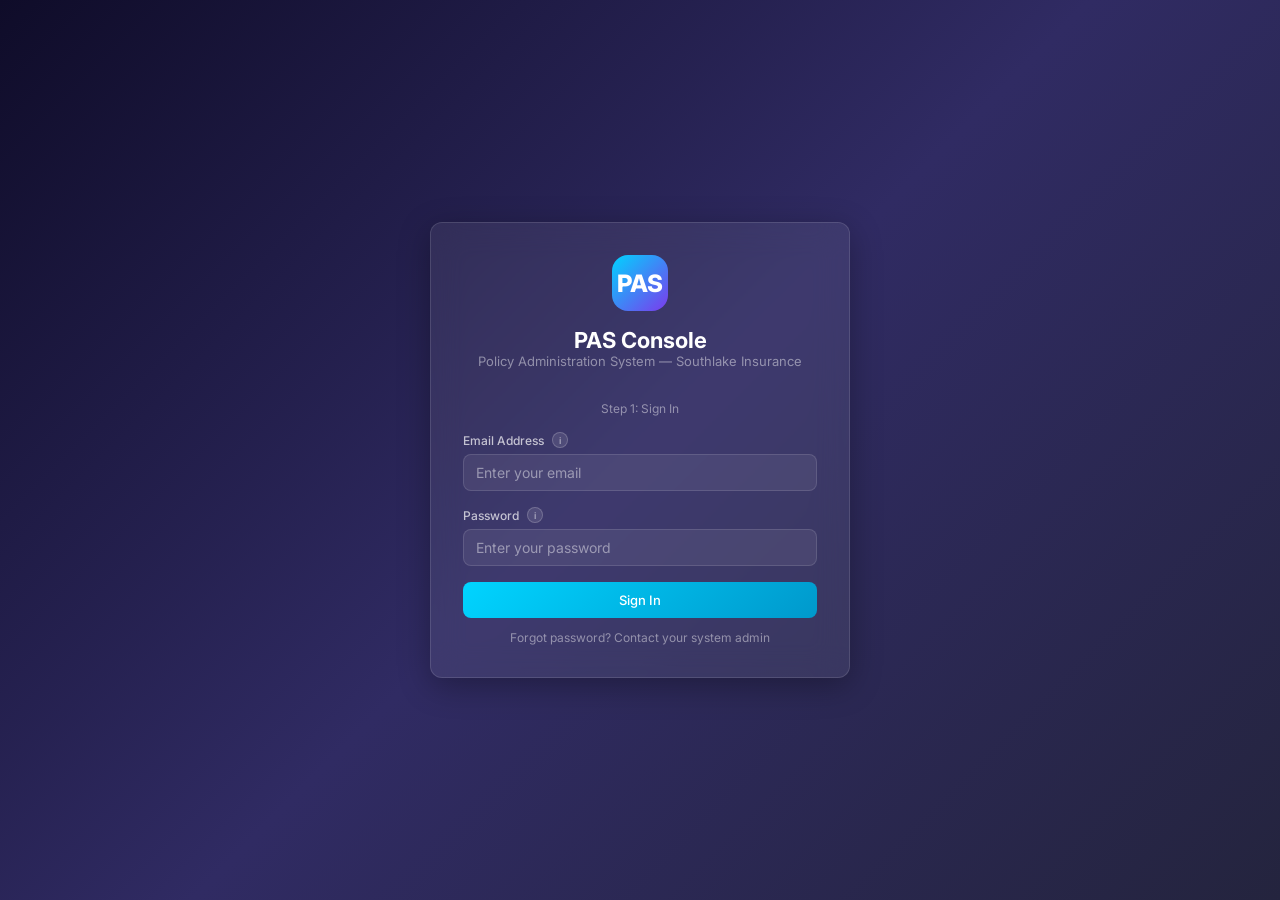
==== index.html @ af27632f "policy wirreframe" ====
<!DOCTYPE html>
<html lang="en">
<head>
<meta charset="UTF-8">
<meta name="viewport" content="width=device-width, initial-scale=1.0">
<title>PAS Console — Policy Administration System</title>
<link rel="preconnect" href="https://fonts.googleapis.com">
<link href="https://fonts.googleapis.com/css2?family=Inter:wght@400;500;600;700;800&display=swap" rel="stylesheet">
<link rel="stylesheet" href="https://cdnjs.cloudflare.com/ajax/libs/font-awesome/6.5.0/css/all.min.css">
<link rel="stylesheet" href="style.css">
</head>
<body>

<!-- LOGIN SCREEN -->
<div id="screen-login" class="login-wrapper" style="display:none;">
  <div class="login-card glass">
    <div class="login-logo"><div class="logo-badge">PAS</div><h1>PAS Console</h1><p>Policy Administration System — Southlake Insurance</p></div>
    <div class="login-step-indicator" style="text-align:center;font-size:12px;color:var(--text-muted);margin-bottom:16px;">Step 1: Sign In</div>
    <div id="login-step-1" class="login-step active">
      <div class="form-group"><label class="form-label">Email Address <i class="info-btn" onclick="showInfo('email-address')">i</i></label><input class="form-input" type="email" id="login-email" placeholder="Enter your email"></div>
      <div class="form-group"><label class="form-label">Password <i class="info-btn" onclick="showInfo('password')">i</i></label><input class="form-input" type="password" id="login-password" placeholder="Enter your password"></div>
      <button class="btn btn-primary" style="width:100%;justify-content:center;padding:10px;" onclick="loginStep1()">Sign In</button>
      <p style="text-align:center;margin-top:12px;font-size:12px;color:var(--text-muted);">Forgot password? Contact your system admin</p>
    </div>
    <div id="login-step-2" class="login-step">
      <div class="form-group"><label class="form-label">OTP Verification Code <i class="info-btn" onclick="showInfo('otp-code')">i</i></label>
        <p style="font-size:12px;color:var(--text-muted);margin-bottom:8px;">A 6-digit code was sent to <span id="otp-email-display" style="color:var(--accent);"></span></p>
        <input class="form-input" type="text" id="login-otp" placeholder="Enter 6-digit OTP" maxlength="6" style="text-align:center;font-size:20px;letter-spacing:8px;font-family:monospace;" oninput="if(this.value.length===6)loginStep2()">
      </div>
      <button class="btn btn-primary" style="width:100%;justify-content:center;padding:10px;" onclick="loginStep2()">Verify OTP &amp; Sign In</button>
      <p style="text-align:center;margin-top:12px;font-size:12px;color:var(--text-muted);">Didn't receive code? <a href="#" style="color:var(--accent);">Resend</a></p>
    </div>
  </div>
</div>

<!-- MAIN APP -->
<div id="main-app" class="app-shell" style="display:none;">

<!-- HEADER -->
<header class="header">
  <div class="header-logo"><div class="logo-icon">PA</div><span>PAS Console</span></div>
  <div class="header-search"><i class="fas fa-search search-icon"></i><input type="text" placeholder="Search policies, submissions, insureds..." id="global-search"></div>
  <div class="header-actions">
    <button class="notif-btn"><i class="fas fa-bell"></i><span class="badge">3</span></button>
    <div class="header-user"><div class="avatar">RS</div><div><div class="user-name">Riya Sharma</div><div class="user-role">Senior Underwriter</div></div><i class="fas fa-chevron-down" style="font-size:10px;color:var(--text-muted);margin-left:4px;"></i></div>
  </div>
</header>

<!-- SIDEBAR -->
<nav class="sidebar">
  <div class="sidebar-section"><div class="sidebar-section-title">Main</div>
    <div class="sidebar-item active" id="nav-dashboard" onclick="showScreen('dashboard')"><span class="icon"><i class="fas fa-th-large"></i></span><span>Dashboard</span></div>
    <div class="sidebar-item" id="nav-policy-search" onclick="showScreen('policy-search')"><span class="icon"><i class="fas fa-search"></i></span><span>Policy Search</span></div>
    <div class="sidebar-item" id="nav-new-submission" onclick="showScreen('new-submission')"><span class="icon"><i class="fas fa-plus-circle"></i></span><span>New Submission</span></div>
    <div class="sidebar-item" id="nav-uw-queue" onclick="showScreen('uw-queue')"><span class="icon"><i class="fas fa-clipboard-check"></i></span><span>UW Queue</span></div>
  </div>
  <div class="sidebar-section"><div class="sidebar-section-title">Policy</div>
    <div class="sidebar-item" id="nav-policy-details" onclick="showScreen('policy-details')"><span class="icon"><i class="fas fa-file-contract"></i></span><span>Policy Details</span></div>
    <div class="sidebar-item" id="nav-endorsement" onclick="showScreen('endorsement')"><span class="icon"><i class="fas fa-pen-alt"></i></span><span>Endorsement</span></div>
    <div class="sidebar-item" id="nav-renewal" onclick="showScreen('renewal')"><span class="icon"><i class="fas fa-sync-alt"></i></span><span>Renewal</span></div>
    <div class="sidebar-item" id="nav-cancellation" onclick="showScreen('cancellation')"><span class="icon"><i class="fas fa-ban"></i></span><span>Cancellation</span></div>
  </div>
  <div class="sidebar-section"><div class="sidebar-section-title">Financial</div>
    <div class="sidebar-item" id="nav-billing" onclick="showScreen('billing')"><span class="icon"><i class="fas fa-credit-card"></i></span><span>Billing</span></div>
    <div class="sidebar-item" id="nav-reports" onclick="showScreen('reports')"><span class="icon"><i class="fas fa-chart-bar"></i></span><span>Reports</span></div>
  </div>
  <div class="sidebar-section"><div class="sidebar-section-title">Records</div>
    <div class="sidebar-item" id="nav-documents" onclick="showScreen('documents')"><span class="icon"><i class="fas fa-folder-open"></i></span><span>Documents</span></div>
    <div class="sidebar-item" id="nav-notes" onclick="showScreen('notes')"><span class="icon"><i class="fas fa-sticky-note"></i></span><span>Notes</span></div>
    <div class="sidebar-item" id="nav-activities" onclick="showScreen('activities')"><span class="icon"><i class="fas fa-history"></i></span><span>Activities & Audit</span></div>
  </div>
  <div class="sidebar-section"><div class="sidebar-section-title">System</div>
    <div class="sidebar-item" id="nav-admin" onclick="showScreen('admin')"><span class="icon"><i class="fas fa-cog"></i></span><span>Admin</span></div>
    <div class="sidebar-item" onclick="logout()"><span class="icon"><i class="fas fa-sign-out-alt"></i></span><span>Logout</span></div>
  </div>
</nav>

<!-- MAIN CONTENT -->
<main class="content">

<!-- 1. DASHBOARD -->
<div id="screen-dashboard" class="screen">
  <div class="journey-bar"><span class="step done"><i class="fas fa-check-circle"></i> Login</span><span class="arrow"><i class="fas fa-chevron-right"></i></span><span class="step current">Dashboard</span><span class="arrow"><i class="fas fa-chevron-right"></i></span><span class="step"><i class="far fa-circle"></i> Pick a task below</span></div>
  <div class="page-header"><h1>Dashboard <i class="info-btn" onclick="showInfo('dashboard')">i</i></h1><div class="actions"><span style="font-size:12px;color:var(--text-muted);">Last Login: Today 9:10 AM</span></div></div>
  <div class="kpi-grid">
    <div class="kpi-card glass"><div class="kpi-top"><div><div class="kpi-label">Active Policies <i class="info-btn" onclick="showInfo('policy-status')">i</i></div><div class="kpi-value">42</div></div><div class="kpi-icon" style="background:var(--success-bg);color:var(--success);"><i class="fas fa-file-contract"></i></div></div><div class="kpi-trend up"><i class="fas fa-arrow-up"></i> +8% this quarter</div></div>
    <div class="kpi-card glass"><div class="kpi-top"><div><div class="kpi-label">Pending Submissions <i class="info-btn" onclick="showInfo('submission-status')">i</i></div><div class="kpi-value">7</div></div><div class="kpi-icon" style="background:var(--warning-bg);color:var(--warning);"><i class="fas fa-hourglass-half"></i></div></div><div class="kpi-trend down"><i class="fas fa-arrow-down"></i> -2 from last week</div></div>
    <div class="kpi-card glass"><div class="kpi-top"><div><div class="kpi-label">UW Queue <i class="info-btn" onclick="showInfo('uw-score')">i</i></div><div class="kpi-value">5</div></div><div class="kpi-icon" style="background:var(--cyan-bg);color:var(--cyan);"><i class="fas fa-clipboard-check"></i></div></div><div class="kpi-trend up"><i class="fas fa-arrow-up"></i> +3 from yesterday</div></div>
    <div class="kpi-card glass"><div class="kpi-top"><div><div class="kpi-label">In-Force Premium <i class="info-btn" onclick="showInfo('premium')">i</i></div><div class="kpi-value">$8.2M</div></div><div class="kpi-icon" style="background:var(--purple-bg);color:var(--purple);"><i class="fas fa-dollar-sign"></i></div></div><div class="kpi-trend up"><i class="fas fa-arrow-up"></i> +12.3% YTD</div></div>
  </div>
  <h2 style="font-size:15px;font-weight:600;margin-bottom:var(--spacing-md);">Quick Actions</h2>
  <div class="quick-actions">
    <div class="quick-action glass" onclick="showScreen('new-submission')"><div class="qa-icon" style="background:var(--accent-dim);color:var(--accent);"><i class="fas fa-plus-circle"></i></div><div class="qa-label">New Submission</div></div>
    <div class="quick-action glass" onclick="showScreen('policy-search')"><div class="qa-icon" style="background:var(--success-bg);color:var(--success);"><i class="fas fa-search"></i></div><div class="qa-label">Policy Search</div></div>
    <div class="quick-action glass" onclick="showScreen('uw-queue')"><div class="qa-icon" style="background:var(--warning-bg);color:var(--warning);"><i class="fas fa-clipboard-check"></i></div><div class="qa-label">UW Queue</div></div>
    <div class="quick-action glass" onclick="showScreen('endorsement')"><div class="qa-icon" style="background:var(--purple-bg);color:var(--purple);"><i class="fas fa-pen-alt"></i></div><div class="qa-label">Endorsement</div></div>
    <div class="quick-action glass" onclick="showScreen('billing')"><div class="qa-icon" style="background:var(--cyan-bg);color:var(--cyan);"><i class="fas fa-credit-card"></i></div><div class="qa-label">Billing</div></div>
    <div class="quick-action glass" onclick="showScreen('reports')"><div class="qa-icon" style="background:var(--danger-bg);color:var(--danger);"><i class="fas fa-chart-bar"></i></div><div class="qa-label">Reports</div></div>
    <div class="quick-action glass" onclick="showScreen('documents')"><div class="qa-icon" style="background:var(--gray-bg);color:var(--gray);"><i class="fas fa-folder-open"></i></div><div class="qa-label">Documents</div></div>
    <div class="quick-action glass" onclick="showScreen('admin')"><div class="qa-icon" style="background:var(--secondary);color:#fff;"><i class="fas fa-cog"></i></div><div class="qa-label">Admin</div></div>
  </div>
  <div class="grid-2">
    <div class="card glass"><div class="card-title">Recent Activity <i class="info-btn" onclick="showInfo('activity-log')">i</i></div>
      <table class="data-table"><thead><tr><th>Time</th><th>User</th><th>Action</th><th>Entity</th></tr></thead><tbody>
        <tr><td style="font-size:12px;color:var(--text-muted);">09:15 AM</td><td>Riya Sharma</td><td><span class="chip chip-submitted"><span class="chip-dot"></span>Created</span></td><td class="col-id">SUB-2026-105</td></tr>
        <tr><td style="font-size:12px;color:var(--text-muted);">08:45 AM</td><td>Vikram Patel</td><td><span class="chip chip-approved"><span class="chip-dot"></span>Approved</span></td><td class="col-id">SUB-2026-102</td></tr>
        <tr><td style="font-size:12px;color:var(--text-muted);">04:30 PM</td><td>Neha Gupta</td><td><span class="chip chip-endorsed"><span class="chip-dot"></span>Endorsed</span></td><td class="col-id">POL-2026-004</td></tr>
        <tr><td style="font-size:12px;color:var(--text-muted);">02:00 PM</td><td>Riya Sharma</td><td><span class="chip chip-active"><span class="chip-dot"></span>Uploaded</span></td><td>Application Form</td></tr>
        <tr><td style="font-size:12px;color:var(--text-muted);">11:20 AM</td><td>Neha Gupta</td><td><span class="chip chip-pending"><span class="chip-dot"></span>Referred</span></td><td class="col-id">SUB-2026-104</td></tr>
      </tbody></table>
    </div>
    <div class="card glass"><div class="card-title">Upcoming Renewals <i class="info-btn" onclick="showInfo('renewal')">i</i></div>
      <table class="data-table"><thead><tr><th>Policy</th><th>Insured</th><th>Expiration</th><th>Days Left</th></tr></thead><tbody>
        <tr><td class="col-id">POL-2026-003</td><td>Horizon Logistics LLC</td><td>2026-05-31</td><td><span style="color:var(--warning);font-weight:600;">25</span></td></tr>
        <tr><td class="col-id">POL-2026-004</td><td>Coastal Properties Group</td><td>2026-08-31</td><td>115</td></tr>
        <tr><td class="col-id">POL-2026-008</td><td>Great Lakes Transport</td><td>2026-10-31</td><td>185</td></tr>
        <tr><td class="col-id">POL-2026-001</td><td>ABC Construction Inc.</td><td>2026-12-31</td><td>245</td></tr>
      </tbody></table>
    </div>
  </div>
</div>

<!-- 2. POLICY SEARCH -->
<div id="screen-policy-search" class="screen">
  <div class="journey-bar"><span class="step done"><i class="fas fa-check-circle"></i> Dashboard</span><span class="arrow"><i class="fas fa-chevron-right"></i></span><span class="step current">Policy Search</span><span class="arrow"><i class="fas fa-chevron-right"></i></span><span class="step"><i class="far fa-circle"></i> Select a policy to view details</span></div>
  <div class="page-header"><h1>Policy Search <i class="info-btn" onclick="showInfo('policy-search')">i</i></h1><div class="actions"><button class="btn btn-outline btn-sm"><i class="fas fa-download"></i> Export CSV</button></div></div>
  <div class="card glass mb-md"><div class="form-row">
    <div class="form-group"><input class="form-input" type="text" placeholder="Search by Policy #, Insured Name, or FEIN..."></div>
    <div class="form-group"><select class="form-input"><option>All Lines of Business</option><option>General Liability</option><option>Professional Liability</option><option>Auto Liability</option><option>Property</option><option>Workers Compensation</option><option>Package</option></select></div>
  </div></div>
  <div class="filter-bar">
    <span class="filter-chip active">All (8)</span><span class="filter-chip">Active (4)</span><span class="filter-chip">Pending (1)</span><span class="filter-chip">Endorsed (1)</span><span class="filter-chip">Cancelled (1)</span><span class="filter-chip">Renewed (1)</span>
  </div>
  <div class="card glass">
    <table class="data-table"><thead><tr><th>Policy # <i class="info-btn info-btn-sm" onclick="showInfo('policy-number')">i</i></th><th>Insured</th><th>LOB <i class="info-btn info-btn-sm" onclick="showInfo('lob')">i</i></th><th>Status <i class="info-btn info-btn-sm" onclick="showInfo('policy-status')">i</i></th><th>Effective <i class="info-btn info-btn-sm" onclick="showInfo('effective-date')">i</i></th><th>Expiration <i class="info-btn info-btn-sm" onclick="showInfo('expiration-date')">i</i></th><th>Premium <i class="info-btn info-btn-sm" onclick="showInfo('premium')">i</i></th><th>Actions</th></tr></thead><tbody>
      <tr onclick="viewPolicy('POL-2026-001')" style="cursor:pointer;"><td class="col-id">POL-2026-001</td><td>ABC Construction Inc.</td><td>General Liability</td><td><span class="chip chip-active"><span class="chip-dot"></span>Active</span></td><td>2026-01-01</td><td>2026-12-31</td><td>$125,000</td><td class="actions-cell"><button class="btn btn-ghost btn-xs">View</button><button class="btn btn-ghost btn-xs">Edit</button></td></tr>
      <tr onclick="viewPolicy('POL-2026-002')" style="cursor:pointer;"><td class="col-id">POL-2026-002</td><td>MedTech Solutions Inc.</td><td>Professional Liability</td><td><span class="chip chip-pending"><span class="chip-dot"></span>Pending</span></td><td>2026-02-01</td><td>2027-01-31</td><td>$67,500</td><td class="actions-cell"><button class="btn btn-ghost btn-xs">View</button><button class="btn btn-ghost btn-xs">Edit</button></td></tr>
      <tr onclick="viewPolicy('POL-2026-003')" style="cursor:pointer;"><td class="col-id">POL-2026-003</td><td>Horizon Logistics LLC</td><td>Auto Liability</td><td><span class="chip chip-active"><span class="chip-dot"></span>Active</span></td><td>2025-06-01</td><td>2026-05-31</td><td>$210,000</td><td class="actions-cell"><button class="btn btn-ghost btn-xs">View</button><button class="btn btn-ghost btn-xs">Edit</button></td></tr>
      <tr onclick="viewPolicy('POL-2026-004')" style="cursor:pointer;"><td class="col-id">POL-2026-004</td><td>Coastal Properties Group</td><td>Property</td><td><span class="chip chip-endorsed"><span class="chip-dot"></span>Endorsed</span></td><td>2025-09-01</td><td>2026-08-31</td><td>$43,200</td><td class="actions-cell"><button class="btn btn-ghost btn-xs">View</button></td></tr>
      <tr onclick="viewPolicy('POL-2026-005')" style="cursor:pointer;"><td class="col-id">POL-2026-005</td><td>Pioneer Energy Corp.</td><td>Workers Compensation</td><td><span class="chip chip-cancelled"><span class="chip-dot"></span>Cancelled</span></td><td>2025-04-01</td><td>2025-12-15</td><td>$189,000</td><td class="actions-cell"><button class="btn btn-ghost btn-xs">View</button></td></tr>
      <tr onclick="viewPolicy('POL-2026-006')" style="cursor:pointer;"><td class="col-id">POL-2026-006</td><td>First National Retail</td><td>Package</td><td><span class="chip chip-renewed"><span class="chip-dot"></span>Renewed</span></td><td>2026-01-01</td><td>2026-12-31</td><td>$94,800</td><td class="actions-cell"><button class="btn btn-ghost btn-xs">View</button></td></tr>
      <tr onclick="viewPolicy('POL-2026-007')" style="cursor:pointer;"><td class="col-id">POL-2026-007</td><td>Sunrise Healthcare LLC</td><td>Professional Liability</td><td><span class="chip chip-active"><span class="chip-dot"></span>Active</span></td><td>2026-03-01</td><td>2027-02-28</td><td>$156,000</td><td class="actions-cell"><button class="btn btn-ghost btn-xs">View</button><button class="btn btn-ghost btn-xs">Edit</button></td></tr>
      <tr onclick="viewPolicy('POL-2026-008')" style="cursor:pointer;"><td class="col-id">POL-2026-008</td><td>Great Lakes Transport</td><td>Auto Liability</td><td><span class="chip chip-active"><span class="chip-dot"></span>Active</span></td><td>2025-11-01</td><td>2026-10-31</td><td>$185,000</td><td class="actions-cell"><button class="btn btn-ghost btn-xs">View</button><button class="btn btn-ghost btn-xs">Edit</button></td></tr>
    </tbody></table>
  </div>
</div>

<!-- 3. NEW SUBMISSION -->
<div id="screen-new-submission" class="screen">
  <div class="journey-bar"><span class="step done"><i class="fas fa-check-circle"></i> Dashboard</span><span class="arrow"><i class="fas fa-chevron-right"></i></span><span class="step current">New Submission</span><span class="arrow"><i class="fas fa-chevron-right"></i></span><span class="step"><i class="far fa-circle"></i> Next: Underwriting Review</span></div>
  <h1 style="font-size:22px;margin-bottom:var(--spacing-lg);">New Business Submission <i class="info-btn" onclick="showInfo('quote')">i</i></h1>
  <div class="wizard" id="wizard-quote">
    <div class="wizard-steps">
      <div class="wizard-step active"><span class="step-num">1</span><span class="step-label">Insured Info</span></div>
      <div class="wizard-step"><span class="step-num">2</span><span class="step-label">Coverage</span></div>
      <div class="wizard-step"><span class="step-num">3</span><span class="step-label">Details</span></div>
      <div class="wizard-step"><span class="step-num">4</span><span class="step-label">Premium</span></div>
      <div class="wizard-step"><span class="step-num">5</span><span class="step-label">Review</span></div>
    </div>
    <div class="wizard-body">
      <div style="display:block;">
        <div class="card glass">
          <div class="form-row">
            <div class="form-group"><label class="form-label">Insured Name <i class="info-btn" onclick="showInfo('policy-number')">i</i></label><input class="form-input" value="Blue Ridge Manufacturing" placeholder="Full legal name"></div>
            <div class="form-group"><label class="form-label">Business Legal Name</label><input class="form-input" value="Blue Ridge Manufacturing Inc." placeholder="Legal entity name"></div>
          </div>
          <div class="form-row">
            <div class="form-group"><label class="form-label">FEIN <i class="info-btn" onclick="showInfo('policy-number')">i</i></label><input class="form-input" value="58-2716348" placeholder="XX-XXXXXXX"></div>
            <div class="form-group"><label class="form-label">Business Type</label><select class="form-input"><option selected>Corporation</option><option>LLC</option><option>Partnership</option><option>Sole Proprietor</option></select></div>
          </div>
          <div class="form-group"><label class="form-label">Mailing Address</label><input class="form-input" value="1200 Industrial Blvd, Suite 300, Charlotte, NC 28202"></div>
          <div class="form-row">
            <div class="form-group"><label class="form-label">Contact Email</label><input class="form-input" value="james.wilson@blueridgemfg.com"></div>
            <div class="form-group"><label class="form-label">Contact Phone</label><input class="form-input" value="(704) 555-0198"></div>
          </div>
          <div class="form-row">
            <div class="form-group"><label class="form-label">Effective Date <i class="info-btn" onclick="showInfo('effective-date')">i</i></label><input class="form-input" type="date" value="2026-09-01"></div>
            <div class="form-group"><label class="form-label">Agent / Broker <i class="info-btn" onclick="showInfo('agent')">i</i></label><select class="form-input"><option selected>Marsh Inc.</option><option>Aon</option><option>WTW</option><option>Lockton</option><option>Gallagher</option></select></div>
          </div>
        </div>
      </div>
      <div style="display:none;">
        <div class="card glass">
          <div class="form-group"><label class="form-label">Line of Business <i class="info-btn" onclick="showInfo('lob')">i</i></label><select class="form-input"><option selected>General Liability</option><option>Professional Liability</option><option>Auto Liability</option><option>Property</option><option>Workers Compensation</option><option>Package</option></select></div>
          <div class="card-title" style="margin-top:16px;">Coverages <i class="info-btn" onclick="showInfo('coverage')">i</i></div>
          <div class="radio-group">
            <div class="radio-card selected"><div class="rc-title"><i class="fas fa-check-circle" style="color:var(--success);"></i> GL</div><div class="rc-desc">General Liability — $1M limit</div></div>
            <div class="radio-card"><div class="rc-title">Property</div><div class="rc-desc">Property — $5M limit</div></div>
            <div class="radio-card"><div class="rc-title">Auto</div><div class="rc-desc">Auto Liability — $2M limit</div></div>
            <div class="radio-card"><div class="rc-title">WC</div><div class="rc-desc">Workers Compensation</div></div>
          </div>
          <div class="form-row mt-md">
            <div class="form-group"><label class="form-label">Selected Coverage</label><input class="form-input" value="General Liability" readonly></div>
            <div class="form-group"><label class="form-label">Requested Limit <i class="info-btn" onclick="showInfo('coverage-limit')">i</i></label><select class="form-input"><option>$1,000,000</option><option selected>$2,000,000</option><option>$3,000,000</option><option>$5,000,000</option></select></div>
          </div>
        </div>
      </div>
      <div style="display:none;">
        <div class="card glass">
          <div class="form-row">
            <div class="form-group"><label class="form-label">Deductible <i class="info-btn" onclick="showInfo('deductible')">i</i></label><select class="form-input"><option>$5,000</option><option selected>$10,000</option><option>$25,000</option><option>$50,000</option><option>$100,000</option></select></div>
            <div class="form-group"><label class="form-label">Aggregate Limit <i class="info-btn" onclick="showInfo('coverage-limit')">i</i></label><select class="form-input"><option>$2,000,000</option><option selected>$4,000,000</option><option>$6,000,000</option></select></div>
          </div>
          <div class="form-row">
            <div class="form-group"><label class="form-label">Rating Basis <i class="info-btn" onclick="showInfo('rating-basis')">i</i></label><select class="form-input"><option selected>Gross Revenue</option><option>Payroll</option><option>Square Footage</option><option>Power Units</option></select></div>
            <div class="form-group"><label class="form-label">Rating Value</label><input class="form-input" value="$12,500,000"></div>
          </div>
          <div class="form-group"><label class="form-label">Optional Coverages</label>
            <div style="display:flex;gap:12px;flex-wrap:wrap;margin-top:8px;">
              <label style="display:flex;align-items:center;gap:6px;font-size:13px;color:var(--text-secondary);"><input type="checkbox" checked> Employment Practices Liability</label>
              <label style="display:flex;align-items:center;gap:6px;font-size:13px;color:var(--text-secondary);"><input type="checkbox"> Cyber Liability</label>
              <label style="display:flex;align-items:center;gap:6px;font-size:13px;color:var(--text-secondary);"><input type="checkbox"> Equipment Breakdown</label>
            </div>
          </div>
        </div>
      </div>
      <div style="display:none;">
        <div class="card glass">
          <div class="card-title">Premium Calculation <i class="info-btn" onclick="showInfo('premium-breakdown')">i</i></div>
          <div class="premium-breakdown">
            <div class="pb-row"><span class="pb-label">Base Premium</span><span class="pb-value">$72,500</span></div>
            <div class="pb-row"><span class="pb-label">Experience Mod <i class="info-btn" onclick="showInfo('experience-mod')">i</i></span><span class="pb-value">0.92</span></div>
            <div class="pb-row"><span class="pb-label">Schedule Credit <i class="info-btn" onclick="showInfo('schedule-credit')">i</i></span><span class="pb-value">-5% (-$3,335)</span></div>
            <div class="pb-row"><span class="pb-label">Premium Subtotal</span><span class="pb-value">$66,700</span></div>
            <div class="pb-row"><span class="pb-label">SLA Tax (3.6%) <i class="info-btn" onclick="showInfo('taxes-fees')">i</i></span><span class="pb-value">$2,401</span></div>
            <div class="pb-row"><span class="pb-label">Stamping Fee (1.5%) <i class="info-btn" onclick="showInfo('taxes-fees')">i</i></span><span class="pb-value">$1,001</span></div>
            <div class="pb-row total"><span class="pb-label">Total Annual Premium</span><span class="pb-value">$87,502</span></div>
          </div>
        </div>
        <div class="card glass mt-md">
          <div class="card-title">Billing Plan <i class="info-btn" onclick="showInfo('billing-plan')">i</i></div>
          <div class="radio-group">
            <div class="radio-card"><div class="rc-title">Annual</div><div class="rc-desc">$87,502 at bind</div></div>
            <div class="radio-card selected"><div class="rc-title">Quarterly</div><div class="rc-desc">4 x $21,876</div></div>
            <div class="radio-card"><div class="rc-title">Monthly</div><div class="rc-desc">12 x $7,292</div></div>
          </div>
        </div>
      </div>
      <div style="display:none;">
        <div class="card glass">
          <div class="card-title">Submission Summary <i class="info-btn" onclick="showInfo('submission-status')">i</i></div>
          <div class="summary-card glass-sm">
            <div class="sc-item"><div class="sc-label">Insured</div><div class="sc-value" style="font-size:16px;">Blue Ridge Manufacturing</div></div>
            <div class="sc-item"><div class="sc-label">LOB</div><div class="sc-value">General Liability</div></div>
            <div class="sc-item"><div class="sc-label">Premium</div><div class="sc-value" style="color:var(--accent);">$87,502</div></div>
            <div class="sc-item"><div class="sc-label">Effective</div><div class="sc-value">2026-09-01</div></div>
          </div>
          <div class="mt-md" style="padding:12px;background:var(--success-bg);border-radius:var(--radius-sm);"><p style="font-size:13px;color:var(--success);"><i class="fas fa-check-circle"></i> All required fields completed. Ready to submit for UW review.</p></div>
          <button class="btn btn-primary mt-md" style="width:100%;justify-content:center;padding:12px;" onclick="showScreen('uw-queue')"><i class="fas fa-paper-plane"></i> Submit to Underwriting</button>
        </div>
      </div>
    </div>
    <div class="wizard-footer">
      <button class="btn btn-secondary btn-wizard-back" style="display:none;" onclick="goToStep('wizard-quote',1)"><i class="fas fa-arrow-left"></i> Back</button>
      <div></div>
      <button class="btn btn-primary btn-wizard-next" onclick="advanceWizard('wizard-quote')">Next <i class="fas fa-arrow-right"></i></button>
    </div>
  </div>
</div>

<!-- 4. UW QUEUE -->
<div id="screen-uw-queue" class="screen">
  <div class="journey-bar"><span class="step done"><i class="fas fa-check-circle"></i> New Submission</span><span class="arrow"><i class="fas fa-chevron-right"></i></span><span class="step current">Underwriting Queue</span><span class="arrow"><i class="fas fa-chevron-right"></i></span><span class="step"><i class="far fa-circle"></i> Next: Bind &amp; Issue</span></div>
  <div class="page-header"><h1>Underwriting Queue <i class="info-btn" onclick="showInfo('uw-decision')">i</i></h1><div class="actions"><span style="font-size:12px;color:var(--text-muted);">5 items in queue</span></div></div>
  <div class="summary-card glass">
    <div class="sc-item"><div class="sc-label">New</div><div class="sc-value" style="color:var(--warning);">3</div></div>
    <div class="sc-item"><div class="sc-label">In Review</div><div class="sc-value" style="color:var(--info);">1</div></div>
    <div class="sc-item"><div class="sc-label">Referred</div><div class="sc-value" style="color:var(--purple);">1</div></div>
    <div class="sc-item"><div class="sc-label">Avg Score <i class="info-btn info-btn-sm" onclick="showInfo('uw-score')">i</i></div><div class="sc-value">6.8</div></div>
  </div>
  <div class="card glass">
    <table class="data-table"><thead><tr><th>Sub ID</th><th>Insured</th><th>LOB</th><th>Premium</th><th>Score <i class="info-btn info-btn-sm" onclick="showInfo('uw-score')">i</i></th><th>Days <i class="info-btn info-btn-sm" onclick="showInfo('days-in-queue')">i</i></th><th>Status <i class="info-btn info-btn-sm" onclick="showInfo('submission-status')">i</i></th><th>Assigned To</th><th>Actions</th></tr></thead><tbody>
      <tr><td class="col-id">SUB-2026-101</td><td>Blue Ridge Manufacturing</td><td>GL</td><td>$87,500</td><td><span style="font-weight:600;color:var(--success);">7</span></td><td>5</td><td><span class="chip chip-submitted"><span class="chip-dot"></span>New</span></td><td>Riya Sharma</td><td class="actions-cell"><button class="btn btn-success btn-xs"><i class="fas fa-check"></i> Approve</button><button class="btn btn-warning btn-xs"><i class="fas fa-user-check"></i> Refer</button><button class="btn btn-danger btn-xs"><i class="fas fa-times"></i> Decline</button></td></tr>
      <tr><td class="col-id">SUB-2026-102</td><td>Pacific NW Timber Co.</td><td>WC</td><td>$245,000</td><td><span style="font-weight:600;color:var(--success);">8</span></td><td>9</td><td><span class="chip chip-pending"><span class="chip-dot"></span>In Review</span></td><td>Vikram Patel</td><td class="actions-cell"><button class="btn btn-success btn-xs"><i class="fas fa-check"></i> Approve</button><button class="btn btn-warning btn-xs"><i class="fas fa-user-check"></i> Refer</button><button class="btn btn-danger btn-xs"><i class="fas fa-times"></i> Decline</button></td></tr>
      <tr><td class="col-id">SUB-2026-103</td><td>Southeast Healthcare Partners</td><td>Prof Liab</td><td>$192,000</td><td><span style="font-weight:600;color:var(--warning);">6</span></td><td>3</td><td><span class="chip chip-submitted"><span class="chip-dot"></span>New</span></td><td>Neha Gupta</td><td class="actions-cell"><button class="btn btn-success btn-xs"><i class="fas fa-check"></i> Approve</button><button class="btn btn-warning btn-xs"><i class="fas fa-user-check"></i> Refer</button><button class="btn btn-danger btn-xs"><i class="fas fa-times"></i> Decline</button></td></tr>
      <tr><td class="col-id">SUB-2026-104</td><td>Midwest Retail Group</td><td>Package</td><td>$112,000</td><td><span style="font-weight:600;color:var(--danger);">4</span></td><td>12</td><td><span class="chip chip-endorsed"><span class="chip-dot"></span>Referred</span></td><td>Senior UW</td><td class="actions-cell"><span style="font-size:11px;color:var(--text-muted);">Pending senior review</span></td></tr>
      <tr><td class="col-id">SUB-2026-105</td><td>Gulf Coast Logistics LLC</td><td>Auto</td><td>$178,000</td><td><span style="font-weight:600;color:var(--success);">9</span></td><td>2</td><td><span class="chip chip-submitted"><span class="chip-dot"></span>New</span></td><td>Riya Sharma</td><td class="actions-cell"><button class="btn btn-success btn-xs"><i class="fas fa-check"></i> Approve</button><button class="btn btn-warning btn-xs"><i class="fas fa-user-check"></i> Refer</button><button class="btn btn-danger btn-xs"><i class="fas fa-times"></i> Decline</button></td></tr>
    </tbody></table>
  </div>
  <div class="card glass mt-md">
    <div class="card-title">Submission Detail <i class="info-btn" onclick="showInfo('submission-status')">i</i></div>
    <div style="font-size:13px;color:var(--text-muted);padding:20px;text-align:center;"><i class="fas fa-arrow-left"></i> Click any row to view full submission details</div>
  </div>
</div>

<!-- 5. POLICY DETAILS -->
<div id="screen-policy-details" class="screen">
  <div class="journey-bar"><span class="step done"><i class="fas fa-check-circle"></i> Policy Search</span><span class="arrow"><i class="fas fa-chevron-right"></i></span><span class="step current">Policy Details</span><span class="arrow"><i class="fas fa-chevron-right"></i></span><span class="step"><i class="far fa-circle"></i> Endorse / Renew / Cancel</span></div>
  <div class="card glass mb-md">
    <div class="flex-between">
      <div><div style="display:flex;align-items:center;gap:12px;"><h1 style="font-size:22px;font-family:monospace;">POL-2026-001</h1><span class="chip chip-active"><span class="chip-dot"></span>Active</span></div>
      <p style="color:var(--text-secondary);margin-top:4px;">ABC Construction Inc.</p>
      <p style="font-size:12px;color:var(--text-muted);margin-top:2px;">Effective: 2026-01-01 | Expires: 2026-12-31 | <span style="color:var(--success);">330 days remaining</span></p></div>
      <div class="actions" style="gap:8px;"><button class="btn btn-primary btn-sm" onclick="showScreen('endorsement')"><i class="fas fa-pen-alt"></i> Endorse</button><button class="btn btn-success btn-sm" onclick="showScreen('renewal')"><i class="fas fa-sync-alt"></i> Renew</button><button class="btn btn-danger btn-sm" onclick="showScreen('cancellation')"><i class="fas fa-ban"></i> Cancel</button></div>
    </div>
  </div>
  <div class="card glass">
    <div class="tab-bar" id="pd-tabs">
      <div class="tab-item active" data-tab="details" onclick="switchTab('pd-tabs','details')">Details</div>
      <div class="tab-item" data-tab="coverages" onclick="switchTab('pd-tabs','coverages')">Coverages</div>
      <div class="tab-item" data-tab="premium" onclick="switchTab('pd-tabs','premium')">Premium</div>
      <div class="tab-item" data-tab="versions" onclick="switchTab('pd-tabs','versions')">Versions</div>
      <div class="tab-item" data-tab="timeline" onclick="switchTab('pd-tabs','timeline')">Timeline</div>
      <div class="tab-item" data-tab="docs" onclick="switchTab('pd-tabs','docs')">Documents</div>
      <div class="tab-item" data-tab="notes" onclick="switchTab('pd-tabs','notes')">Notes</div>
      <div class="tab-item" data-tab="audit" onclick="switchTab('pd-tabs','audit')">Audit</div>
    </div>
    <div id="tab-details" class="tab-content active">
      <div class="detail-grid">
        <div class="detail-item"><div class="di-label">Insured Name <i class="info-btn info-btn-sm" onclick="showInfo('policy-number')">i</i></div><div class="di-value">ABC Construction Inc.</div></div>
        <div class="detail-item"><div class="di-label">FEIN</div><div class="di-value font-mono">95-4283716</div></div>
        <div class="detail-item"><div class="di-label">Line of Business <i class="info-btn info-btn-sm" onclick="showInfo('lob')">i</i></div><div class="di-value">General Liability</div></div>
        <div class="detail-item"><div class="di-label">Agent / Broker <i class="info-btn info-btn-sm" onclick="showInfo('agent')">i</i></div><div class="di-value">Marsh Inc.</div></div>
        <div class="detail-item"><div class="di-label">Underwriter <i class="info-btn info-btn-sm" onclick="showInfo('underwriter')">i</i></div><div class="di-value">Riya Sharma</div></div>
        <div class="detail-item"><div class="di-label">Effective Date <i class="info-btn info-btn-sm" onclick="showInfo('effective-date')">i</i></div><div class="di-value">2026-01-01</div></div>
        <div class="detail-item"><div class="di-label">Expiration Date <i class="info-btn info-btn-sm" onclick="showInfo('expiration-date')">i</i></div><div class="di-value">2026-12-31</div></div>
        <div class="detail-item"><div class="di-label">Policy Term <i class="info-btn info-btn-sm" onclick="showInfo('policy-term')">i</i></div><div class="di-value">Annual (12 months)</div></div>
        <div class="detail-item"><div class="di-label">Status <i class="info-btn info-btn-sm" onclick="showInfo('policy-status')">i</i></div><div class="di-value"><span class="chip chip-active"><span class="chip-dot"></span>Active</span></div></div>
        <div class="detail-item"><div class="di-label">Issue Date</div><div class="di-value">2026-01-01</div></div>
        <div class="detail-item"><div class="di-label">Billing Plan <i class="info-btn info-btn-sm" onclick="showInfo('billing-plan')">i</i></div><div class="di-value">Quarterly</div></div>
        <div class="detail-item"><div class="di-label">Payment Method</div><div class="di-value">ACH</div></div>
      </div>
    </div>
    <div id="tab-coverages" class="tab-content">
      <table class="data-table"><thead><tr><th>Coverage <i class="info-btn info-btn-sm" onclick="showInfo('coverage')">i</i></th><th>Limit <i class="info-btn info-btn-sm" onclick="showInfo('coverage-limit')">i</i></th><th>Deductible <i class="info-btn info-btn-sm" onclick="showInfo('deductible')">i</i></th><th>Premium</th><th>Rating Basis <i class="info-btn info-btn-sm" onclick="showInfo('rating-basis')">i</i></th></tr></thead><tbody>
        <tr><td>General Liability</td><td>$2,000,000</td><td>$10,000</td><td>$87,500</td><td>Gross Revenue $12.5M</td></tr>
        <tr><td>Employment Practices Liability</td><td>$1,000,000</td><td>$25,000</td><td>$25,000</td><td>Per Claim</td></tr>
        <tr><td>Hired &amp; Non-Owned Auto</td><td>$1,000,000</td><td>$5,000</td><td>$12,500</td><td>Per Occurrence</td></tr>
      </tbody></table>
    </div>
    <div id="tab-premium" class="tab-content">
      <div class="premium-breakdown">
        <div class="pb-row"><span class="pb-label">Base Premium</span><span class="pb-value">$98,000</span></div>
        <div class="pb-row"><span class="pb-label">Experience Mod <i class="info-btn info-btn-sm" onclick="showInfo('experience-mod')">i</i></span><span class="pb-value">0.92 (-$7,840)</span></div>
        <div class="pb-row"><span class="pb-label">Schedule Credit <i class="info-btn info-btn-sm" onclick="showInfo('schedule-credit')">i</i></span><span class="pb-value">-5% (-$4,508)</span></div>
        <div class="pb-row"><span class="pb-label">Premium Subtotal</span><span class="pb-value">$85,652</span></div>
        <div class="pb-row"><span class="pb-label">SLA Tax (3.6%)</span><span class="pb-value">$3,083</span></div>
        <div class="pb-row"><span class="pb-label">Stamping Fee (1.5%)</span><span class="pb-value">$1,285</span></div>
        <div class="pb-row total"><span class="pb-label">Total Annual Premium</span><span class="pb-value">$125,000</span></div>
      </div>
    </div>
    <div id="tab-versions" class="tab-content">
      <table class="data-table"><thead><tr><th>Version</th><th>Term</th><th>Status</th><th>Effective</th><th>Expiration</th><th>Reason <i class="info-btn info-btn-sm" onclick="showInfo('policy-version')">i</i></th><th>Created By</th></tr></thead><tbody>
        <tr><td>1</td><td>1</td><td><span class="chip chip-active"><span class="chip-dot"></span>Issued</span></td><td>2026-01-01</td><td>2026-12-31</td><td>New Business</td><td>Riya Sharma</td></tr>
      </tbody></table>
    </div>
    <div id="tab-timeline" class="tab-content">
      <div class="timeline">
        <div class="timeline-item"><div class="tl-dot active"></div><div class="tl-date">2026-01-01</div><div class="tl-title">Policy Issued</div><div class="tl-desc">Policy POL-2026-001 issued and activated</div></div>
        <div class="timeline-item"><div class="tl-dot" style="border-color:var(--accent);"></div><div class="tl-date">2025-11-25</div><div class="tl-title">Underwriting Approved</div><div class="tl-desc">UW decision: Approve — Riya Sharma. Score: 8/10</div></div>
        <div class="timeline-item"><div class="tl-dot" style="border-color:var(--accent);"></div><div class="tl-date">2025-11-20</div><div class="tl-title">Submission Received</div><div class="tl-desc">New business submission received from Marsh Inc.</div></div>
      </div>
    </div>
    <div id="tab-docs" class="tab-content">
      <div style="font-size:13px;color:var(--text-muted);padding:8px 0;">Documents for POL-2026-001</div>
      <div class="doc-item"><div class="doc-icon" style="background:var(--accent-dim);color:var(--accent);"><i class="fas fa-file-pdf"></i></div><div class="doc-info"><div class="doc-name">Signed Application Form</div><div class="doc-meta">Application — Riya Sharma — Jul 27</div></div><span class="chip chip-active"><span class="chip-dot"></span>Final</span></div>
      <div class="doc-item"><div class="doc-icon" style="background:var(--success-bg);color:var(--success);"><i class="fas fa-file-alt"></i></div><div class="doc-info"><div class="doc-name">GL Coverage Form</div><div class="doc-meta">Policy Forms — System — Jan 01</div></div><span class="chip chip-active"><span class="chip-dot"></span>Final</span></div>
      <div class="doc-item"><div class="doc-icon" style="background:var(--warning-bg);color:var(--warning);"><i class="fas fa-file-certificate"></i></div><div class="doc-info"><div class="doc-name">Certificate of Insurance</div><div class="doc-meta">Policy Forms — Riya Sharma — Feb 10</div></div><span class="chip chip-active"><span class="chip-dot"></span>Final</span></div>
    </div>
    <div id="tab-notes" class="tab-content">
      <div style="font-size:13px;color:var(--text-muted);padding:8px 0;">Notes for POL-2026-001</div>
      <div class="note-card glass-sm" style="margin-bottom:8px;"><div class="nc-header"><div class="nc-author"><div class="nc-avatar">RS</div><div><div class="nc-name">Riya Sharma</div><div class="nc-role">Senior Underwriter</div></div></div><span class="nc-time">Jul 24, 2026</span></div><div class="nc-text">Risk inspection completed at 4500 Industrial Blvd. No major concerns.</div></div>
      <div class="note-card glass-sm"><div class="nc-header"><div class="nc-author"><div class="nc-avatar">VP</div><div><div class="nc-name">Vikram Patel</div><div class="nc-role">Underwriter</div></div></div><span class="nc-time">Jul 22, 2026</span></div><div class="nc-text">Reviewed financials. Revenue consistent. Recommend renewal at preferred pricing.</div></div>
    </div>
    <div id="tab-audit" class="tab-content">
      <div style="font-size:13px;color:var(--text-muted);padding:8px 0;">Audit trail for POL-2026-001</div>
      <table class="data-table"><thead><tr><th>Timestamp</th><th>User</th><th>Field</th><th>Old Value</th><th>New Value</th></tr></thead><tbody>
        <tr><td style="font-size:12px;color:var(--text-muted);">2026-07-27 14:00</td><td>Riya Sharma</td><td>Document Status</td><td>Draft</td><td>Final</td></tr>
        <tr><td style="font-size:12px;color:var(--text-muted);">2026-07-24 10:30</td><td>Riya Sharma</td><td>Note Added</td><td style="color:var(--text-muted);">-</td><td>Risk inspection completed</td></tr>
        <tr><td style="font-size:12px;color:var(--text-muted);">2026-02-10 09:00</td><td>Riya Sharma</td><td>Certificate Issued</td><td style="color:var(--text-muted);">-</td><td>COI issued</td></tr>
      </tbody></table>
    </div>
  </div>
</div>

<!-- 6. ENDORSEMENT -->
<div id="screen-endorsement" class="screen">
  <div class="journey-bar"><span class="step done"><i class="fas fa-check-circle"></i> Policy Details</span><span class="arrow"><i class="fas fa-chevron-right"></i></span><span class="step current">Endorsement</span><span class="arrow"><i class="fas fa-chevron-right"></i></span><span class="step"><i class="far fa-circle"></i> Issued</span></div>
  <div class="card glass mb-md">
    <div class="flex-between"><div><h1 style="font-size:22px;">New Endorsement</h1><p style="font-size:13px;color:var(--text-secondary);">POL-2026-001 / ABC Construction Inc.</p></div><div><span class="chip chip-pending"><span class="chip-dot"></span>Draft</span></div></div>
  </div>
  <div class="card glass">
    <div class="tab-bar" id="endo-tabs">
      <div class="tab-item active" data-tab="endo-type" onclick="switchTab('endo-tabs','endo-type')">Type &amp; Details</div>
      <div class="tab-item" data-tab="endo-impact" onclick="switchTab('endo-tabs','endo-impact')">Premium Impact</div>
      <div class="tab-item" data-tab="endo-docs" onclick="switchTab('endo-tabs','endo-docs')">Documents</div>
      <div class="tab-item" data-tab="endo-review" onclick="switchTab('endo-tabs','endo-review')">Review &amp; Submit</div>
    </div>
    <div id="tab-endo-type" class="tab-content active">
      <div class="form-grid">
        <div class="form-group"><label class="form-label">Endorsement Type <i class="info-btn" onclick="showInfo('endorsement')">i</i></label><select class="form-input"><option>-- Select --</option><option>Change in Classification</option><option selected>Additional Insured</option><option>Coverage Extension</option><option>Deductible Change</option><option>Limit Increase</option><option>Name Change</option></select></div>
        <div class="form-group"><label class="form-label">Effective Date <i class="info-btn" onclick="showInfo('effective-date')">i</i></label><input class="form-input" type="date" value="2026-08-01"></div>
        <div class="form-group"><label class="form-label">Transaction Code <i class="info-btn" onclick="showInfo('tx-code')">i</i></label><select class="form-input"><option selected>TX-ADD-INSURED</option><option>TX-CHG-CLASS</option><option>TX-EXT-COV</option><option>TX-LIMIT-INC</option></select></div>
        <div class="form-group full-width"><label class="form-label">Description / Reason</label><textarea class="form-input" rows="3">Adding ABC Properties LLC as additional insured per contract requirements.</textarea></div>
      </div>
    </div>
    <div id="tab-endo-impact" class="tab-content">
      <p style="font-size:13px;color:var(--text-muted);margin-bottom:12px;">This endorsement will result in a premium adjustment of <strong style="color:var(--accent);">+$2,500</strong> (prorated).</p>
      <div class="pb-row"><span class="pb-label">Current Annual Premium</span><span class="pb-value">$125,000</span></div>
      <div class="pb-row"><span class="pb-label">Endorsement Premium Change</span><span class="pb-value" style="color:var(--success);">+$2,500</span></div>
      <div class="pb-row total"><span class="pb-label">New Annual Premium</span><span class="pb-value">$127,500</span></div>
    </div>
    <div id="tab-endo-docs" class="tab-content">
      <div class="form-group"><label class="form-label">Upload Endorsement Form</label><div class="upload-zone"><i class="fas fa-cloud-upload-alt" style="font-size:32px;color:var(--accent);margin-bottom:8px;"></i><p style="font-size:13px;">Drag &amp; drop or click to upload</p></div></div>
    </div>
    <div id="tab-endo-review" class="tab-content">
      <div class="summary-card glass-sm">
        <div class="sc-item"><div class="sc-label">Type</div><div class="sc-value">Additional Insured</div></div>
        <div class="sc-item"><div class="sc-label">Effective</div><div class="sc-value">2026-08-01</div></div>
        <div class="sc-item"><div class="sc-label">Premium Impact</div><div class="sc-value" style="color:var(--success);">+$2,500</div></div>
        <div class="sc-item"><div class="sc-label">Document</div><div class="sc-value">Not uploaded</div></div>
      </div>
      <button class="btn btn-primary" style="margin-top:16px;" onclick="alert('Endorsement submitted for approval!')"><i class="fas fa-paper-plane"></i> Submit Endorsement</button>
    </div>
  </div>
</div>

<!-- 7. RENEWAL -->
<div id="screen-renewal" class="screen">
  <div class="journey-bar"><span class="step done"><i class="fas fa-check-circle"></i> Policy Details</span><span class="arrow"><i class="fas fa-chevron-right"></i></span><span class="step current">Renewal</span><span class="arrow"><i class="fas fa-chevron-right"></i></span><span class="step"><i class="far fa-circle"></i> Issued</span></div>
  <div class="card glass mb-md">
    <div class="flex-between"><div><h1>Renewal Quote</h1><p style="font-size:13px;color:var(--text-secondary);">POL-2026-001 / ABC Construction Inc. — Expires: 2026-12-31</p></div><span class="chip chip-pending"><span class="chip-dot"></span>330 days remaining</span></div>
  </div>
  <div class="card glass">
    <div class="tab-bar" id="ren-tabs">
      <div class="tab-item active" data-tab="ren-quote" onclick="switchTab('ren-tabs','ren-quote')">Quote Comparison</div>
      <div class="tab-item" data-tab="ren-forms" onclick="switchTab('ren-tabs','ren-forms')">Renewal Forms</div>
      <div class="tab-item" data-tab="ren-approval" onclick="switchTab('ren-tabs','ren-approval')">Approval</div>
    </div>
    <div id="tab-ren-quote" class="tab-content active">
      <table class="data-table"><thead><tr><th>Component</th><th>Current</th><th>Proposed</th><th>Change</th></tr></thead><tbody>
        <tr><td>Base Premium</td><td>$98,000</td><td>$102,000</td><td style="color:var(--danger);">+$4,000</td></tr>
        <tr><td>Experience Mod</td><td>0.92</td><td>0.89</td><td style="color:var(--success);">-0.03</td></tr>
        <tr><td>Schedule Credit</td><td>-5%</td><td>-7%</td><td style="color:var(--success);">-2%</td></tr>
        <tr><td style="font-weight:600;">Total Premium</td><td style="font-weight:600;">$125,000</td><td style="font-weight:600;color:var(--accent);">$130,500</td><td style="font-weight:600;color:var(--danger);">+$5,500</td></tr>
      </tbody></table>
      <div class="flex-between mt-md"><span style="font-size:13px;color:var(--text-muted);"><i class="fas fa-info-circle"></i> Proposed premium includes 4% trend adjustment</span><button class="btn btn-success btn-sm"><i class="fas fa-file-export"></i> Export Quote</button></div>
    </div>
    <div id="tab-ren-forms" class="tab-content">
      <div style="font-size:13px;color:var(--text-muted);padding:8px 0;">Renewal documents pending generation</div>
      <div class="doc-item disabled"><div class="doc-icon" style="background:var(--bg-light);color:var(--text-muted);"><i class="fas fa-file-alt"></i></div><div class="doc-info"><div class="doc-name">Renewal Quote Summary</div><div class="doc-meta">Not yet generated</div></div><span class="chip" style="background:var(--glass-bg);color:var(--text-muted);">Pending</span></div>
      <div class="doc-item disabled"><div class="doc-icon" style="background:var(--bg-light);color:var(--text-muted);"><i class="fas fa-file-alt"></i></div><div class="doc-info"><div class="doc-name">Renewal Application</div><div class="doc-meta">Not yet generated</div></div><span class="chip" style="background:var(--glass-bg);color:var(--text-muted);">Pending</span></div>
    </div>
    <div id="tab-ren-approval" class="tab-content">
      <div class="form-group"><label class="form-label">UW Decision <i class="info-btn" onclick="showInfo('uw-decision')">i</i></label><select class="form-input"><option>Pending Review</option><option>Approve as Proposed</option><option>Approve with Changes</option><option>Decline Renewal</option></select></div>
      <div class="form-group"><label class="form-label">Notes</label><textarea class="form-input" rows="3">Rate adequacy review needed before final approval.</textarea></div>
      <button class="btn btn-primary" onclick="alert('Renewal submitted for approval!')"><i class="fas fa-check"></i> Submit Renewal</button>
    </div>
  </div>
</div>

<!-- 8. CANCELLATION -->
<div id="screen-cancellation" class="screen">
  <div class="journey-bar"><span class="step done"><i class="fas fa-check-circle"></i> Policy Details</span><span class="arrow"><i class="fas fa-chevron-right"></i></span><span class="step current">Cancellation</span><span class="arrow"><i class="fas fa-chevron-right"></i></span><span class="step"><i class="far fa-circle"></i> Closed / Reinstate</span></div>
  <div class="card glass mb-md">
    <div class="flex-between"><div><h1>Cancel Policy</h1><p style="font-size:13px;color:var(--text-secondary);">POL-2026-001 / ABC Construction Inc.</p></div><span class="chip chip-pending"><span class="chip-dot"></span>Draft</span></div>
  </div>
  <div class="card glass">
    <div class="form-grid">
      <div class="form-group"><label class="form-label">Cancellation Type <i class="info-btn" onclick="showInfo('cancellation')">i</i></label><select class="form-input"><option>-- Select --</option><option selected>Flat</option><option>Pro-Rata</option><option>Short Rate</option><option>Non-Renewal</option></select></div>
      <div class="form-group"><label class="form-label">Effective Date</label><input class="form-input" type="date" value="2026-08-15"></div>
      <div class="form-group"><label class="form-label">Reason Code <i class="info-btn" onclick="showInfo('cancel-reason')">i</i></label><select class="form-input"><option selected>Non-Payment</option><option>Underwriting Non-Renewal</option><option>Insured Request</option><option>Duplicate Coverage</option><option>Fraud</option></select></div>
      <div class="form-group"><label class="form-label">Notice Sent <i class="info-btn" onclick="showInfo('cancel-notice')">i</i></label><select class="form-input"><option>None</option><option selected>10-Day Notice</option><option>30-Day Notice</option></select></div>
      <div class="form-group full-width"><label class="form-label">Detailed Reason</label><textarea class="form-input" rows="3">Insured failed to make quarterly premium payment due Jul 01, 2026. 10-day notice sent Jul 20, 2026. No response received.</textarea></div>
    </div>
  </div>
  <div class="card glass mt-md">
    <div class="card-title">Premium Impact <i class="info-btn" onclick="showInfo('cancel-impact')">i</i></div>
    <div class="pb-row"><span class="pb-label">Annual Premium</span><span class="pb-value">$125,000</span></div>
    <div class="pb-row"><span class="pb-label">Earned Premium (to date)</span><span class="pb-value">$72,917</span></div>
    <div class="pb-row"><span class="pb-label">Unearned Premium</span><span class="pb-value">$52,083</span></div>
    <div class="pb-row total"><span class="pb-label">Return Premium</span><span class="pb-value" style="color:var(--danger);">-$52,083</span></div>
  </div>
  <button class="btn btn-danger" style="margin-top:16px;" onclick="alert('Cancellation submitted for approval!')"><i class="fas fa-ban"></i> Submit Cancellation</button>
</div>

<!-- 9. REINSTATEMENT (NEW) -->
<div id="screen-reinstatement" class="screen">
  <div class="journey-bar"><span class="step done"><i class="fas fa-check-circle"></i> Cancellation</span><span class="arrow"><i class="fas fa-chevron-right"></i></span><span class="step current">Reinstatement</span><span class="arrow"><i class="fas fa-chevron-right"></i></span><span class="step"><i class="far fa-circle"></i> Active</span></div>
  <div class="card glass mb-md">
    <div class="flex-between">
      <div><h1>Reinstatement Request</h1><p style="font-size:13px;color:var(--text-secondary);">POL-2026-005 / Pioneer Energy Corp. — Cancelled: 2025-12-15</p></div>
      <span class="chip chip-cancelled"><span class="chip-dot"></span>Cancelled — 45 days ago</span>
    </div>
  </div>
  <div class="card glass">
    <div class="card-title">Policy Information <i class="info-btn" onclick="showInfo('reinstatement')">i</i></div>
    <div class="summary-card glass-sm">
      <div class="sc-item"><div class="sc-label">Original Effective</div><div class="sc-value">2025-04-01</div></div>
      <div class="sc-item"><div class="sc-label">Original Expiration</div><div class="sc-value">2026-03-31</div></div>
      <div class="sc-item"><div class="sc-label">Annual Premium</div><div class="sc-value">$189,000</div></div>
      <div class="sc-item"><div class="sc-label">Cancellation Reason</div><div class="sc-value" style="font-size:14px;">Non-Payment</div></div>
    </div>
  </div>
  <div class="card glass">
    <div class="card-title">Reinstatement Details <i class="info-btn" onclick="showInfo('reinstatement-window')">i</i></div>
    <div class="form-grid">
      <div class="form-group"><label class="form-label">Reinstatement Effective Date <i class="info-btn" onclick="showInfo('effective-date')">i</i></label><input class="form-input" type="date" value="2026-01-01"></div>
      <div class="form-group"><label class="form-label">Reinstatement Reason</label><select class="form-input"><option selected>Payment Received — Full Balance</option><option>Payment Received — Partial Agreement</option><option>Underwriting Review Reversal</option><option>Insured Dispute Resolved</option></select></div>
      <div class="form-group"><label class="form-label">Reinstatement Fee <i class="info-btn" onclick="showInfo('reinstatement-fee')">i</i></label><input class="form-input" value="$250.00" readonly></div>
      <div class="form-group"><label class="form-label">Return Premium Reversal <i class="info-btn" onclick="showInfo('return-premium')">i</i></label><input class="form-input" value="$52,083" readonly></div>
      <div class="form-group full-width"><label class="form-label">UW Notes</label><textarea class="form-input" rows="3">Insured has paid all outstanding balance including late fees. Reinstatement recommended within 30-day window. No lapse in underlying exposure.</textarea></div>
    </div>
  </div>
  <div class="card glass mt-md">
    <div class="card-title">Reinstatement Impact</div>
    <div class="pb-row"><span class="pb-label">Premium to be Reinstated</span><span class="pb-value">$189,000</span></div>
    <div class="pb-row"><span class="pb-label">Reinstatement Fee</span><span class="pb-value" style="color:var(--warning);">$250</span></div>
    <div class="pb-row"><span class="pb-label">Past Due Balance</span><span class="pb-value" style="color:var(--success);">$0.00 (Paid)</span></div>
    <div class="pb-row total"><span class="pb-label">Total Due Today</span><span class="pb-value" style="color:var(--warning);">$250</span></div>
  </div>
  <div class="flex mt-md" style="gap:12px;">
    <button class="btn btn-success" style="flex:1;justify-content:center;padding:12px;" onclick="alert('Reinstatement approved! Policy returned to Active status.')"><i class="fas fa-check-circle"></i> Approve Reinstatement</button>
    <button class="btn btn-secondary" style="flex:1;justify-content:center;" onclick="alert('Reinstatement declined. Policy remains cancelled.')"><i class="fas fa-times"></i> Decline</button>
  </div>
</div>

<!-- 10. BILLING -->
<div id="screen-billing" class="screen">
  <div class="journey-bar"><span class="step done"><i class="fas fa-check-circle"></i> Dashboard</span><span class="arrow"><i class="fas fa-chevron-right"></i></span><span class="step current">Billing</span><span class="arrow"><i class="fas fa-chevron-right"></i></span><span class="step"><i class="far fa-circle"></i> Make Payment</span></div>
  <div class="page-header"><h1>Billing <i class="info-btn" onclick="showInfo('billing-plan')">i</i></h1><div class="actions"><span style="font-size:12px;color:var(--text-muted);">Total Outstanding: $87,502</span></div></div>
  <div class="card glass">
    <div class="tab-bar" id="bill-tabs">
      <div class="tab-item active" data-tab="bill-policies" onclick="switchTab('bill-tabs','bill-policies')">Invoice Schedule</div>
      <div class="tab-item" data-tab="bill-transactions" onclick="switchTab('bill-tabs','bill-transactions')">Transactions</div>
    </div>
    <div id="tab-bill-policies" class="tab-content active">
      <table class="data-table"><thead><tr><th>Policy</th><th>Insured</th><th>Installment <i class="info-btn info-btn-sm" onclick="showInfo('installment')">i</i></th><th>Amount</th><th>Due Date</th><th>Status</th><th>Actions</th></tr></thead><tbody>
        <tr><td class="col-id">POL-2026-001</td><td>ABC Construction Inc.</td><td>1/4</td><td>$31,250</td><td>2026-01-01</td><td><span class="chip chip-active"><span class="chip-dot"></span>Paid</span></td><td><button class="btn btn-xs" style="background:var(--glass-bg);">Receipt</button></td></tr>
        <tr><td class="col-id">POL-2026-001</td><td>ABC Construction Inc.</td><td>2/4</td><td>$31,250</td><td>2026-04-01</td><td><span class="chip chip-active"><span class="chip-dot"></span>Paid</span></td><td><button class="btn btn-xs" style="background:var(--glass-bg);">Receipt</button></td></tr>
        <tr><td class="col-id">POL-2026-001</td><td>ABC Construction Inc.</td><td>3/4</td><td>$31,250</td><td>2026-07-01</td><td><span class="chip chip-danger"><span class="chip-dot"></span>Overdue</span></td><td><button class="btn btn-primary btn-xs"><i class="fas fa-credit-card"></i> Pay Now</button></td></tr>
        <tr><td class="col-id">POL-2026-001</td><td>ABC Construction Inc.</td><td>4/4</td><td>$31,250</td><td>2026-10-01</td><td><span class="chip chip-submitted"><span class="chip-dot"></span>Upcoming</span></td><td><button class="btn btn-xs disabled" disabled>N/A</button></td></tr>
      </tbody></table>
    </div>
    <div id="tab-bill-transactions" class="tab-content">
      <table class="data-table"><thead><tr><th>Date</th><th>Type</th><th>Method</th><th>Reference</th><th>Amount</th><th>Status</th></tr></thead><tbody>
        <tr><td>2026-04-01</td><td>Premium Payment</td><td>ACH</td><td>ACH-2026-0428</td><td>$31,250</td><td><span class="chip chip-active"><span class="chip-dot"></span>Settled</span></td></tr>
        <tr><td>2026-01-02</td><td>Premium Payment</td><td>Wire</td><td>W-2026-0012</td><td>$31,250</td><td><span class="chip chip-active"><span class="chip-dot"></span>Settled</span></td></tr>
        <tr><td>2026-01-01</td><td>Initial Premium</td><td>ACH</td><td>INV-001</td><td>$31,250</td><td><span class="chip chip-active"><span class="chip-dot"></span>Settled</span></td></tr>
      </tbody></table>
    </div>
  </div>
</div>

<!-- 11. DOCUMENTS -->
<div id="screen-documents" class="screen">
  <div class="journey-bar"><span class="step done"><i class="fas fa-check-circle"></i> Dashboard</span><span class="arrow"><i class="fas fa-chevron-right"></i></span><span class="step current">Documents</span><span class="arrow"><i class="fas fa-chevron-right"></i></span><span class="step"><i class="far fa-circle"></i> Upload / View</span></div>
  <div class="page-header"><h1>Document Repository <i class="info-btn" onclick="showInfo('document-type')">i</i></h1><button class="btn btn-primary btn-sm"><i class="fas fa-upload"></i> Upload</button></div>
  <div class="card glass">
    <table class="data-table"><thead><tr><th>Document</th><th>Policy</th><th>Category <i class="info-btn info-btn-sm" onclick="showInfo('document-type')">i</i></th><th>Status <i class="info-btn info-btn-sm" onclick="showInfo('doc-status')">i</i></th><th>Uploaded By</th><th>Date</th><th>Actions</th></tr></thead><tbody>
      <tr><td><div style="display:flex;align-items:center;gap:8px;"><i class="fas fa-file-pdf" style="color:var(--danger);"></i> Signed Application</div></td><td class="col-id">POL-2026-001</td><td>Application</td><td><span class="chip chip-active"><span class="chip-dot"></span>Final</span></td><td>Riya Sharma</td><td>Jul 27</td><td><a href="#" style="color:var(--accent);font-size:12px;">View</a></td></tr>
      <tr><td><div style="display:flex;align-items:center;gap:8px;"><i class="fas fa-file-alt" style="color:var(--accent);"></i> GL Coverage Form</div></td><td class="col-id">POL-2026-001</td><td>Policy Forms</td><td><span class="chip chip-active"><span class="chip-dot"></span>Final</span></td><td>System</td><td>Jan 01</td><td><a href="#" style="color:var(--accent);font-size:12px;">View</a></td></tr>
      <tr><td><div style="display:flex;align-items:center;gap:8px;"><i class="fas fa-file-certificate" style="color:var(--warning);"></i> Certificate of Insurance</div></td><td class="col-id">POL-2026-001</td><td>COI</td><td><span class="chip chip-active"><span class="chip-dot"></span>Final</span></td><td>Riya Sharma</td><td>Feb 10</td><td><a href="#" style="color:var(--accent);font-size:12px;">View</a></td></tr>
      <tr><td><div style="display:flex;align-items:center;gap:8px;"><i class="fas fa-file-signature" style="color:var(--info);"></i> Inspection Report</div></td><td class="col-id">POL-2026-002</td><td>Inspection</td><td><span class="chip chip-pending"><span class="chip-dot"></span>Pending</span></td><td>Vikram Patel</td><td>Jul 28</td><td><span style="font-size:12px;color:var(--text-muted);">Uploading...</span></td></tr>
      <tr><td><div style="display:flex;align-items:center;gap:8px;"><i class="fas fa-file-invoice" style="color:var(--success);"></i> Billing Invoice Q3</div></td><td class="col-id">POL-2026-003</td><td>Billing</td><td><span class="chip chip-active"><span class="chip-dot"></span>Final</span></td><td>System</td><td>Jul 01</td><td><a href="#" style="color:var(--accent);font-size:12px;">View</a></td></tr>
    </tbody></table>
  </div>
</div>

<!-- 12. NOTES -->
<div id="screen-notes" class="screen">
  <div class="journey-bar"><span class="step done"><i class="fas fa-check-circle"></i> Dashboard</span><span class="arrow"><i class="fas fa-chevron-right"></i></span><span class="step current">Notes</span><span class="arrow"><i class="fas fa-chevron-right"></i></span><span class="step"><i class="far fa-circle"></i> Add Note</span></div>
  <div class="page-header"><h1>Notes <i class="info-btn" onclick="showInfo('uw-notes')">i</i></h1><button class="btn btn-primary btn-sm" onclick="alert('New note dialog (not implemented in wireframe)')"><i class="fas fa-plus"></i> Add Note</button></div>
  <div class="card glass">
    <div class="form-group"><select class="form-input" style="max-width:250px;"><option>All Policies</option><option selected>POL-2026-001</option><option>POL-2026-002</option><option>POL-2026-003</option></select></div>
  </div>
  <div class="card glass mt-md">
    <div class="note-card glass-sm mb-sm"><div class="nc-header"><div class="nc-author"><div class="nc-avatar">RS</div><div><div class="nc-name">Riya Sharma</div><div class="nc-role">Senior Underwriter</div></div></div><span class="nc-time">Jul 24, 2026</span></div><div class="nc-text">Risk inspection completed at 4500 Industrial Blvd. No major concerns. Recommend standard pricing.</div><div class="nc-policy">POL-2026-001</div></div>
    <div class="note-card glass-sm mb-sm"><div class="nc-header"><div class="nc-author"><div class="nc-avatar">VP</div><div><div class="nc-name">Vikram Patel</div><div class="nc-role">Underwriter</div></div></div><span class="nc-time">Jul 22, 2026</span></div><div class="nc-text">Reviewed financials for ABC Construction. Revenue consistent with prior year at $12.5M. Recommend renewal at preferred pricing.</div><div class="nc-policy">POL-2026-001</div></div>
    <div class="note-card glass-sm mb-sm"><div class="nc-header"><div class="nc-author"><div class="nc-avatar">NG</div><div><div class="nc-name">Neha Gupta</div><div class="nc-role">Billing Manager</div></div></div><span class="nc-time">Oct 3, 2025</span></div><div class="nc-text">Spoke with insured regarding late payment on Installment 4. ACH issue resolved. Payment expected within 5 days.</div><div class="nc-policy">POL-2026-003</div></div>
    <div class="note-card glass-sm"><div class="nc-header"><div class="nc-author"><div class="nc-avatar">RS</div><div><div class="nc-name">Riya Sharma</div><div class="nc-role">Senior Underwriter</div></div></div><span class="nc-time">Mar 15, 2026</span></div><div class="nc-text">Endorsement for limit increase approved. Additional premium of $8,640 applies pro-rata from 3/15/2026.</div><div class="nc-policy">POL-2026-004</div></div>
  </div>
</div>

<!-- 13. ACTIVITIES & AUDIT -->
<div id="screen-activities" class="screen">
  <div class="journey-bar"><span class="step done"><i class="fas fa-check-circle"></i> Dashboard</span><span class="arrow"><i class="fas fa-chevron-right"></i></span><span class="step current">Activities</span><span class="arrow"><i class="fas fa-chevron-right"></i></span><span class="step"><i class="far fa-circle"></i> Export</span></div>
  <div class="page-header"><h1>Activities &amp; Audit <i class="info-btn" onclick="showInfo('activity-log')">i</i></h1></div>
  <div class="card glass">
    <div class="tab-bar" id="act-tabs">
      <div class="tab-item active" data-tab="act-activities" onclick="switchTab('act-tabs','act-activities')">Recent Activity</div>
      <div class="tab-item" data-tab="act-audit" onclick="switchTab('act-tabs','act-audit')">Audit Log</div>
    </div>
    <div id="tab-act-activities" class="tab-content active">
      <div class="activity-feed">
        <div class="activity-item"><div class="act-icon" style="background:var(--success-bg);color:var(--success);"><i class="fas fa-file-contract"></i></div><div class="act-content"><div class="act-title">Policy Issued</div><div class="act-desc">POL-2026-009 issued — Renewal for Great Lakes</div><div class="act-meta">Vikram Patel · Jul 26</div></div></div>
        <div class="activity-item"><div class="act-icon" style="background:var(--accent-dim);color:var(--accent);"><i class="fas fa-upload"></i></div><div class="act-content"><div class="act-title">Document Uploaded</div><div class="act-desc">Signed Application uploaded to POL-2026-001</div><div class="act-meta">Riya Sharma · Jul 27</div></div></div>
        <div class="activity-item"><div class="act-icon" style="background:var(--warning-bg);color:var(--warning);"><i class="fas fa-sync-alt"></i></div><div class="act-content"><div class="act-title">Submission Created</div><div class="act-desc">Gulf Coast Logistics LLC — Auto Liability</div><div class="act-meta">Riya Sharma · Jul 28</div></div></div>
        <div class="activity-item"><div class="act-icon" style="background:var(--danger-bg);color:var(--danger);"><i class="fas fa-ban"></i></div><div class="act-content"><div class="act-title">UW Decision</div><div class="act-desc">SUB-2026-104 referred to Senior UW — score 4/10</div><div class="act-meta">Neha Gupta · Jul 26</div></div></div>
        <div class="activity-item"><div class="act-icon" style="background:var(--purple-dim);color:var(--purple);"><i class="fas fa-pen-alt"></i></div><div class="act-content"><div class="act-title">Endorsement Completed</div><div class="act-desc">Limit Increase for POL-2026-004 — Premium +$8,640</div><div class="act-meta">Neha Gupta · Jul 27</div></div></div>
        <div class="activity-item"><div class="act-icon" style="background:var(--info-dim);color:var(--info);"><i class="fas fa-users"></i></div><div class="act-content"><div class="act-title">New Submission</div><div class="act-desc">Southeast Healthcare Partners — Prof Liab $192K</div><div class="act-meta">Neha Gupta · Jul 24</div></div></div>
      </div>
    </div>
    <div id="tab-act-audit" class="tab-content">
      <table class="data-table"><thead><tr><th>Timestamp</th><th>User</th><th>Action <i class="info-btn info-btn-sm" onclick="showInfo('audit-trail')">i</i></th><th>Entity</th><th>Entity ID</th><th>Details</th></tr></thead><tbody>
        <tr><td style="font-size:12px;">2026-07-28 09:15</td><td>Riya Sharma</td><td>DOCUMENT_STATUS_CHANGE</td><td>Document</td><td>DOC-101</td><td>Draft to Final</td></tr>
        <tr><td style="font-size:12px;">2026-07-28 08:45</td><td>Vikram Patel</td><td>UW_DECISION</td><td>Submission</td><td>SUB-2026-102</td><td>Approved</td></tr>
        <tr><td style="font-size:12px;">2026-07-27 16:30</td><td>Neha Gupta</td><td>COVERAGE_LIMIT_CHANGE</td><td>Policy</td><td>POL-2026-004</td><td>$5M to $6M</td></tr>
        <tr><td style="font-size:12px;">2026-07-27 16:30</td><td>Neha Gupta</td><td>PREMIUM_CHANGE</td><td>Policy</td><td>POL-2026-004</td><td>$43.2K to $51.8K</td></tr>
        <tr><td style="font-size:12px;">2026-07-27 14:00</td><td>Riya Sharma</td><td>DOCUMENT_STATUS_CHANGE</td><td>Document</td><td>DOC-008</td><td>Draft to Final</td></tr>
        <tr><td style="font-size:12px;">2026-07-26 11:20</td><td>Neha Gupta</td><td>STATUS_CHANGE</td><td>Submission</td><td>SUB-2026-104</td><td>In Review to Referred</td></tr>
        <tr><td style="font-size:12px;">2026-07-26 10:00</td><td>Vikram Patel</td><td>POLICY_ISSUED</td><td>Policy</td><td>POL-2026-009</td><td>New Active</td></tr>
        <tr><td style="font-size:12px;">2026-07-24 10:30</td><td>Riya Sharma</td><td>NOTE_ADDED</td><td>Note</td><td>NOTE-001</td><td>Inspection note</td></tr>
      </tbody></table>
    </div>
  </div>
</div>

<!-- 14. REPORTS -->
<div id="screen-reports" class="screen">
  <div class="journey-bar"><span class="step done"><i class="fas fa-check-circle"></i> Dashboard</span><span class="arrow"><i class="fas fa-chevron-right"></i></span><span class="step current">Reports</span><span class="arrow"><i class="fas fa-chevron-right"></i></span><span class="step"><i class="far fa-circle"></i> Schedule</span></div>
  <div class="page-header"><h1>Reports <i class="info-btn" onclick="showInfo('reports')">i</i></h1><button class="btn btn-primary btn-sm"><i class="fas fa-calendar-alt"></i> Schedule Report</button></div>
  <div class="summary-card glass">
    <div class="sc-item"><div class="sc-label">Total Policies</div><div class="sc-value">8</div></div>
    <div class="sc-item"><div class="sc-label">Total Premium</div><div class="sc-value" style="color:var(--success);">$1.07M</div></div>
    <div class="sc-item"><div class="sc-label">Pending Subs</div><div class="sc-value" style="color:var(--warning);">5</div></div>
    <div class="sc-item"><div class="sc-label">Loss Ratio</div><div class="sc-value">42%</div></div>
  </div>
  <div class="report-grid">
    <div class="report-card glass-sm"><div class="rc-icon" style="color:var(--accent);"><i class="fas fa-chart-bar"></i></div><div class="rc-title">Premium by LOB</div><div class="rc-desc">Premium distribution across lines of business</div><button class="btn btn-xs" style="background:var(--accent-dim);color:var(--accent);">Run</button></div>
    <div class="report-card glass-sm"><div class="rc-icon" style="color:var(--success);"><i class="fas fa-chart-pie"></i></div><div class="rc-title">Policy Count by Status</div><div class="rc-desc">Active, expired, cancelled breakdown</div><button class="btn btn-xs" style="background:var(--accent-dim);color:var(--accent);">Run</button></div>
    <div class="report-card glass-sm"><div class="rc-icon" style="color:var(--warning);"><i class="fas fa-chart-line"></i></div><div class="rc-title">Submission Trend</div><div class="rc-desc">Submission volume over time</div><button class="btn btn-xs" style="background:var(--accent-dim);color:var(--accent);">Run</button></div>
    <div class="report-card glass-sm"><div class="rc-icon" style="color:var(--info);"><i class="fas fa-tachometer-alt"></i></div><div class="rc-title">UW Performance</div><div class="rc-desc">Turnaround time, approval rate</div><button class="btn btn-xs" style="background:var(--accent-dim);color:var(--accent);">Run</button></div>
    <div class="report-card glass-sm"><div class="rc-icon" style="color:var(--danger);"><i class="fas fa-file-invoice-dollar"></i></div><div class="rc-title">Aged Receivables</div><div class="rc-desc">Outstanding premium by aging bucket</div><button class="btn btn-xs" style="background:var(--accent-dim);color:var(--accent);">Run</button></div>
    <div class="report-card glass-sm"><div class="rc-icon" style="color:var(--purple);"><i class="fas fa-exchange-alt"></i></div><div class="rc-title">Endorsement Summary</div><div class="rc-desc">Endorsement volume by type</div><button class="btn btn-xs" style="background:var(--accent-dim);color:var(--accent);">Run</button></div>
    <div class="report-card glass-sm"><div class="rc-icon" style="color:var(--cyan);"><i class="fas fa-sync-alt"></i></div><div class="rc-title">Renewal Pipeline</div><div class="rc-desc">Upcoming renewals in next 90 days</div><button class="btn btn-xs" style="background:var(--accent-dim);color:var(--accent);">Run</button></div>
    <div class="report-card glass-sm"><div class="rc-icon" style="color:var(--gray);"><i class="fas fa-history"></i></div><div class="rc-title">Audit Trail</div><div class="rc-desc">Complete change history export</div><button class="btn btn-xs" style="background:var(--accent-dim);color:var(--accent);">Run</button></div>
  </div>
</div>

<!-- 15. ADMIN -->
<div id="screen-admin" class="screen">
  <div class="journey-bar"><span class="step done"><i class="fas fa-check-circle"></i> Dashboard</span><span class="arrow"><i class="fas fa-chevron-right"></i></span><span class="step current">Administration</span><span class="arrow"><i class="fas fa-chevron-right"></i></span><span class="step"><i class="far fa-circle"></i> Configure</span></div>
  <div class="page-header"><h1>Administration <i class="info-btn" onclick="showInfo('admin')">i</i></h1></div>
  <div class="card glass">
    <div class="tab-bar" id="admin-tabs">
      <div class="tab-item active" data-tab="admin-users" onclick="switchTab('admin-tabs','admin-users')">Users</div>
      <div class="tab-item" data-tab="admin-roles" onclick="switchTab('admin-tabs','admin-roles')">Roles &amp; Permissions</div>
      <div class="tab-item" data-tab="admin-settings" onclick="switchTab('admin-tabs','admin-settings')">System Settings</div>
    </div>
    <div id="tab-admin-users" class="tab-content active">
      <table class="data-table"><thead><tr><th>User</th><th>Email</th><th>Role</th><th>Status</th><th>Last Login</th></tr></thead><tbody>
        <tr><td><div style="display:flex;align-items:center;gap:8px;"><div class="nc-avatar" style="width:28px;height:28px;font-size:11px;">RS</div> Riya Sharma</div></td><td>policyadmin@gamil.com</td><td>Senior Underwriter</td><td><span class="chip chip-active"><span class="chip-dot"></span>Active</span></td><td>2026-07-28 09:10</td></tr>
        <tr><td><div style="display:flex;align-items:center;gap:8px;"><div class="nc-avatar" style="width:28px;height:28px;font-size:11px;">VP</div> Vikram Patel</div></td><td>vikram@southlake.com</td><td>Underwriter</td><td><span class="chip chip-active"><span class="chip-dot"></span>Active</span></td><td>2026-07-28 08:30</td></tr>
        <tr><td><div style="display:flex;align-items:center;gap:8px;"><div class="nc-avatar" style="width:28px;height:28px;font-size:11px;">NG</div> Neha Gupta</div></td><td>neha@southlake.com</td><td>Billing Manager</td><td><span class="chip chip-active"><span class="chip-dot"></span>Active</span></td><td>2026-07-27 16:00</td></tr>
        <tr><td><div style="display:flex;align-items:center;gap:8px;"><div class="nc-avatar" style="width:28px;height:28px;font-size:11px;">AS</div> Amit Singh</div></td><td>amit@southlake.com</td><td>System Admin</td><td><span class="chip chip-active"><span class="chip-dot"></span>Active</span></td><td>2026-07-28 07:45</td></tr>
        <tr><td><div style="display:flex;align-items:center;gap:8px;"><div class="nc-avatar" style="width:28px;height:28px;font-size:11px;">PM</div> Priya Mehta</div></td><td>ppolicyadmin@gamil.com</td><td>Claims Adjuster</td><td><span class="chip chip-active"><span class="chip-dot"></span>Active</span></td><td>2026-07-27 17:30</td></tr>
        <tr><td><div style="display:flex;align-items:center;gap:8px;"><div class="nc-avatar" style="width:28px;height:28px;font-size:11px;">RV</div> Rahul Verma</div></td><td>rahul@southlake.com</td><td>Viewer (Finance)</td><td><span class="chip chip-cancelled"><span class="chip-dot"></span>Inactive</span></td><td>2026-06-15 14:00</td></tr>
      </tbody></table>
    </div>
    <div id="tab-admin-roles" class="tab-content">
      <table class="data-table"><thead><tr><th>Role</th><th>Users</th><th>Permissions</th></tr></thead><tbody>
        <tr><td>Super Admin</td><td>1</td><td style="font-size:12px;">Full system access — all modules and actions</td></tr>
        <tr><td>Senior Underwriter</td><td>1</td><td style="font-size:12px;">UW approval up to $500K, endorsements, renewals</td></tr>
        <tr><td>Underwriter</td><td>1</td><td style="font-size:12px;">New submissions, risk assessment, quotes</td></tr>
        <tr><td>Billing Manager</td><td>1</td><td style="font-size:12px;">Billing plans, payment processing, statements</td></tr>
        <tr><td>Claims Adjuster</td><td>1</td><td style="font-size:12px;">Claims management, reserves, payments</td></tr>
      </tbody></table>
    </div>
    <div id="tab-admin-settings" class="tab-content">
      <div class="detail-grid">
        <div class="detail-item"><div class="di-label">Max Login Attempts</div><div class="di-value">5</div></div>
        <div class="detail-item"><div class="di-label">Password Min Length</div><div class="di-value">8</div></div>
        <div class="detail-item"><div class="di-label">Session Timeout</div><div class="di-value">60 min</div></div>
        <div class="detail-item"><div class="di-label">MFA Required</div><div class="di-value">Yes</div></div>
        <div class="detail-item"><div class="di-label">Auto-Renewal Window</div><div class="di-value">60 days</div></div>
        <div class="detail-item"><div class="di-label">Reinstatement Window <i class="info-btn info-btn-sm" onclick="showInfo('reinstatement-window')">i</i></div><div class="di-value">30 days</div></div>
      </div>
    </div>
  </div>
</div>

</main>
</div>

<!-- INFO MODAL -->
<div id="info-modal" class="modal-overlay">
  <div class="modal-box glass">
    <div class="modal-header"><h3 id="info-modal-title">Info</h3><button class="modal-close" onclick="closeInfo()">&times;</button></div>
    <div class="modal-body">
      <div class="info-section"><div class="info-label">What is this?</div><div class="info-text" id="info-modal-what">Content</div></div>
      <div class="info-section"><div class="info-label">Why does it exist?</div><div class="info-text" id="info-modal-why">Content</div></div>
      <div class="info-section"><div class="info-label">How it connects in PAS flow</div><div class="info-text" id="info-modal-flow">Content</div></div>
    </div>
  </div>
</div>

<script src="app.js"></script>
</body>
</html>
---- style.css ----
:root {
  --bg-gradient-1: #0f0c29;
  --bg-gradient-2: #302b63;
  --bg-gradient-3: #24243e;
  --glass-bg: rgba(255, 255, 255, 0.07);
  --glass-border: rgba(255, 255, 255, 0.12);
  --glass-shadow: 0 8px 32px rgba(0, 0, 0, 0.3);
  --glass-blur: blur(16px);
  --accent: #00d4ff;
  --accent-dim: rgba(0, 212, 255, 0.15);
  --secondary: #7c3aed;
  --success: #10b981;
  --success-bg: rgba(16, 185, 129, 0.15);
  --warning: #f59e0b;
  --warning-bg: rgba(245, 158, 11, 0.15);
  --danger: #ef4444;
  --danger-bg: rgba(239, 68, 68, 0.15);
  --info: #3b82f6;
  --info-dim: rgba(59, 130, 246, 0.15);
  --purple: #8b5cf6;
  --purple-bg: rgba(139, 92, 246, 0.15);
  --purple-dim: rgba(139, 92, 246, 0.15);
  --cyan: #06b6d4;
  --cyan-bg: rgba(6, 182, 212, 0.15);
  --gray: #6b7280;
  --gray-bg: rgba(107, 114, 128, 0.15);
  --text: #ffffff;
  --text-secondary: rgba(255, 255, 255, 0.7);
  --text-muted: rgba(255, 255, 255, 0.45);
  --sidebar-width: 260px;
  --header-height: 60px;
  --radius: 12px;
  --radius-sm: 8px;
  --radius-xs: 4px;
  --spacing-xs: 4px;
  --spacing-sm: 8px;
  --spacing-md: 16px;
  --spacing-lg: 24px;
  --spacing-xl: 32px;
  --transition: all 0.25s ease;
}
*, *::before, *::after { box-sizing: border-box; margin: 0; padding: 0; }
html, body { height: 100%; font-family: 'Inter', -apple-system, sans-serif; font-size: 14px; color: var(--text); background: linear-gradient(135deg, var(--bg-gradient-1), var(--bg-gradient-2), var(--bg-gradient-3)); background-attachment: fixed; overflow: hidden; }
::-webkit-scrollbar { width: 6px; }
::-webkit-scrollbar-track { background: transparent; }
::-webkit-scrollbar-thumb { background: rgba(255,255,255,0.15); border-radius: 3px; }
::-webkit-scrollbar-thumb:hover { background: rgba(255,255,255,0.25); }
a { color: var(--accent); text-decoration: none; }
input, select, textarea, button { font-family: inherit; font-size: inherit; }
.glass { background: var(--glass-bg); backdrop-filter: var(--glass-blur); -webkit-backdrop-filter: var(--glass-blur); border: 1px solid var(--glass-border); border-radius: var(--radius); box-shadow: var(--glass-shadow); }
.glass-sm { background: var(--glass-bg); backdrop-filter: var(--glass-blur); -webkit-backdrop-filter: var(--glass-blur); border: 1px solid var(--glass-border); border-radius: var(--radius-sm); }
.app-shell { display: flex; height: 100vh; width: 100vw; overflow: hidden; }
.header { position: fixed; top: 0; left: 0; right: 0; z-index: 100; height: var(--header-height); display: flex; align-items: center; padding: 0 var(--spacing-lg); background: rgba(15, 12, 41, 0.85); backdrop-filter: blur(20px); -webkit-backdrop-filter: blur(20px); border-bottom: 1px solid var(--glass-border); }
.header-logo { display: flex; align-items: center; gap: 10px; font-size: 18px; font-weight: 700; color: var(--text); width: var(--sidebar-width); }
.header-logo .logo-icon { width: 32px; height: 32px; background: linear-gradient(135deg, var(--accent), var(--secondary)); border-radius: 8px; display: flex; align-items: center; justify-content: center; font-size: 16px; font-weight: 800; color: #fff; }
.header-search { flex: 1; max-width: 480px; margin: 0 var(--spacing-xl); position: relative; }
.header-search input { width: 100%; padding: 8px 16px 8px 38px; background: var(--glass-bg); border: 1px solid var(--glass-border); border-radius: 20px; color: var(--text); outline: none; transition: var(--transition); }
.header-search input:focus { border-color: var(--accent); background: rgba(255,255,255,0.1); }
.header-search input::placeholder { color: var(--text-muted); }
.header-search .search-icon { position: absolute; left: 12px; top: 50%; transform: translateY(-50%); color: var(--text-muted); font-size: 14px; }
.header-actions { display: flex; align-items: center; gap: var(--spacing-md); margin-left: auto; }
.header-actions .notif-btn { position: relative; width: 36px; height: 36px; display: flex; align-items: center; justify-content: center; background: var(--glass-bg); border: 1px solid var(--glass-border); border-radius: 50%; color: var(--text-secondary); cursor: pointer; transition: var(--transition); }
.header-actions .notif-btn:hover { background: rgba(255,255,255,0.12); color: var(--text); }
.header-actions .notif-btn .badge { position: absolute; top: -2px; right: -2px; width: 18px; height: 18px; background: var(--danger); border-radius: 50%; font-size: 10px; font-weight: 700; display: flex; align-items: center; justify-content: center; color: #fff; }
.header-user { display: flex; align-items: center; gap: 8px; cursor: pointer; padding: 4px 12px 4px 4px; border-radius: 20px; transition: var(--transition); }
.header-user:hover { background: var(--glass-bg); }
.header-user .avatar { width: 32px; height: 32px; border-radius: 50%; background: linear-gradient(135deg, var(--secondary), var(--accent)); display: flex; align-items: center; justify-content: center; font-size: 13px; font-weight: 700; color: #fff; }
.header-user .user-name { font-size: 13px; font-weight: 500; color: var(--text); }
.header-user .user-role { font-size: 11px; color: var(--text-muted); }
.sidebar { position: fixed; top: var(--header-height); left: 0; bottom: 0; width: var(--sidebar-width); background: rgba(15, 12, 41, 0.7); backdrop-filter: blur(20px); -webkit-backdrop-filter: blur(20px); border-right: 1px solid var(--glass-border); overflow-y: auto; padding: var(--spacing-md) 0; z-index: 90; }
.sidebar-section { margin-bottom: var(--spacing-xs); }
.sidebar-section-title { padding: var(--spacing-sm) var(--spacing-lg); font-size: 10px; text-transform: uppercase; letter-spacing: 1.5px; color: var(--text-muted); font-weight: 600; }
.sidebar-item { display: flex; align-items: center; gap: 12px; padding: 10px var(--spacing-lg); color: var(--text-secondary); cursor: pointer; transition: var(--transition); border-left: 3px solid transparent; font-size: 13px; }
.sidebar-item:hover { background: var(--glass-bg); color: var(--text); }
.sidebar-item.active { background: var(--accent-dim); color: var(--accent); border-left-color: var(--accent); }
.sidebar-item .icon { width: 20px; text-align: center; font-size: 15px; }
.content { position: fixed; top: var(--header-height); left: var(--sidebar-width); right: 0; bottom: 0; overflow-y: auto; padding: var(--spacing-lg); }
.screen { display: none; animation: fadeIn 0.3s ease; }
.screen.active { display: block; }
@keyframes fadeIn { from { opacity: 0; transform: translateY(8px); } to { opacity: 1; transform: translateY(0); } }
.journey-bar { display: flex; align-items: center; gap: 8px; padding: 10px 16px; background: var(--glass-bg); border-radius: var(--radius); margin-bottom: var(--spacing-lg); font-size: 12px; color: var(--text-muted); flex-wrap: wrap; }
.journey-bar .step { color: var(--text-secondary); }
.journey-bar .step.current { color: var(--accent); font-weight: 600; }
.journey-bar .step.done { color: var(--success); }
.journey-bar .arrow { color: var(--text-muted); font-size: 10px; }
.page-header { display: flex; align-items: center; justify-content: space-between; margin-bottom: var(--spacing-lg); }
.page-header h1 { font-size: 22px; font-weight: 700; }
.page-header .actions { display: flex; gap: var(--spacing-sm); }
.kpi-grid { display: grid; grid-template-columns: repeat(auto-fit, minmax(220px, 1fr)); gap: var(--spacing-md); margin-bottom: var(--spacing-lg); }
.kpi-card { padding: var(--spacing-lg); display: flex; flex-direction: column; gap: var(--spacing-sm); position: relative; }
.kpi-card .kpi-top { display: flex; align-items: flex-start; justify-content: space-between; }
.kpi-card .kpi-icon { width: 40px; height: 40px; border-radius: var(--radius-sm); display: flex; align-items: center; justify-content: center; font-size: 18px; }
.kpi-card .kpi-label { font-size: 12px; color: var(--text-muted); text-transform: uppercase; letter-spacing: 0.5px; }
.kpi-card .kpi-value { font-size: 28px; font-weight: 700; line-height: 1.1; }
.kpi-card .kpi-trend { font-size: 12px; display: flex; align-items: center; gap: 4px; }
.kpi-card .kpi-trend.up { color: var(--success); }
.kpi-card .kpi-trend.down { color: var(--danger); }
.quick-actions { display: grid; grid-template-columns: repeat(auto-fill, minmax(150px, 1fr)); gap: var(--spacing-md); margin-bottom: var(--spacing-lg); }
.quick-action { padding: var(--spacing-md); text-align: center; cursor: pointer; transition: var(--transition); }
.quick-action:hover { transform: translateY(-2px); background: rgba(255,255,255,0.1); }
.quick-action .qa-icon { width: 44px; height: 44px; border-radius: var(--radius-sm); display: flex; align-items: center; justify-content: center; font-size: 20px; margin: 0 auto var(--spacing-sm); }
.quick-action .qa-label { font-size: 12px; color: var(--text-secondary); font-weight: 500; }
.card { padding: var(--spacing-lg); margin-bottom: var(--spacing-md); }
.card-title { font-size: 15px; font-weight: 600; margin-bottom: var(--spacing-md); display: flex; align-items: center; gap: 8px; }
.btn { display: inline-flex; align-items: center; gap: 6px; padding: 8px 18px; border: none; border-radius: var(--radius-sm); font-size: 13px; font-weight: 500; cursor: pointer; transition: var(--transition); text-decoration: none; }
.btn:hover { transform: translateY(-1px); }
.btn-primary { background: linear-gradient(135deg, var(--accent), #0099cc); color: #fff; }
.btn-primary:hover { box-shadow: 0 4px 15px rgba(0, 212, 255, 0.3); }
.btn-secondary { background: var(--glass-bg); border: 1px solid var(--glass-border); color: var(--text); }
.btn-secondary:hover { background: rgba(255,255,255,0.12); }
.btn-success { background: linear-gradient(135deg, var(--success), #059669); color: #fff; }
.btn-danger { background: linear-gradient(135deg, var(--danger), #dc2626); color: #fff; }
.btn-warning { background: linear-gradient(135deg, var(--warning), #d97706); color: #fff; }
.btn-outline { background: transparent; border: 1px solid var(--glass-border); color: var(--text-secondary); }
.btn-outline:hover { border-color: var(--accent); color: var(--accent); }
.btn-sm { padding: 5px 12px; font-size: 12px; }
.btn-xs { padding: 3px 8px; font-size: 11px; }
.btn-ghost { background: transparent; border: none; color: var(--text-secondary); }
.btn-ghost:hover { color: var(--text); background: var(--glass-bg); }
.btn:disabled { opacity: 0.4; cursor: not-allowed; transform: none; }
.chip { display: inline-flex; align-items: center; gap: 4px; padding: 3px 10px; border-radius: 20px; font-size: 11px; font-weight: 600; white-space: nowrap; }
.chip-dot { width: 6px; height: 6px; border-radius: 50%; }
.chip-active { background: var(--success-bg); color: var(--success); }
.chip-active .chip-dot { background: var(--success); }
.chip-pending { background: var(--warning-bg); color: var(--warning); }
.chip-pending .chip-dot { background: var(--warning); }
.chip-cancelled { background: var(--danger-bg); color: var(--danger); }
.chip-cancelled .chip-dot { background: var(--danger); }
.chip-endorsed { background: var(--cyan-bg); color: var(--cyan); }
.chip-endorsed .chip-dot { background: var(--cyan); }
.chip-renewed { background: var(--purple-bg); color: var(--purple); }
.chip-renewed .chip-dot { background: var(--purple); }
.chip-expired { background: var(--gray-bg); color: var(--gray); }
.chip-expired .chip-dot { background: var(--gray); }
.chip-bound { background: rgba(59, 130, 246, 0.15); color: var(--info); }
.chip-bound .chip-dot { background: var(--info); }
.chip-declined { background: rgba(220, 38, 38, 0.15); color: #fca5a5; }
.chip-declined .chip-dot { background: #fca5a5; }
.chip-submitted { background: rgba(139, 92, 246, 0.15); color: #a78bfa; }
.chip-submitted .chip-dot { background: #a78bfa; }
.chip-approved { background: rgba(16, 185, 129, 0.2); color: #6ee7b7; }
.chip-approved .chip-dot { background: #6ee7b7; }
.chip-reinstated { background: rgba(6, 182, 212, 0.2); color: #67e8f9; }
.chip-reinstated .chip-dot { background: #67e8f9; }
.info-btn { display: inline-flex; align-items: center; justify-content: center; width: 16px; height: 16px; border-radius: 50%; background: rgba(255,255,255,0.1); border: 1px solid rgba(255,255,255,0.2); color: var(--text-muted); font-size: 9px; font-weight: 700; cursor: pointer; transition: var(--transition); margin-left: 4px; vertical-align: middle; flex-shrink: 0; font-style: normal; }
.info-btn:hover { background: var(--accent); border-color: var(--accent); color: #fff; box-shadow: 0 0 12px rgba(0, 212, 255, 0.3); }
.info-btn-sm { width: 14px; height: 14px; font-size: 8px; }
.data-table { width: 100%; border-collapse: collapse; }
.data-table th { text-align: left; padding: 10px var(--spacing-md); font-size: 11px; text-transform: uppercase; letter-spacing: 0.5px; color: var(--text-muted); font-weight: 600; border-bottom: 1px solid var(--glass-border); }
.data-table td { padding: 10px var(--spacing-md); font-size: 13px; color: var(--text-secondary); border-bottom: 1px solid rgba(255,255,255,0.05); }
.data-table tr:hover td { background: rgba(255,255,255,0.03); }
.data-table tr:last-child td { border-bottom: none; }
.data-table .actions-cell { display: flex; gap: 4px; }
.data-table .col-id { color: var(--accent); font-weight: 600; font-family: monospace; }
.tab-bar { display: flex; gap: 0; border-bottom: 1px solid var(--glass-border); margin-bottom: var(--spacing-md); overflow-x: auto; }
.tab-item { padding: 10px 18px; font-size: 13px; color: var(--text-muted); cursor: pointer; border-bottom: 2px solid transparent; transition: var(--transition); white-space: nowrap; }
.tab-item:hover { color: var(--text-secondary); }
.tab-item.active { color: var(--accent); border-bottom-color: var(--accent); }
.tab-content { display: none; }
.tab-content.active { display: block; animation: fadeIn 0.25s ease; }
.wizard-steps { display: flex; align-items: center; gap: 0; margin-bottom: var(--spacing-xl); padding: var(--spacing-md); background: var(--glass-bg); border-radius: var(--radius); overflow-x: auto; }
.wizard-step { display: flex; align-items: center; gap: 8px; flex: 1; position: relative; min-width: fit-content; }
.wizard-step .step-num { width: 28px; height: 28px; border-radius: 50%; display: flex; align-items: center; justify-content: center; font-size: 12px; font-weight: 600; background: rgba(255,255,255,0.08); color: var(--text-muted); border: 1px solid var(--glass-border); flex-shrink: 0; }
.wizard-step .step-label { font-size: 12px; color: var(--text-muted); white-space: nowrap; padding-right: 8px; }
.wizard-step.active .step-num { background: var(--accent); color: #fff; border-color: var(--accent); box-shadow: 0 0 12px rgba(0,212,255,0.3); }
.wizard-step.active .step-label { color: var(--accent); font-weight: 600; }
.wizard-step.done .step-num { background: var(--success); color: #fff; border-color: var(--success); }
.wizard-step.done .step-label { color: var(--success); }
.wizard-step::after { content: ''; position: absolute; right: -50%; top: 50%; width: calc(100% - 36px); height: 1px; background: var(--glass-border); z-index: 0; }
.wizard-step:last-child::after { display: none; }
.wizard-body { min-height: 200px; }
.wizard-footer { display: flex; justify-content: space-between; margin-top: var(--spacing-lg); padding-top: var(--spacing-md); border-top: 1px solid var(--glass-border); }
.form-group { margin-bottom: var(--spacing-md); }
.form-label { display: flex; align-items: center; gap: 4px; font-size: 12px; font-weight: 500; color: var(--text-secondary); margin-bottom: 6px; }
.form-input { width: 100%; padding: 9px 12px; background: var(--glass-bg); border: 1px solid var(--glass-border); border-radius: var(--radius-sm); color: var(--text); outline: none; transition: var(--transition); }
.form-input:focus { border-color: var(--accent); background: rgba(255,255,255,0.1); }
.form-input::placeholder { color: var(--text-muted); }
.form-input.error { border-color: var(--danger); }
.form-hint { font-size: 11px; color: var(--text-muted); margin-top: 4px; }
.form-hint.error { color: var(--danger); }
.form-row { display: grid; grid-template-columns: 1fr 1fr; gap: var(--spacing-md); }
.form-row-3 { display: grid; grid-template-columns: 1fr 1fr 1fr; gap: var(--spacing-md); }
.form-row-4 { display: grid; grid-template-columns: 1fr 1fr 1fr 1fr; gap: var(--spacing-md); }
.form-grid { display: grid; grid-template-columns: 1fr 1fr; gap: var(--spacing-md); }
.form-grid .full-width { grid-column: 1 / -1; }
select.form-input { cursor: pointer; appearance: none; background-color: rgba(15, 12, 41, 0.9); background-image: url("data:image/svg+xml,%3Csvg xmlns='http://www.w3.org/2000/svg' width='12' height='12' viewBox='0 0 12 12'%3E%3Cpath fill='rgba(255,255,255,0.5)' d='M6 8L1 3h10z'/%3E%3C/svg%3E"); background-repeat: no-repeat; background-position: right 12px center; padding-right: 32px; color: var(--text); }
select.form-input option { background-color: #1e1b4b; color: #fff; }
textarea.form-input { resize: vertical; min-height: 80px; }
.radio-group { display: flex; gap: var(--spacing-md); flex-wrap: wrap; }
.radio-card { flex: 1; min-width: 160px; padding: var(--spacing-md); background: var(--glass-bg); border: 1px solid var(--glass-border); border-radius: var(--radius-sm); cursor: pointer; transition: var(--transition); }
.radio-card:hover { border-color: rgba(255,255,255,0.2); }
.radio-card.selected { border-color: var(--accent); background: var(--accent-dim); }
.radio-card .rc-title { font-size: 13px; font-weight: 600; margin-bottom: 4px; }
.radio-card .rc-desc { font-size: 11px; color: var(--text-muted); }
.upload-zone { border: 2px dashed var(--glass-border); border-radius: var(--radius); padding: var(--spacing-xl); text-align: center; cursor: pointer; transition: var(--transition); }
.upload-zone:hover { border-color: var(--accent); background: var(--accent-dim); }
.modal-overlay { display: none; position: fixed; top: 0; left: 0; right: 0; bottom: 0; background: rgba(0,0,0,0.6); backdrop-filter: blur(4px); z-index: 1000; align-items: center; justify-content: center; }
.modal-overlay.open { display: flex; }
.modal-box { width: 500px; max-width: 90vw; max-height: 80vh; overflow-y: auto; padding: 0; }
.modal-header { display: flex; align-items: center; justify-content: space-between; padding: var(--spacing-lg); border-bottom: 1px solid var(--glass-border); position: sticky; top: 0; background: inherit; backdrop-filter: var(--glass-blur); z-index: 1; }
.modal-header h3 { font-size: 16px; font-weight: 600; }
.modal-close { width: 28px; height: 28px; display: flex; align-items: center; justify-content: center; border-radius: 50%; border: none; background: rgba(255,255,255,0.08); color: var(--text-secondary); cursor: pointer; transition: var(--transition); font-size: 18px; }
.modal-close:hover { background: rgba(255,255,255,0.15); color: var(--text); }
.modal-body { padding: var(--spacing-lg); }
.modal-body .info-section { margin-bottom: var(--spacing-md); }
.modal-body .info-section:last-child { margin-bottom: 0; }
.modal-body .info-label { font-size: 11px; text-transform: uppercase; letter-spacing: 0.5px; color: var(--accent); font-weight: 600; margin-bottom: 4px; }
.modal-body .info-text { font-size: 13px; color: var(--text-secondary); line-height: 1.6; }
.timeline { position: relative; padding-left: 30px; }
.timeline::before { content: ''; position: absolute; left: 8px; top: 4px; bottom: 4px; width: 2px; background: var(--glass-border); }
.timeline-item { position: relative; padding-bottom: var(--spacing-lg); }
.timeline-item:last-child { padding-bottom: 0; }
.timeline-item .tl-dot { position: absolute; left: -22px; top: 4px; width: 14px; height: 14px; border-radius: 50%; border: 2px solid var(--accent); background: var(--bg-gradient-2); }
.timeline-item .tl-dot.active { background: var(--accent); box-shadow: 0 0 8px rgba(0,212,255,0.3); }
.timeline-item .tl-dot.endorsed { border-color: var(--cyan); }
.timeline-item .tl-dot.renewed { border-color: var(--purple); }
.timeline-item .tl-dot.cancelled { border-color: var(--danger); }
.timeline-item .tl-date { font-size: 11px; color: var(--text-muted); margin-bottom: 2px; }
.timeline-item .tl-title { font-size: 13px; font-weight: 600; color: var(--text); }
.timeline-item .tl-desc { font-size: 12px; color: var(--text-secondary); }
.detail-grid { display: grid; grid-template-columns: 1fr 1fr; gap: var(--spacing-sm) var(--spacing-lg); }
.detail-item .di-label { font-size: 11px; color: var(--text-muted); text-transform: uppercase; letter-spacing: 0.3px; margin-bottom: 2px; display: flex; align-items: center; }
.detail-item .di-value { font-size: 14px; color: var(--text); font-weight: 500; }
.filter-bar { display: flex; align-items: center; gap: var(--spacing-sm); flex-wrap: wrap; margin-bottom: var(--spacing-md); }
.filter-chip { padding: 4px 14px; border-radius: 20px; font-size: 12px; cursor: pointer; transition: var(--transition); background: var(--glass-bg); border: 1px solid var(--glass-border); color: var(--text-secondary); }
.filter-chip:hover { border-color: rgba(255,255,255,0.2); }
.filter-chip.active { background: var(--accent-dim); border-color: var(--accent); color: var(--accent); }
.grid-2 { display: grid; grid-template-columns: 1fr 1fr; gap: var(--spacing-md); }
.grid-3 { display: grid; grid-template-columns: 1fr 1fr 1fr; gap: var(--spacing-md); }
.summary-card { display: grid; grid-template-columns: repeat(auto-fit, minmax(120px, 1fr)); gap: var(--spacing-md); padding: var(--spacing-md); margin-bottom: var(--spacing-md); }
.summary-card .sc-item { text-align: center; }
.summary-card .sc-label { font-size: 10px; text-transform: uppercase; color: var(--text-muted); letter-spacing: 0.5px; }
.summary-card .sc-value { font-size: 20px; font-weight: 700; margin-top: 4px; }
.report-grid { display: grid; grid-template-columns: repeat(auto-fill, minmax(280px, 1fr)); gap: var(--spacing-md); }
.report-card { padding: var(--spacing-lg); cursor: pointer; transition: var(--transition); }
.report-card:hover { transform: translateY(-2px); background: rgba(255,255,255,0.1); }
.report-card .rc-icon { font-size: 28px; margin-bottom: var(--spacing-sm); }
.report-card .rc-title { font-size: 15px; font-weight: 600; margin-bottom: 4px; }
.report-card .rc-desc { font-size: 12px; color: var(--text-muted); margin-bottom: var(--spacing-sm); }
.empty-state { text-align: center; padding: var(--spacing-xl); color: var(--text-muted); }
.empty-state .empty-icon { font-size: 48px; margin-bottom: var(--spacing-md); opacity: 0.3; }
.empty-state h3 { font-size: 18px; color: var(--text-secondary); margin-bottom: var(--spacing-sm); }
.empty-state p { font-size: 13px; max-width: 400px; margin: 0 auto var(--spacing-md); }
.note-card { padding: var(--spacing-md); margin-bottom: var(--spacing-sm); }
.note-card .nc-header { display: flex; align-items: center; justify-content: space-between; margin-bottom: var(--spacing-sm); }
.note-card .nc-author { display: flex; align-items: center; gap: 8px; }
.note-card .nc-avatar { width: 28px; height: 28px; border-radius: 50%; background: linear-gradient(135deg, var(--secondary), var(--accent)); display: flex; align-items: center; justify-content: center; font-size: 11px; font-weight: 700; color: #fff; flex-shrink: 0; }
.note-card .nc-name { font-size: 13px; font-weight: 600; }
.note-card .nc-role { font-size: 11px; color: var(--text-muted); }
.note-card .nc-time { font-size: 11px; color: var(--text-muted); }
.note-card .nc-text { font-size: 13px; color: var(--text-secondary); line-height: 1.5; }
.note-card .nc-policy { font-size: 11px; color: var(--accent); margin-top: 6px; font-family: monospace; }
.doc-item { display: flex; align-items: center; gap: var(--spacing-md); padding: var(--spacing-sm) 0; border-bottom: 1px solid rgba(255,255,255,0.05); }
.doc-item:last-child { border-bottom: none; }
.doc-item .doc-icon { width: 36px; height: 36px; border-radius: var(--radius-sm); display: flex; align-items: center; justify-content: center; font-size: 16px; flex-shrink: 0; }
.doc-item .doc-info { flex: 1; }
.doc-item .doc-name { font-size: 13px; font-weight: 500; }
.doc-item .doc-meta { font-size: 11px; color: var(--text-muted); }
.doc-item.disabled { opacity: 0.5; }
.premium-breakdown { max-width: 500px; }
.pb-row { display: flex; justify-content: space-between; padding: 8px 0; font-size: 13px; color: var(--text-secondary); border-bottom: 1px solid rgba(255,255,255,0.05); }
.pb-row:last-child { border-bottom: none; }
.pb-row.total { font-weight: 700; color: var(--text); font-size: 15px; padding-top: 12px; border-top: 2px solid var(--glass-border); margin-top: 8px; }
.pb-row .pb-label { display: flex; align-items: center; gap: 4px; }
.pb-row .pb-value { font-weight: 500; }
.comparison { display: grid; grid-template-columns: 1fr 1fr; gap: var(--spacing-md); }
.comparison .comp-side { padding: var(--spacing-md); background: var(--glass-bg); border-radius: var(--radius-sm); }
.comparison .comp-side h4 { font-size: 13px; margin-bottom: var(--spacing-sm); color: var(--text-muted); }
.comparison .comp-side .comp-value { font-size: 20px; font-weight: 700; }
.activity-feed { }
.activity-item { display: flex; gap: var(--spacing-md); padding: var(--spacing-sm) 0; border-bottom: 1px solid rgba(255,255,255,0.05); }
.activity-item:last-child { border-bottom: none; }
.activity-item .act-icon { width: 36px; height: 36px; border-radius: 50%; display: flex; align-items: center; justify-content: center; font-size: 14px; flex-shrink: 0; }
.activity-item .act-content { flex: 1; }
.activity-item .act-title { font-size: 13px; font-weight: 600; }
.activity-item .act-desc { font-size: 12px; color: var(--text-secondary); }
.activity-item .act-meta { font-size: 11px; color: var(--text-muted); margin-top: 2px; }
.login-wrapper { display: flex; align-items: center; justify-content: center; min-height: 100vh; width: 100vw; background: linear-gradient(135deg, var(--bg-gradient-1), var(--bg-gradient-2), var(--bg-gradient-3)); }
.login-card { width: 420px; padding: var(--spacing-xl); }
.login-card .login-logo { text-align: center; margin-bottom: var(--spacing-xl); }
.login-card .login-logo .logo-badge { width: 56px; height: 56px; border-radius: 16px; background: linear-gradient(135deg, var(--accent), var(--secondary)); display: flex; align-items: center; justify-content: center; font-size: 24px; font-weight: 800; color: #fff; margin: 0 auto var(--spacing-md); }
.login-card .login-logo h1 { font-size: 22px; font-weight: 700; }
.login-card .login-logo p { font-size: 13px; color: var(--text-muted); }
.login-card .login-step { display: none; }
.login-card .login-step.active { display: block; animation: fadeIn 0.3s ease; }
.mt-sm { margin-top: var(--spacing-sm); }
.mt-md { margin-top: var(--spacing-md); }
.mt-lg { margin-top: var(--spacing-lg); }
.mb-sm { margin-bottom: var(--spacing-sm); }
.mb-md { margin-bottom: var(--spacing-md); }
.mb-lg { margin-bottom: var(--spacing-lg); }
.text-accent { color: var(--accent); }
.text-success { color: var(--success); }
.text-danger { color: var(--danger); }
.text-warning { color: var(--warning); }
.text-muted { color: var(--text-muted); }
.text-sm { font-size: 12px; }
.flex { display: flex; }
.flex-between { display: flex; align-items: center; justify-content: space-between; }
.flex-center { display: flex; align-items: center; }
.gap-sm { gap: var(--spacing-sm); }
.gap-md { gap: var(--spacing-md); }
.truncate { overflow: hidden; text-overflow: ellipsis; white-space: nowrap; }
.font-mono { font-family: 'Courier New', monospace; }
@media (max-width: 1024px) {
  .sidebar { width: 60px; }
  .sidebar .sidebar-item span:not(.icon) { display: none; }
  .sidebar .sidebar-section-title { display: none; }
  .sidebar .sidebar-item { justify-content: center; padding: 12px; }
  .content { left: 60px; }
  .header-logo { width: 60px; }
  .header-logo span:not(.logo-icon) { display: none; }
  .form-row, .form-row-3, .form-row-4, .form-grid { grid-template-columns: 1fr; }
  .grid-2, .grid-3 { grid-template-columns: 1fr; }
  .kpi-grid { grid-template-columns: repeat(2, 1fr); }
}
@media (max-width: 600px) {
  .kpi-grid { grid-template-columns: 1fr; }
  .quick-actions { grid-template-columns: repeat(2, 1fr); }
  .header-search { display: none; }
}
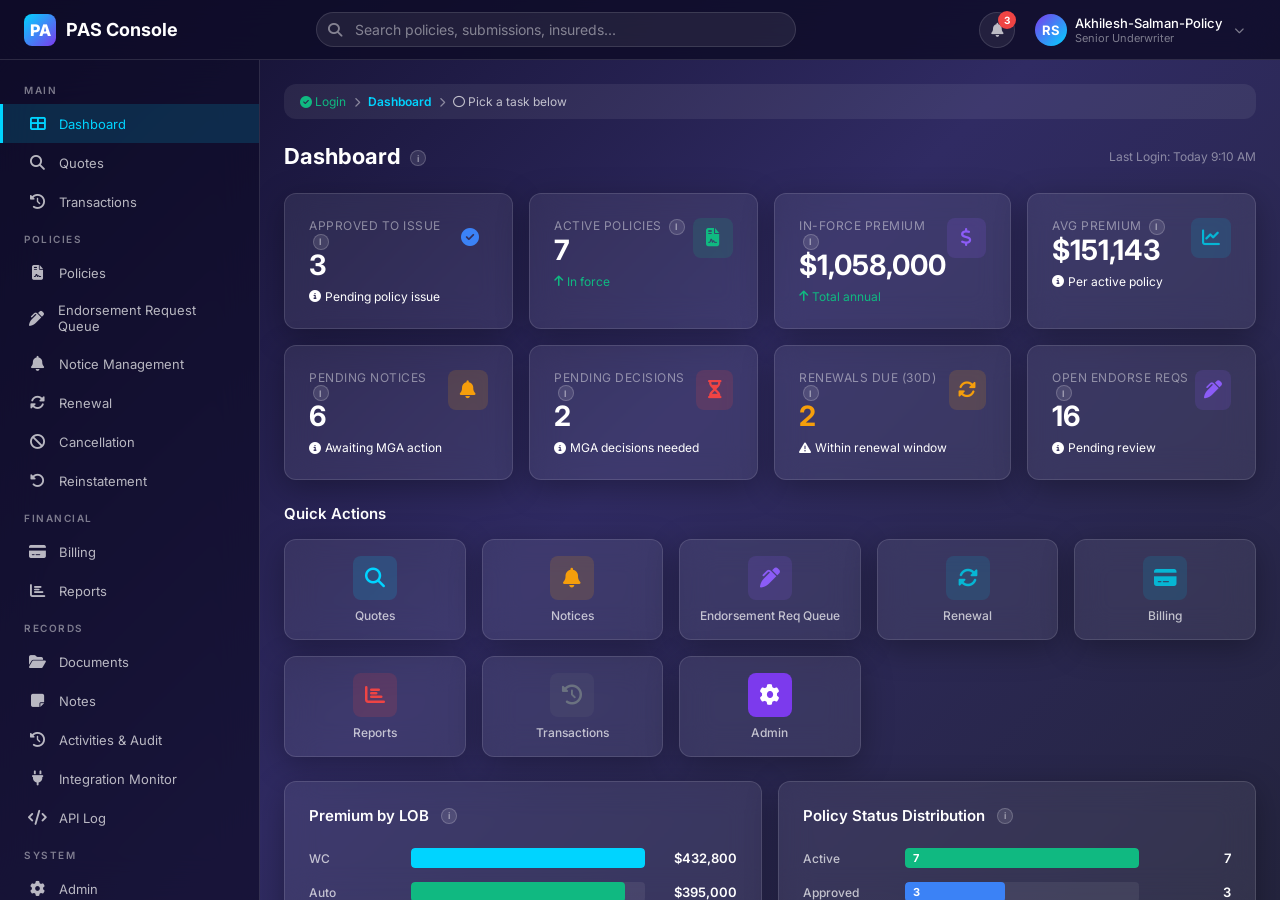
==== commit 450e620a: "modified wireframe" ====
--- a/index.html
+++ b/index.html
@@ -42,7 +42,7 @@
   <div class="header-search"><i class="fas fa-search search-icon"></i><input type="text" placeholder="Search policies, submissions, insureds..." id="global-search"></div>
   <div class="header-actions">
     <button class="notif-btn"><i class="fas fa-bell"></i><span class="badge">3</span></button>
-    <div class="header-user"><div class="avatar">RS</div><div><div class="user-name">Riya Sharma</div><div class="user-role">Senior Underwriter</div></div><i class="fas fa-chevron-down" style="font-size:10px;color:var(--text-muted);margin-left:4px;"></i></div>
+    <div class="header-user"><div class="avatar">RS</div><div><div class="user-name">Akhilesh-Salman-Policy</div><div class="user-role">Senior Underwriter</div></div><i class="fas fa-chevron-down" style="font-size:10px;color:var(--text-muted);margin-left:4px;"></i></div>
   </div>
 </header>
 
@@ -50,15 +50,16 @@
 <nav class="sidebar">
   <div class="sidebar-section"><div class="sidebar-section-title">Main</div>
     <div class="sidebar-item active" id="nav-dashboard" onclick="showScreen('dashboard')"><span class="icon"><i class="fas fa-th-large"></i></span><span>Dashboard</span></div>
-    <div class="sidebar-item" id="nav-policy-search" onclick="showScreen('policy-search')"><span class="icon"><i class="fas fa-search"></i></span><span>Policy Search</span></div>
-    <div class="sidebar-item" id="nav-new-submission" onclick="showScreen('new-submission')"><span class="icon"><i class="fas fa-plus-circle"></i></span><span>New Submission</span></div>
-    <div class="sidebar-item" id="nav-uw-queue" onclick="showScreen('uw-queue')"><span class="icon"><i class="fas fa-clipboard-check"></i></span><span>UW Queue</span></div>
-  </div>
-  <div class="sidebar-section"><div class="sidebar-section-title">Policy</div>
-    <div class="sidebar-item" id="nav-policy-details" onclick="showScreen('policy-details')"><span class="icon"><i class="fas fa-file-contract"></i></span><span>Policy Details</span></div>
-    <div class="sidebar-item" id="nav-endorsement" onclick="showScreen('endorsement')"><span class="icon"><i class="fas fa-pen-alt"></i></span><span>Endorsement</span></div>
+    <div class="sidebar-item" id="nav-quotes" onclick="showScreen('quotes')"><span class="icon"><i class="fas fa-search"></i></span><span>Quotes</span></div>
+    <div class="sidebar-item" id="nav-transactions" onclick="showScreen('transactions')"><span class="icon"><i class="fas fa-history"></i></span><span>Transactions</span></div>
+  </div>
+  <div class="sidebar-section"><div class="sidebar-section-title">Policies</div>
+    <div class="sidebar-item" id="nav-policies" onclick="showPolicies()"><span class="icon"><i class="fas fa-file-contract"></i></span><span>Policies</span></div>
+    <div class="sidebar-item" id="nav-endorsement-req-queue" onclick="showScreen('endorsement-req-queue')"><span class="icon"><i class="fas fa-pen-alt"></i></span><span>Endorsement Request Queue</span></div>
+    <div class="sidebar-item" id="nav-notice-management" onclick="showScreen('notice-management')"><span class="icon"><i class="fas fa-bell"></i></span><span>Notice Management</span></div>
     <div class="sidebar-item" id="nav-renewal" onclick="showScreen('renewal')"><span class="icon"><i class="fas fa-sync-alt"></i></span><span>Renewal</span></div>
     <div class="sidebar-item" id="nav-cancellation" onclick="showScreen('cancellation')"><span class="icon"><i class="fas fa-ban"></i></span><span>Cancellation</span></div>
+    <div class="sidebar-item" id="nav-reinstatement" onclick="showScreen('reinstatement')"><span class="icon"><i class="fas fa-undo-alt"></i></span><span>Reinstatement</span></div>
   </div>
   <div class="sidebar-section"><div class="sidebar-section-title">Financial</div>
     <div class="sidebar-item" id="nav-billing" onclick="showScreen('billing')"><span class="icon"><i class="fas fa-credit-card"></i></span><span>Billing</span></div>
@@ -68,9 +69,12 @@
     <div class="sidebar-item" id="nav-documents" onclick="showScreen('documents')"><span class="icon"><i class="fas fa-folder-open"></i></span><span>Documents</span></div>
     <div class="sidebar-item" id="nav-notes" onclick="showScreen('notes')"><span class="icon"><i class="fas fa-sticky-note"></i></span><span>Notes</span></div>
     <div class="sidebar-item" id="nav-activities" onclick="showScreen('activities')"><span class="icon"><i class="fas fa-history"></i></span><span>Activities & Audit</span></div>
+    <div class="sidebar-item" id="nav-integration-monitor" onclick="showScreen('integration-monitor')"><span class="icon"><i class="fas fa-plug"></i></span><span>Integration Monitor</span></div>
+    <div class="sidebar-item" id="nav-api-log" onclick="showScreen('api-log')"><span class="icon"><i class="fas fa-code"></i></span><span>API Log</span></div>
   </div>
   <div class="sidebar-section"><div class="sidebar-section-title">System</div>
     <div class="sidebar-item" id="nav-admin" onclick="showScreen('admin')"><span class="icon"><i class="fas fa-cog"></i></span><span>Admin</span></div>
+    <div class="sidebar-item" onclick="window.open('documentation.html','_blank')"><span class="icon"><i class="fas fa-book"></i></span><span>Documentation</span></div>
     <div class="sidebar-item" onclick="logout()"><span class="icon"><i class="fas fa-sign-out-alt"></i></span><span>Logout</span></div>
   </div>
 </nav>
@@ -82,461 +86,187 @@
 <div id="screen-dashboard" class="screen">
   <div class="journey-bar"><span class="step done"><i class="fas fa-check-circle"></i> Login</span><span class="arrow"><i class="fas fa-chevron-right"></i></span><span class="step current">Dashboard</span><span class="arrow"><i class="fas fa-chevron-right"></i></span><span class="step"><i class="far fa-circle"></i> Pick a task below</span></div>
   <div class="page-header"><h1>Dashboard <i class="info-btn" onclick="showInfo('dashboard')">i</i></h1><div class="actions"><span style="font-size:12px;color:var(--text-muted);">Last Login: Today 9:10 AM</span></div></div>
-  <div class="kpi-grid">
-    <div class="kpi-card glass"><div class="kpi-top"><div><div class="kpi-label">Active Policies <i class="info-btn" onclick="showInfo('policy-status')">i</i></div><div class="kpi-value">42</div></div><div class="kpi-icon" style="background:var(--success-bg);color:var(--success);"><i class="fas fa-file-contract"></i></div></div><div class="kpi-trend up"><i class="fas fa-arrow-up"></i> +8% this quarter</div></div>
-    <div class="kpi-card glass"><div class="kpi-top"><div><div class="kpi-label">Pending Submissions <i class="info-btn" onclick="showInfo('submission-status')">i</i></div><div class="kpi-value">7</div></div><div class="kpi-icon" style="background:var(--warning-bg);color:var(--warning);"><i class="fas fa-hourglass-half"></i></div></div><div class="kpi-trend down"><i class="fas fa-arrow-down"></i> -2 from last week</div></div>
-    <div class="kpi-card glass"><div class="kpi-top"><div><div class="kpi-label">UW Queue <i class="info-btn" onclick="showInfo('uw-score')">i</i></div><div class="kpi-value">5</div></div><div class="kpi-icon" style="background:var(--cyan-bg);color:var(--cyan);"><i class="fas fa-clipboard-check"></i></div></div><div class="kpi-trend up"><i class="fas fa-arrow-up"></i> +3 from yesterday</div></div>
-    <div class="kpi-card glass"><div class="kpi-top"><div><div class="kpi-label">In-Force Premium <i class="info-btn" onclick="showInfo('premium')">i</i></div><div class="kpi-value">$8.2M</div></div><div class="kpi-icon" style="background:var(--purple-bg);color:var(--purple);"><i class="fas fa-dollar-sign"></i></div></div><div class="kpi-trend up"><i class="fas fa-arrow-up"></i> +12.3% YTD</div></div>
+  <div class="kpi-grid" style="grid-template-columns:repeat(4,1fr);">
+    <div class="kpi-card glass"><div class="kpi-top"><div><div class="kpi-label">Approved to Issue <i class="info-btn" onclick="showInfo('quote-status')">i</i></div><div class="kpi-value">0</div></div><div class="kpi-icon" style="background:var(--info-bg);color:var(--info);"><i class="fas fa-check-circle"></i></div></div><div class="kpi-trend"><i class="fas fa-info-circle"></i> Pending policy issue</div></div>
+    <div class="kpi-card glass"><div class="kpi-top"><div><div class="kpi-label">Active Policies <i class="info-btn" onclick="showInfo('policy-status')">i</i></div><div class="kpi-value">0</div></div><div class="kpi-icon" style="background:var(--success-bg);color:var(--success);"><i class="fas fa-file-contract"></i></div></div><div class="kpi-trend up"><i class="fas fa-arrow-up"></i> In force</div></div>
+    <div class="kpi-card glass"><div class="kpi-top"><div><div class="kpi-label">In-Force Premium <i class="info-btn" onclick="showInfo('premium')">i</i></div><div class="kpi-value">$0</div></div><div class="kpi-icon" style="background:var(--purple-bg);color:var(--purple);"><i class="fas fa-dollar-sign"></i></div></div><div class="kpi-trend up"><i class="fas fa-arrow-up"></i> Total annual</div></div>
+    <div class="kpi-card glass"><div class="kpi-top"><div><div class="kpi-label">Avg Premium <i class="info-btn" onclick="showInfo('premium')">i</i></div><div class="kpi-value">$0</div></div><div class="kpi-icon" style="background:var(--cyan-bg);color:var(--cyan);"><i class="fas fa-chart-line"></i></div></div><div class="kpi-trend"><i class="fas fa-info-circle"></i> Per active policy</div></div>
+    <div class="kpi-card glass"><div class="kpi-top"><div><div class="kpi-label">Pending Notices <i class="info-btn" onclick="showInfo('notice-management')">i</i></div><div class="kpi-value">0</div></div><div class="kpi-icon" style="background:var(--warning-bg);color:var(--warning);"><i class="fas fa-bell"></i></div></div><div class="kpi-trend"><i class="fas fa-info-circle"></i> Awaiting MGA action</div></div>
+    <div class="kpi-card glass"><div class="kpi-top"><div><div class="kpi-label">Pending Decisions <i class="info-btn" onclick="showInfo('notice-management')">i</i></div><div class="kpi-value">0</div></div><div class="kpi-icon" style="background:var(--danger-bg);color:var(--danger);"><i class="fas fa-hourglass-half"></i></div></div><div class="kpi-trend"><i class="fas fa-info-circle"></i> MGA decisions needed</div></div>
+    <div class="kpi-card glass"><div class="kpi-top"><div><div class="kpi-label">Renewals Due (30d) <i class="info-btn" onclick="showInfo('renewal')">i</i></div><div class="kpi-value">0</div></div><div class="kpi-icon" style="background:var(--warning-bg);color:var(--warning);"><i class="fas fa-sync-alt"></i></div></div><div class="kpi-trend warning"><i class="fas fa-exclamation-triangle"></i> Within renewal window</div></div>
+    <div class="kpi-card glass"><div class="kpi-top"><div><div class="kpi-label">Open Endorse Reqs <i class="info-btn" onclick="showInfo('endorsement')">i</i></div><div class="kpi-value">0</div></div><div class="kpi-icon" style="background:var(--purple-bg);color:var(--purple);"><i class="fas fa-pen-alt"></i></div></div><div class="kpi-trend"><i class="fas fa-info-circle"></i> Pending review</div></div>
   </div>
   <h2 style="font-size:15px;font-weight:600;margin-bottom:var(--spacing-md);">Quick Actions</h2>
   <div class="quick-actions">
-    <div class="quick-action glass" onclick="showScreen('new-submission')"><div class="qa-icon" style="background:var(--accent-dim);color:var(--accent);"><i class="fas fa-plus-circle"></i></div><div class="qa-label">New Submission</div></div>
-    <div class="quick-action glass" onclick="showScreen('policy-search')"><div class="qa-icon" style="background:var(--success-bg);color:var(--success);"><i class="fas fa-search"></i></div><div class="qa-label">Policy Search</div></div>
-    <div class="quick-action glass" onclick="showScreen('uw-queue')"><div class="qa-icon" style="background:var(--warning-bg);color:var(--warning);"><i class="fas fa-clipboard-check"></i></div><div class="qa-label">UW Queue</div></div>
-    <div class="quick-action glass" onclick="showScreen('endorsement')"><div class="qa-icon" style="background:var(--purple-bg);color:var(--purple);"><i class="fas fa-pen-alt"></i></div><div class="qa-label">Endorsement</div></div>
+    <div class="quick-action glass" onclick="showScreen('quotes')"><div class="qa-icon" style="background:var(--accent-dim);color:var(--accent);"><i class="fas fa-search"></i></div><div class="qa-label">Quotes</div></div>
+    <div class="quick-action glass" onclick="showScreen('notice-management')"><div class="qa-icon" style="background:var(--warning-bg);color:var(--warning);"><i class="fas fa-bell"></i></div><div class="qa-label">Notices</div></div>
+    <div class="quick-action glass" onclick="showScreen('endorsement-req-queue')"><div class="qa-icon" style="background:var(--purple-bg);color:var(--purple);"><i class="fas fa-pen-alt"></i></div><div class="qa-label">Endorsement Req Queue</div></div>
+    <div class="quick-action glass" onclick="showScreen('renewal')"><div class="qa-icon" style="background:var(--cyan-bg);color:var(--cyan);"><i class="fas fa-sync-alt"></i></div><div class="qa-label">Renewal</div></div>
     <div class="quick-action glass" onclick="showScreen('billing')"><div class="qa-icon" style="background:var(--cyan-bg);color:var(--cyan);"><i class="fas fa-credit-card"></i></div><div class="qa-label">Billing</div></div>
     <div class="quick-action glass" onclick="showScreen('reports')"><div class="qa-icon" style="background:var(--danger-bg);color:var(--danger);"><i class="fas fa-chart-bar"></i></div><div class="qa-label">Reports</div></div>
-    <div class="quick-action glass" onclick="showScreen('documents')"><div class="qa-icon" style="background:var(--gray-bg);color:var(--gray);"><i class="fas fa-folder-open"></i></div><div class="qa-label">Documents</div></div>
+    <div class="quick-action glass" onclick="showScreen('transactions')"><div class="qa-icon" style="background:var(--gray-bg);color:var(--gray);"><i class="fas fa-history"></i></div><div class="qa-label">Transactions</div></div>
     <div class="quick-action glass" onclick="showScreen('admin')"><div class="qa-icon" style="background:var(--secondary);color:#fff;"><i class="fas fa-cog"></i></div><div class="qa-label">Admin</div></div>
+  </div>
+  <!-- Analytics sections -->
+  <div class="grid-2" style="margin-top:var(--spacing-md);">
+    <div class="card glass">
+      <div class="card-title">Premium by LOB <i class="info-btn" onclick="showInfo('underwriting')">i</i></div>
+      <div id="dash-lob-chart"></div>
+    </div>
+    <div class="card glass">
+      <div class="card-title">Policy Status Distribution <i class="info-btn" onclick="showInfo('quote-status')">i</i></div>
+      <div id="dash-status-chart"></div>
+    </div>
+  </div>
+  <div class="grid-2" style="margin-top:var(--spacing-md);">
+    <div class="card glass">
+      <div class="card-title">Transaction Volume <i class="info-btn" onclick="showInfo('transactions')">i</i></div>
+      <div id="dash-txn-chart"></div>
+    </div>
+    <div class="card glass">
+      <div class="card-title">Top Agents by Premium <i class="info-btn" onclick="showInfo('quotes-search')">i</i></div>
+      <div id="dash-agents"></div>
+    </div>
+  </div>
+  <div class="grid-2" style="margin-top:var(--spacing-md);">
+    <div class="card glass">
+      <div class="card-title">Notice Pipeline <i class="info-btn" onclick="showInfo('notice-management')">i</i></div>
+      <div id="dash-notice-pipeline"></div>
+    </div>
+    <div class="card glass">
+      <div class="card-title">Endorsement Requests <i class="info-btn" onclick="showInfo('endorsement')">i</i></div>
+      <div id="dash-endorse-summary"></div>
+    </div>
   </div>
   <div class="grid-2">
     <div class="card glass"><div class="card-title">Recent Activity <i class="info-btn" onclick="showInfo('activity-log')">i</i></div>
-      <table class="data-table"><thead><tr><th>Time</th><th>User</th><th>Action</th><th>Entity</th></tr></thead><tbody>
-        <tr><td style="font-size:12px;color:var(--text-muted);">09:15 AM</td><td>Riya Sharma</td><td><span class="chip chip-submitted"><span class="chip-dot"></span>Created</span></td><td class="col-id">SUB-2026-105</td></tr>
-        <tr><td style="font-size:12px;color:var(--text-muted);">08:45 AM</td><td>Vikram Patel</td><td><span class="chip chip-approved"><span class="chip-dot"></span>Approved</span></td><td class="col-id">SUB-2026-102</td></tr>
-        <tr><td style="font-size:12px;color:var(--text-muted);">04:30 PM</td><td>Neha Gupta</td><td><span class="chip chip-endorsed"><span class="chip-dot"></span>Endorsed</span></td><td class="col-id">POL-2026-004</td></tr>
-        <tr><td style="font-size:12px;color:var(--text-muted);">02:00 PM</td><td>Riya Sharma</td><td><span class="chip chip-active"><span class="chip-dot"></span>Uploaded</span></td><td>Application Form</td></tr>
-        <tr><td style="font-size:12px;color:var(--text-muted);">11:20 AM</td><td>Neha Gupta</td><td><span class="chip chip-pending"><span class="chip-dot"></span>Referred</span></td><td class="col-id">SUB-2026-104</td></tr>
+      <table class="data-table"><thead><tr><th>Time</th><th>User</th><th>Action</th><th>Entity</th></tr></thead><tbody id="dash-activity">
       </tbody></table>
     </div>
     <div class="card glass"><div class="card-title">Upcoming Renewals <i class="info-btn" onclick="showInfo('renewal')">i</i></div>
-      <table class="data-table"><thead><tr><th>Policy</th><th>Insured</th><th>Expiration</th><th>Days Left</th></tr></thead><tbody>
-        <tr><td class="col-id">POL-2026-003</td><td>Horizon Logistics LLC</td><td>2026-05-31</td><td><span style="color:var(--warning);font-weight:600;">25</span></td></tr>
-        <tr><td class="col-id">POL-2026-004</td><td>Coastal Properties Group</td><td>2026-08-31</td><td>115</td></tr>
-        <tr><td class="col-id">POL-2026-008</td><td>Great Lakes Transport</td><td>2026-10-31</td><td>185</td></tr>
-        <tr><td class="col-id">POL-2026-001</td><td>ABC Construction Inc.</td><td>2026-12-31</td><td>245</td></tr>
-      </tbody></table>
-    </div>
-  </div>
-</div>
-
-<!-- 2. POLICY SEARCH -->
-<div id="screen-policy-search" class="screen">
-  <div class="journey-bar"><span class="step done"><i class="fas fa-check-circle"></i> Dashboard</span><span class="arrow"><i class="fas fa-chevron-right"></i></span><span class="step current">Policy Search</span><span class="arrow"><i class="fas fa-chevron-right"></i></span><span class="step"><i class="far fa-circle"></i> Select a policy to view details</span></div>
-  <div class="page-header"><h1>Policy Search <i class="info-btn" onclick="showInfo('policy-search')">i</i></h1><div class="actions"><button class="btn btn-outline btn-sm"><i class="fas fa-download"></i> Export CSV</button></div></div>
+      <table class="data-table"><thead><tr><th>Policy</th><th>Insured</th><th>Expiration</th><th>Days Left</th></tr></thead><tbody id="dash-renewals">
+      </tbody></table>
+    </div>
+  </div>
+</div>
+
+<!-- 2. QUOTES -->
+<div id="screen-quotes" class="screen">
+  <div class="journey-bar"><span class="step done"><i class="fas fa-check-circle"></i> Dashboard</span><span class="arrow"><i class="fas fa-chevron-right"></i></span><span class="step current">Quotes</span><span class="arrow"><i class="fas fa-chevron-right"></i></span><span class="step"><i class="far fa-circle"></i> Select a quote to view details</span></div>
+  <div class="page-header"><div style="display:flex;align-items:center;gap:12px;"><button class="btn btn-ghost btn-sm" onclick="showScreen('dashboard')"><i class="fas fa-arrow-left"></i></button><h1>Quotes <i class="info-btn" onclick="showInfo('quotes-search')">i</i></h1></div><div class="actions"><span style="font-size:12px;color:var(--text-muted);">Master record — Owned by PAS</span></div></div>
   <div class="card glass mb-md"><div class="form-row">
-    <div class="form-group"><input class="form-input" type="text" placeholder="Search by Policy #, Insured Name, or FEIN..."></div>
-    <div class="form-group"><select class="form-input"><option>All Lines of Business</option><option>General Liability</option><option>Professional Liability</option><option>Auto Liability</option><option>Property</option><option>Workers Compensation</option><option>Package</option></select></div>
+    <div class="form-group"><input class="form-input" type="text" id="qs-search" placeholder="Search by Quote ID, Policy #, Insured Name, or FEIN..."></div>
+    <div class="form-group"><select class="form-input" id="qs-lob"><option>All Lines of Business</option><option>General Liability</option><option>Professional Liability</option><option>Auto Liability</option><option>Property</option><option>Workers Compensation</option><option>Package</option></select></div>
   </div></div>
   <div class="filter-bar">
-    <span class="filter-chip active">All (8)</span><span class="filter-chip">Active (4)</span><span class="filter-chip">Pending (1)</span><span class="filter-chip">Endorsed (1)</span><span class="filter-chip">Cancelled (1)</span><span class="filter-chip">Renewed (1)</span>
-  </div>
-  <div class="card glass">
-    <table class="data-table"><thead><tr><th>Policy # <i class="info-btn info-btn-sm" onclick="showInfo('policy-number')">i</i></th><th>Insured</th><th>LOB <i class="info-btn info-btn-sm" onclick="showInfo('lob')">i</i></th><th>Status <i class="info-btn info-btn-sm" onclick="showInfo('policy-status')">i</i></th><th>Effective <i class="info-btn info-btn-sm" onclick="showInfo('effective-date')">i</i></th><th>Expiration <i class="info-btn info-btn-sm" onclick="showInfo('expiration-date')">i</i></th><th>Premium <i class="info-btn info-btn-sm" onclick="showInfo('premium')">i</i></th><th>Actions</th></tr></thead><tbody>
-      <tr onclick="viewPolicy('POL-2026-001')" style="cursor:pointer;"><td class="col-id">POL-2026-001</td><td>ABC Construction Inc.</td><td>General Liability</td><td><span class="chip chip-active"><span class="chip-dot"></span>Active</span></td><td>2026-01-01</td><td>2026-12-31</td><td>$125,000</td><td class="actions-cell"><button class="btn btn-ghost btn-xs">View</button><button class="btn btn-ghost btn-xs">Edit</button></td></tr>
-      <tr onclick="viewPolicy('POL-2026-002')" style="cursor:pointer;"><td class="col-id">POL-2026-002</td><td>MedTech Solutions Inc.</td><td>Professional Liability</td><td><span class="chip chip-pending"><span class="chip-dot"></span>Pending</span></td><td>2026-02-01</td><td>2027-01-31</td><td>$67,500</td><td class="actions-cell"><button class="btn btn-ghost btn-xs">View</button><button class="btn btn-ghost btn-xs">Edit</button></td></tr>
-      <tr onclick="viewPolicy('POL-2026-003')" style="cursor:pointer;"><td class="col-id">POL-2026-003</td><td>Horizon Logistics LLC</td><td>Auto Liability</td><td><span class="chip chip-active"><span class="chip-dot"></span>Active</span></td><td>2025-06-01</td><td>2026-05-31</td><td>$210,000</td><td class="actions-cell"><button class="btn btn-ghost btn-xs">View</button><button class="btn btn-ghost btn-xs">Edit</button></td></tr>
-      <tr onclick="viewPolicy('POL-2026-004')" style="cursor:pointer;"><td class="col-id">POL-2026-004</td><td>Coastal Properties Group</td><td>Property</td><td><span class="chip chip-endorsed"><span class="chip-dot"></span>Endorsed</span></td><td>2025-09-01</td><td>2026-08-31</td><td>$43,200</td><td class="actions-cell"><button class="btn btn-ghost btn-xs">View</button></td></tr>
-      <tr onclick="viewPolicy('POL-2026-005')" style="cursor:pointer;"><td class="col-id">POL-2026-005</td><td>Pioneer Energy Corp.</td><td>Workers Compensation</td><td><span class="chip chip-cancelled"><span class="chip-dot"></span>Cancelled</span></td><td>2025-04-01</td><td>2025-12-15</td><td>$189,000</td><td class="actions-cell"><button class="btn btn-ghost btn-xs">View</button></td></tr>
-      <tr onclick="viewPolicy('POL-2026-006')" style="cursor:pointer;"><td class="col-id">POL-2026-006</td><td>First National Retail</td><td>Package</td><td><span class="chip chip-renewed"><span class="chip-dot"></span>Renewed</span></td><td>2026-01-01</td><td>2026-12-31</td><td>$94,800</td><td class="actions-cell"><button class="btn btn-ghost btn-xs">View</button></td></tr>
-      <tr onclick="viewPolicy('POL-2026-007')" style="cursor:pointer;"><td class="col-id">POL-2026-007</td><td>Sunrise Healthcare LLC</td><td>Professional Liability</td><td><span class="chip chip-active"><span class="chip-dot"></span>Active</span></td><td>2026-03-01</td><td>2027-02-28</td><td>$156,000</td><td class="actions-cell"><button class="btn btn-ghost btn-xs">View</button><button class="btn btn-ghost btn-xs">Edit</button></td></tr>
-      <tr onclick="viewPolicy('POL-2026-008')" style="cursor:pointer;"><td class="col-id">POL-2026-008</td><td>Great Lakes Transport</td><td>Auto Liability</td><td><span class="chip chip-active"><span class="chip-dot"></span>Active</span></td><td>2025-11-01</td><td>2026-10-31</td><td>$185,000</td><td class="actions-cell"><button class="btn btn-ghost btn-xs">View</button><button class="btn btn-ghost btn-xs">Edit</button></td></tr>
+    <span class="filter-chip active" data-filter="all" onclick="filterQuotes('all')">All (12)</span><span class="filter-chip" data-filter="approved" onclick="filterQuotes('approved')">Approved (3)</span><span class="filter-chip" data-filter="active" onclick="filterQuotes('active')">Active (7)</span><span class="filter-chip" data-filter="cancelled" onclick="filterQuotes('cancelled')">Cancelled (2)</span><span class="filter-chip" data-filter="expired" onclick="filterQuotes('expired')">Expired (0)</span>
+  </div>
+  <div class="card glass">
+    <table class="data-table"><thead><tr><th>Quote ID <i class="info-btn info-btn-sm" onclick="showInfo('quote-id')">i</i></th><th>Insured</th><th>LOB <i class="info-btn info-btn-sm" onclick="showInfo('lob')">i</i></th><th>Status <i class="info-btn info-btn-sm" onclick="showInfo('quote-status')">i</i></th><th>Effective <i class="info-btn info-btn-sm" onclick="showInfo('effective-date')">i</i></th><th>Expiration <i class="info-btn info-btn-sm" onclick="showInfo('expiration-date')">i</i></th><th>Premium <i class="info-btn info-btn-sm" onclick="showInfo('premium')">i</i></th><th>Policy #</th><th>Actions</th></tr></thead><tbody id="quotes-table-body">
     </tbody></table>
   </div>
 </div>
 
-<!-- 3. NEW SUBMISSION -->
-<div id="screen-new-submission" class="screen">
-  <div class="journey-bar"><span class="step done"><i class="fas fa-check-circle"></i> Dashboard</span><span class="arrow"><i class="fas fa-chevron-right"></i></span><span class="step current">New Submission</span><span class="arrow"><i class="fas fa-chevron-right"></i></span><span class="step"><i class="far fa-circle"></i> Next: Underwriting Review</span></div>
-  <h1 style="font-size:22px;margin-bottom:var(--spacing-lg);">New Business Submission <i class="info-btn" onclick="showInfo('quote')">i</i></h1>
-  <div class="wizard" id="wizard-quote">
-    <div class="wizard-steps">
-      <div class="wizard-step active"><span class="step-num">1</span><span class="step-label">Insured Info</span></div>
-      <div class="wizard-step"><span class="step-num">2</span><span class="step-label">Coverage</span></div>
-      <div class="wizard-step"><span class="step-num">3</span><span class="step-label">Details</span></div>
-      <div class="wizard-step"><span class="step-num">4</span><span class="step-label">Premium</span></div>
-      <div class="wizard-step"><span class="step-num">5</span><span class="step-label">Review</span></div>
-    </div>
-    <div class="wizard-body">
-      <div style="display:block;">
-        <div class="card glass">
-          <div class="form-row">
-            <div class="form-group"><label class="form-label">Insured Name <i class="info-btn" onclick="showInfo('policy-number')">i</i></label><input class="form-input" value="Blue Ridge Manufacturing" placeholder="Full legal name"></div>
-            <div class="form-group"><label class="form-label">Business Legal Name</label><input class="form-input" value="Blue Ridge Manufacturing Inc." placeholder="Legal entity name"></div>
-          </div>
-          <div class="form-row">
-            <div class="form-group"><label class="form-label">FEIN <i class="info-btn" onclick="showInfo('policy-number')">i</i></label><input class="form-input" value="58-2716348" placeholder="XX-XXXXXXX"></div>
-            <div class="form-group"><label class="form-label">Business Type</label><select class="form-input"><option selected>Corporation</option><option>LLC</option><option>Partnership</option><option>Sole Proprietor</option></select></div>
-          </div>
-          <div class="form-group"><label class="form-label">Mailing Address</label><input class="form-input" value="1200 Industrial Blvd, Suite 300, Charlotte, NC 28202"></div>
-          <div class="form-row">
-            <div class="form-group"><label class="form-label">Contact Email</label><input class="form-input" value="james.wilson@blueridgemfg.com"></div>
-            <div class="form-group"><label class="form-label">Contact Phone</label><input class="form-input" value="(704) 555-0198"></div>
-          </div>
-          <div class="form-row">
-            <div class="form-group"><label class="form-label">Effective Date <i class="info-btn" onclick="showInfo('effective-date')">i</i></label><input class="form-input" type="date" value="2026-09-01"></div>
-            <div class="form-group"><label class="form-label">Agent / Broker <i class="info-btn" onclick="showInfo('agent')">i</i></label><select class="form-input"><option selected>Marsh Inc.</option><option>Aon</option><option>WTW</option><option>Lockton</option><option>Gallagher</option></select></div>
-          </div>
-        </div>
-      </div>
-      <div style="display:none;">
-        <div class="card glass">
-          <div class="form-group"><label class="form-label">Line of Business <i class="info-btn" onclick="showInfo('lob')">i</i></label><select class="form-input"><option selected>General Liability</option><option>Professional Liability</option><option>Auto Liability</option><option>Property</option><option>Workers Compensation</option><option>Package</option></select></div>
-          <div class="card-title" style="margin-top:16px;">Coverages <i class="info-btn" onclick="showInfo('coverage')">i</i></div>
-          <div class="radio-group">
-            <div class="radio-card selected"><div class="rc-title"><i class="fas fa-check-circle" style="color:var(--success);"></i> GL</div><div class="rc-desc">General Liability — $1M limit</div></div>
-            <div class="radio-card"><div class="rc-title">Property</div><div class="rc-desc">Property — $5M limit</div></div>
-            <div class="radio-card"><div class="rc-title">Auto</div><div class="rc-desc">Auto Liability — $2M limit</div></div>
-            <div class="radio-card"><div class="rc-title">WC</div><div class="rc-desc">Workers Compensation</div></div>
-          </div>
-          <div class="form-row mt-md">
-            <div class="form-group"><label class="form-label">Selected Coverage</label><input class="form-input" value="General Liability" readonly></div>
-            <div class="form-group"><label class="form-label">Requested Limit <i class="info-btn" onclick="showInfo('coverage-limit')">i</i></label><select class="form-input"><option>$1,000,000</option><option selected>$2,000,000</option><option>$3,000,000</option><option>$5,000,000</option></select></div>
-          </div>
-        </div>
-      </div>
-      <div style="display:none;">
-        <div class="card glass">
-          <div class="form-row">
-            <div class="form-group"><label class="form-label">Deductible <i class="info-btn" onclick="showInfo('deductible')">i</i></label><select class="form-input"><option>$5,000</option><option selected>$10,000</option><option>$25,000</option><option>$50,000</option><option>$100,000</option></select></div>
-            <div class="form-group"><label class="form-label">Aggregate Limit <i class="info-btn" onclick="showInfo('coverage-limit')">i</i></label><select class="form-input"><option>$2,000,000</option><option selected>$4,000,000</option><option>$6,000,000</option></select></div>
-          </div>
-          <div class="form-row">
-            <div class="form-group"><label class="form-label">Rating Basis <i class="info-btn" onclick="showInfo('rating-basis')">i</i></label><select class="form-input"><option selected>Gross Revenue</option><option>Payroll</option><option>Square Footage</option><option>Power Units</option></select></div>
-            <div class="form-group"><label class="form-label">Rating Value</label><input class="form-input" value="$12,500,000"></div>
-          </div>
-          <div class="form-group"><label class="form-label">Optional Coverages</label>
-            <div style="display:flex;gap:12px;flex-wrap:wrap;margin-top:8px;">
-              <label style="display:flex;align-items:center;gap:6px;font-size:13px;color:var(--text-secondary);"><input type="checkbox" checked> Employment Practices Liability</label>
-              <label style="display:flex;align-items:center;gap:6px;font-size:13px;color:var(--text-secondary);"><input type="checkbox"> Cyber Liability</label>
-              <label style="display:flex;align-items:center;gap:6px;font-size:13px;color:var(--text-secondary);"><input type="checkbox"> Equipment Breakdown</label>
-            </div>
-          </div>
-        </div>
-      </div>
-      <div style="display:none;">
-        <div class="card glass">
-          <div class="card-title">Premium Calculation <i class="info-btn" onclick="showInfo('premium-breakdown')">i</i></div>
-          <div class="premium-breakdown">
-            <div class="pb-row"><span class="pb-label">Base Premium</span><span class="pb-value">$72,500</span></div>
-            <div class="pb-row"><span class="pb-label">Experience Mod <i class="info-btn" onclick="showInfo('experience-mod')">i</i></span><span class="pb-value">0.92</span></div>
-            <div class="pb-row"><span class="pb-label">Schedule Credit <i class="info-btn" onclick="showInfo('schedule-credit')">i</i></span><span class="pb-value">-5% (-$3,335)</span></div>
-            <div class="pb-row"><span class="pb-label">Premium Subtotal</span><span class="pb-value">$66,700</span></div>
-            <div class="pb-row"><span class="pb-label">SLA Tax (3.6%) <i class="info-btn" onclick="showInfo('taxes-fees')">i</i></span><span class="pb-value">$2,401</span></div>
-            <div class="pb-row"><span class="pb-label">Stamping Fee (1.5%) <i class="info-btn" onclick="showInfo('taxes-fees')">i</i></span><span class="pb-value">$1,001</span></div>
-            <div class="pb-row total"><span class="pb-label">Total Annual Premium</span><span class="pb-value">$87,502</span></div>
-          </div>
-        </div>
-        <div class="card glass mt-md">
-          <div class="card-title">Billing Plan <i class="info-btn" onclick="showInfo('billing-plan')">i</i></div>
-          <div class="radio-group">
-            <div class="radio-card"><div class="rc-title">Annual</div><div class="rc-desc">$87,502 at bind</div></div>
-            <div class="radio-card selected"><div class="rc-title">Quarterly</div><div class="rc-desc">4 x $21,876</div></div>
-            <div class="radio-card"><div class="rc-title">Monthly</div><div class="rc-desc">12 x $7,292</div></div>
-          </div>
-        </div>
-      </div>
-      <div style="display:none;">
-        <div class="card glass">
-          <div class="card-title">Submission Summary <i class="info-btn" onclick="showInfo('submission-status')">i</i></div>
-          <div class="summary-card glass-sm">
-            <div class="sc-item"><div class="sc-label">Insured</div><div class="sc-value" style="font-size:16px;">Blue Ridge Manufacturing</div></div>
-            <div class="sc-item"><div class="sc-label">LOB</div><div class="sc-value">General Liability</div></div>
-            <div class="sc-item"><div class="sc-label">Premium</div><div class="sc-value" style="color:var(--accent);">$87,502</div></div>
-            <div class="sc-item"><div class="sc-label">Effective</div><div class="sc-value">2026-09-01</div></div>
-          </div>
-          <div class="mt-md" style="padding:12px;background:var(--success-bg);border-radius:var(--radius-sm);"><p style="font-size:13px;color:var(--success);"><i class="fas fa-check-circle"></i> All required fields completed. Ready to submit for UW review.</p></div>
-          <button class="btn btn-primary mt-md" style="width:100%;justify-content:center;padding:12px;" onclick="showScreen('uw-queue')"><i class="fas fa-paper-plane"></i> Submit to Underwriting</button>
-        </div>
-      </div>
-    </div>
-    <div class="wizard-footer">
-      <button class="btn btn-secondary btn-wizard-back" style="display:none;" onclick="goToStep('wizard-quote',1)"><i class="fas fa-arrow-left"></i> Back</button>
-      <div></div>
-      <button class="btn btn-primary btn-wizard-next" onclick="advanceWizard('wizard-quote')">Next <i class="fas fa-arrow-right"></i></button>
-    </div>
-  </div>
-</div>
-
-<!-- 4. UW QUEUE -->
-<div id="screen-uw-queue" class="screen">
-  <div class="journey-bar"><span class="step done"><i class="fas fa-check-circle"></i> New Submission</span><span class="arrow"><i class="fas fa-chevron-right"></i></span><span class="step current">Underwriting Queue</span><span class="arrow"><i class="fas fa-chevron-right"></i></span><span class="step"><i class="far fa-circle"></i> Next: Bind &amp; Issue</span></div>
-  <div class="page-header"><h1>Underwriting Queue <i class="info-btn" onclick="showInfo('uw-decision')">i</i></h1><div class="actions"><span style="font-size:12px;color:var(--text-muted);">5 items in queue</span></div></div>
+<!-- 8. NOTICE MANAGEMENT -->
+<div id="screen-notice-management" class="screen">
+  <div class="journey-bar"><span class="step done"><i class="fas fa-check-circle"></i> Dashboard</span><span class="arrow"><i class="fas fa-chevron-right"></i></span><span class="step current">Notice Management</span><span class="arrow"><i class="fas fa-chevron-right"></i></span><span class="step"><i class="far fa-circle"></i> MGA Decision</span></div>
+  <div class="page-header"><div style="display:flex;align-items:center;gap:12px;"><button class="btn btn-ghost btn-sm" onclick="showScreen('dashboard')"><i class="fas fa-arrow-left"></i></button><h1>Notice Management <i class="info-btn" onclick="showInfo('notice-management')">i</i></h1></div><div class="actions"><span style="font-size:12px;color:var(--text-muted);">Owned by PAS — Workflow</span></div></div>
   <div class="summary-card glass">
-    <div class="sc-item"><div class="sc-label">New</div><div class="sc-value" style="color:var(--warning);">3</div></div>
-    <div class="sc-item"><div class="sc-label">In Review</div><div class="sc-value" style="color:var(--info);">1</div></div>
-    <div class="sc-item"><div class="sc-label">Referred</div><div class="sc-value" style="color:var(--purple);">1</div></div>
-    <div class="sc-item"><div class="sc-label">Avg Score <i class="info-btn info-btn-sm" onclick="showInfo('uw-score')">i</i></div><div class="sc-value">6.8</div></div>
-  </div>
-  <div class="card glass">
-    <table class="data-table"><thead><tr><th>Sub ID</th><th>Insured</th><th>LOB</th><th>Premium</th><th>Score <i class="info-btn info-btn-sm" onclick="showInfo('uw-score')">i</i></th><th>Days <i class="info-btn info-btn-sm" onclick="showInfo('days-in-queue')">i</i></th><th>Status <i class="info-btn info-btn-sm" onclick="showInfo('submission-status')">i</i></th><th>Assigned To</th><th>Actions</th></tr></thead><tbody>
-      <tr><td class="col-id">SUB-2026-101</td><td>Blue Ridge Manufacturing</td><td>GL</td><td>$87,500</td><td><span style="font-weight:600;color:var(--success);">7</span></td><td>5</td><td><span class="chip chip-submitted"><span class="chip-dot"></span>New</span></td><td>Riya Sharma</td><td class="actions-cell"><button class="btn btn-success btn-xs"><i class="fas fa-check"></i> Approve</button><button class="btn btn-warning btn-xs"><i class="fas fa-user-check"></i> Refer</button><button class="btn btn-danger btn-xs"><i class="fas fa-times"></i> Decline</button></td></tr>
-      <tr><td class="col-id">SUB-2026-102</td><td>Pacific NW Timber Co.</td><td>WC</td><td>$245,000</td><td><span style="font-weight:600;color:var(--success);">8</span></td><td>9</td><td><span class="chip chip-pending"><span class="chip-dot"></span>In Review</span></td><td>Vikram Patel</td><td class="actions-cell"><button class="btn btn-success btn-xs"><i class="fas fa-check"></i> Approve</button><button class="btn btn-warning btn-xs"><i class="fas fa-user-check"></i> Refer</button><button class="btn btn-danger btn-xs"><i class="fas fa-times"></i> Decline</button></td></tr>
-      <tr><td class="col-id">SUB-2026-103</td><td>Southeast Healthcare Partners</td><td>Prof Liab</td><td>$192,000</td><td><span style="font-weight:600;color:var(--warning);">6</span></td><td>3</td><td><span class="chip chip-submitted"><span class="chip-dot"></span>New</span></td><td>Neha Gupta</td><td class="actions-cell"><button class="btn btn-success btn-xs"><i class="fas fa-check"></i> Approve</button><button class="btn btn-warning btn-xs"><i class="fas fa-user-check"></i> Refer</button><button class="btn btn-danger btn-xs"><i class="fas fa-times"></i> Decline</button></td></tr>
-      <tr><td class="col-id">SUB-2026-104</td><td>Midwest Retail Group</td><td>Package</td><td>$112,000</td><td><span style="font-weight:600;color:var(--danger);">4</span></td><td>12</td><td><span class="chip chip-endorsed"><span class="chip-dot"></span>Referred</span></td><td>Senior UW</td><td class="actions-cell"><span style="font-size:11px;color:var(--text-muted);">Pending senior review</span></td></tr>
-      <tr><td class="col-id">SUB-2026-105</td><td>Gulf Coast Logistics LLC</td><td>Auto</td><td>$178,000</td><td><span style="font-weight:600;color:var(--success);">9</span></td><td>2</td><td><span class="chip chip-submitted"><span class="chip-dot"></span>New</span></td><td>Riya Sharma</td><td class="actions-cell"><button class="btn btn-success btn-xs"><i class="fas fa-check"></i> Approve</button><button class="btn btn-warning btn-xs"><i class="fas fa-user-check"></i> Refer</button><button class="btn btn-danger btn-xs"><i class="fas fa-times"></i> Decline</button></td></tr>
+    <div class="sc-item"><div class="sc-label">Draft</div><div class="sc-value" style="color:var(--warning);">-</div></div>
+    <div class="sc-item"><div class="sc-label">Sent to MGA</div><div class="sc-value" style="color:var(--info);">-</div></div>
+    <div class="sc-item"><div class="sc-label">Pending Decision</div><div class="sc-value" style="color:var(--purple);">-</div></div>
+    <div class="sc-item"><div class="sc-label">Executed</div><div class="sc-value" style="color:var(--success);">-</div></div>
+  </div>
+  <div class="card glass">
+    <div class="card-title">Notice Flow: Draft <i class="fas fa-arrow-right" style="font-size:12px;color:var(--text-muted);"></i> Generated <i class="fas fa-arrow-right" style="font-size:12px;color:var(--text-muted);"></i> Sent <i class="fas fa-arrow-right" style="font-size:12px;color:var(--text-muted);"></i> Acknowledged <i class="fas fa-arrow-right" style="font-size:12px;color:var(--text-muted);"></i> Delivered <i class="fas fa-arrow-right" style="font-size:12px;color:var(--text-muted);"></i> Accepted/Rejected <i class="fas fa-arrow-right" style="font-size:12px;color:var(--text-muted);"></i> Executed</div>
+    <table class="data-table"><thead><tr><th>Notice ID</th><th>Type</th><th>Quote</th><th>Insured</th><th>Premium / Proposed</th><th>Status</th><th>Actions</th></tr></thead><tbody id="notices-body">
     </tbody></table>
   </div>
-  <div class="card glass mt-md">
-    <div class="card-title">Submission Detail <i class="info-btn" onclick="showInfo('submission-status')">i</i></div>
-    <div style="font-size:13px;color:var(--text-muted);padding:20px;text-align:center;"><i class="fas fa-arrow-left"></i> Click any row to view full submission details</div>
-  </div>
-</div>
-
-<!-- 5. POLICY DETAILS -->
-<div id="screen-policy-details" class="screen">
-  <div class="journey-bar"><span class="step done"><i class="fas fa-check-circle"></i> Policy Search</span><span class="arrow"><i class="fas fa-chevron-right"></i></span><span class="step current">Policy Details</span><span class="arrow"><i class="fas fa-chevron-right"></i></span><span class="step"><i class="far fa-circle"></i> Endorse / Renew / Cancel</span></div>
-  <div class="card glass mb-md">
-    <div class="flex-between">
-      <div><div style="display:flex;align-items:center;gap:12px;"><h1 style="font-size:22px;font-family:monospace;">POL-2026-001</h1><span class="chip chip-active"><span class="chip-dot"></span>Active</span></div>
-      <p style="color:var(--text-secondary);margin-top:4px;">ABC Construction Inc.</p>
-      <p style="font-size:12px;color:var(--text-muted);margin-top:2px;">Effective: 2026-01-01 | Expires: 2026-12-31 | <span style="color:var(--success);">330 days remaining</span></p></div>
-      <div class="actions" style="gap:8px;"><button class="btn btn-primary btn-sm" onclick="showScreen('endorsement')"><i class="fas fa-pen-alt"></i> Endorse</button><button class="btn btn-success btn-sm" onclick="showScreen('renewal')"><i class="fas fa-sync-alt"></i> Renew</button><button class="btn btn-danger btn-sm" onclick="showScreen('cancellation')"><i class="fas fa-ban"></i> Cancel</button></div>
-    </div>
-  </div>
-  <div class="card glass">
-    <div class="tab-bar" id="pd-tabs">
-      <div class="tab-item active" data-tab="details" onclick="switchTab('pd-tabs','details')">Details</div>
-      <div class="tab-item" data-tab="coverages" onclick="switchTab('pd-tabs','coverages')">Coverages</div>
-      <div class="tab-item" data-tab="premium" onclick="switchTab('pd-tabs','premium')">Premium</div>
-      <div class="tab-item" data-tab="versions" onclick="switchTab('pd-tabs','versions')">Versions</div>
-      <div class="tab-item" data-tab="timeline" onclick="switchTab('pd-tabs','timeline')">Timeline</div>
-      <div class="tab-item" data-tab="docs" onclick="switchTab('pd-tabs','docs')">Documents</div>
-      <div class="tab-item" data-tab="notes" onclick="switchTab('pd-tabs','notes')">Notes</div>
-      <div class="tab-item" data-tab="audit" onclick="switchTab('pd-tabs','audit')">Audit</div>
-    </div>
-    <div id="tab-details" class="tab-content active">
-      <div class="detail-grid">
-        <div class="detail-item"><div class="di-label">Insured Name <i class="info-btn info-btn-sm" onclick="showInfo('policy-number')">i</i></div><div class="di-value">ABC Construction Inc.</div></div>
-        <div class="detail-item"><div class="di-label">FEIN</div><div class="di-value font-mono">95-4283716</div></div>
-        <div class="detail-item"><div class="di-label">Line of Business <i class="info-btn info-btn-sm" onclick="showInfo('lob')">i</i></div><div class="di-value">General Liability</div></div>
-        <div class="detail-item"><div class="di-label">Agent / Broker <i class="info-btn info-btn-sm" onclick="showInfo('agent')">i</i></div><div class="di-value">Marsh Inc.</div></div>
-        <div class="detail-item"><div class="di-label">Underwriter <i class="info-btn info-btn-sm" onclick="showInfo('underwriter')">i</i></div><div class="di-value">Riya Sharma</div></div>
-        <div class="detail-item"><div class="di-label">Effective Date <i class="info-btn info-btn-sm" onclick="showInfo('effective-date')">i</i></div><div class="di-value">2026-01-01</div></div>
-        <div class="detail-item"><div class="di-label">Expiration Date <i class="info-btn info-btn-sm" onclick="showInfo('expiration-date')">i</i></div><div class="di-value">2026-12-31</div></div>
-        <div class="detail-item"><div class="di-label">Policy Term <i class="info-btn info-btn-sm" onclick="showInfo('policy-term')">i</i></div><div class="di-value">Annual (12 months)</div></div>
-        <div class="detail-item"><div class="di-label">Status <i class="info-btn info-btn-sm" onclick="showInfo('policy-status')">i</i></div><div class="di-value"><span class="chip chip-active"><span class="chip-dot"></span>Active</span></div></div>
-        <div class="detail-item"><div class="di-label">Issue Date</div><div class="di-value">2026-01-01</div></div>
-        <div class="detail-item"><div class="di-label">Billing Plan <i class="info-btn info-btn-sm" onclick="showInfo('billing-plan')">i</i></div><div class="di-value">Quarterly</div></div>
-        <div class="detail-item"><div class="di-label">Payment Method</div><div class="di-value">ACH</div></div>
-      </div>
-    </div>
-    <div id="tab-coverages" class="tab-content">
-      <table class="data-table"><thead><tr><th>Coverage <i class="info-btn info-btn-sm" onclick="showInfo('coverage')">i</i></th><th>Limit <i class="info-btn info-btn-sm" onclick="showInfo('coverage-limit')">i</i></th><th>Deductible <i class="info-btn info-btn-sm" onclick="showInfo('deductible')">i</i></th><th>Premium</th><th>Rating Basis <i class="info-btn info-btn-sm" onclick="showInfo('rating-basis')">i</i></th></tr></thead><tbody>
-        <tr><td>General Liability</td><td>$2,000,000</td><td>$10,000</td><td>$87,500</td><td>Gross Revenue $12.5M</td></tr>
-        <tr><td>Employment Practices Liability</td><td>$1,000,000</td><td>$25,000</td><td>$25,000</td><td>Per Claim</td></tr>
-        <tr><td>Hired &amp; Non-Owned Auto</td><td>$1,000,000</td><td>$5,000</td><td>$12,500</td><td>Per Occurrence</td></tr>
-      </tbody></table>
-    </div>
-    <div id="tab-premium" class="tab-content">
-      <div class="premium-breakdown">
-        <div class="pb-row"><span class="pb-label">Base Premium</span><span class="pb-value">$98,000</span></div>
-        <div class="pb-row"><span class="pb-label">Experience Mod <i class="info-btn info-btn-sm" onclick="showInfo('experience-mod')">i</i></span><span class="pb-value">0.92 (-$7,840)</span></div>
-        <div class="pb-row"><span class="pb-label">Schedule Credit <i class="info-btn info-btn-sm" onclick="showInfo('schedule-credit')">i</i></span><span class="pb-value">-5% (-$4,508)</span></div>
-        <div class="pb-row"><span class="pb-label">Premium Subtotal</span><span class="pb-value">$85,652</span></div>
-        <div class="pb-row"><span class="pb-label">SLA Tax (3.6%)</span><span class="pb-value">$3,083</span></div>
-        <div class="pb-row"><span class="pb-label">Stamping Fee (1.5%)</span><span class="pb-value">$1,285</span></div>
-        <div class="pb-row total"><span class="pb-label">Total Annual Premium</span><span class="pb-value">$125,000</span></div>
-      </div>
-    </div>
-    <div id="tab-versions" class="tab-content">
-      <table class="data-table"><thead><tr><th>Version</th><th>Term</th><th>Status</th><th>Effective</th><th>Expiration</th><th>Reason <i class="info-btn info-btn-sm" onclick="showInfo('policy-version')">i</i></th><th>Created By</th></tr></thead><tbody>
-        <tr><td>1</td><td>1</td><td><span class="chip chip-active"><span class="chip-dot"></span>Issued</span></td><td>2026-01-01</td><td>2026-12-31</td><td>New Business</td><td>Riya Sharma</td></tr>
-      </tbody></table>
-    </div>
-    <div id="tab-timeline" class="tab-content">
-      <div class="timeline">
-        <div class="timeline-item"><div class="tl-dot active"></div><div class="tl-date">2026-01-01</div><div class="tl-title">Policy Issued</div><div class="tl-desc">Policy POL-2026-001 issued and activated</div></div>
-        <div class="timeline-item"><div class="tl-dot" style="border-color:var(--accent);"></div><div class="tl-date">2025-11-25</div><div class="tl-title">Underwriting Approved</div><div class="tl-desc">UW decision: Approve — Riya Sharma. Score: 8/10</div></div>
-        <div class="timeline-item"><div class="tl-dot" style="border-color:var(--accent);"></div><div class="tl-date">2025-11-20</div><div class="tl-title">Submission Received</div><div class="tl-desc">New business submission received from Marsh Inc.</div></div>
-      </div>
-    </div>
-    <div id="tab-docs" class="tab-content">
-      <div style="font-size:13px;color:var(--text-muted);padding:8px 0;">Documents for POL-2026-001</div>
-      <div class="doc-item"><div class="doc-icon" style="background:var(--accent-dim);color:var(--accent);"><i class="fas fa-file-pdf"></i></div><div class="doc-info"><div class="doc-name">Signed Application Form</div><div class="doc-meta">Application — Riya Sharma — Jul 27</div></div><span class="chip chip-active"><span class="chip-dot"></span>Final</span></div>
-      <div class="doc-item"><div class="doc-icon" style="background:var(--success-bg);color:var(--success);"><i class="fas fa-file-alt"></i></div><div class="doc-info"><div class="doc-name">GL Coverage Form</div><div class="doc-meta">Policy Forms — System — Jan 01</div></div><span class="chip chip-active"><span class="chip-dot"></span>Final</span></div>
-      <div class="doc-item"><div class="doc-icon" style="background:var(--warning-bg);color:var(--warning);"><i class="fas fa-file-certificate"></i></div><div class="doc-info"><div class="doc-name">Certificate of Insurance</div><div class="doc-meta">Policy Forms — Riya Sharma — Feb 10</div></div><span class="chip chip-active"><span class="chip-dot"></span>Final</span></div>
-    </div>
-    <div id="tab-notes" class="tab-content">
-      <div style="font-size:13px;color:var(--text-muted);padding:8px 0;">Notes for POL-2026-001</div>
-      <div class="note-card glass-sm" style="margin-bottom:8px;"><div class="nc-header"><div class="nc-author"><div class="nc-avatar">RS</div><div><div class="nc-name">Riya Sharma</div><div class="nc-role">Senior Underwriter</div></div></div><span class="nc-time">Jul 24, 2026</span></div><div class="nc-text">Risk inspection completed at 4500 Industrial Blvd. No major concerns.</div></div>
-      <div class="note-card glass-sm"><div class="nc-header"><div class="nc-author"><div class="nc-avatar">VP</div><div><div class="nc-name">Vikram Patel</div><div class="nc-role">Underwriter</div></div></div><span class="nc-time">Jul 22, 2026</span></div><div class="nc-text">Reviewed financials. Revenue consistent. Recommend renewal at preferred pricing.</div></div>
-    </div>
-    <div id="tab-audit" class="tab-content">
-      <div style="font-size:13px;color:var(--text-muted);padding:8px 0;">Audit trail for POL-2026-001</div>
-      <table class="data-table"><thead><tr><th>Timestamp</th><th>User</th><th>Field</th><th>Old Value</th><th>New Value</th></tr></thead><tbody>
-        <tr><td style="font-size:12px;color:var(--text-muted);">2026-07-27 14:00</td><td>Riya Sharma</td><td>Document Status</td><td>Draft</td><td>Final</td></tr>
-        <tr><td style="font-size:12px;color:var(--text-muted);">2026-07-24 10:30</td><td>Riya Sharma</td><td>Note Added</td><td style="color:var(--text-muted);">-</td><td>Risk inspection completed</td></tr>
-        <tr><td style="font-size:12px;color:var(--text-muted);">2026-02-10 09:00</td><td>Riya Sharma</td><td>Certificate Issued</td><td style="color:var(--text-muted);">-</td><td>COI issued</td></tr>
-      </tbody></table>
-    </div>
-  </div>
-</div>
-
-<!-- 6. ENDORSEMENT -->
-<div id="screen-endorsement" class="screen">
-  <div class="journey-bar"><span class="step done"><i class="fas fa-check-circle"></i> Policy Details</span><span class="arrow"><i class="fas fa-chevron-right"></i></span><span class="step current">Endorsement</span><span class="arrow"><i class="fas fa-chevron-right"></i></span><span class="step"><i class="far fa-circle"></i> Issued</span></div>
-  <div class="card glass mb-md">
-    <div class="flex-between"><div><h1 style="font-size:22px;">New Endorsement</h1><p style="font-size:13px;color:var(--text-secondary);">POL-2026-001 / ABC Construction Inc.</p></div><div><span class="chip chip-pending"><span class="chip-dot"></span>Draft</span></div></div>
-  </div>
-  <div class="card glass">
-    <div class="tab-bar" id="endo-tabs">
-      <div class="tab-item active" data-tab="endo-type" onclick="switchTab('endo-tabs','endo-type')">Type &amp; Details</div>
-      <div class="tab-item" data-tab="endo-impact" onclick="switchTab('endo-tabs','endo-impact')">Premium Impact</div>
-      <div class="tab-item" data-tab="endo-docs" onclick="switchTab('endo-tabs','endo-docs')">Documents</div>
-      <div class="tab-item" data-tab="endo-review" onclick="switchTab('endo-tabs','endo-review')">Review &amp; Submit</div>
-    </div>
-    <div id="tab-endo-type" class="tab-content active">
-      <div class="form-grid">
-        <div class="form-group"><label class="form-label">Endorsement Type <i class="info-btn" onclick="showInfo('endorsement')">i</i></label><select class="form-input"><option>-- Select --</option><option>Change in Classification</option><option selected>Additional Insured</option><option>Coverage Extension</option><option>Deductible Change</option><option>Limit Increase</option><option>Name Change</option></select></div>
-        <div class="form-group"><label class="form-label">Effective Date <i class="info-btn" onclick="showInfo('effective-date')">i</i></label><input class="form-input" type="date" value="2026-08-01"></div>
-        <div class="form-group"><label class="form-label">Transaction Code <i class="info-btn" onclick="showInfo('tx-code')">i</i></label><select class="form-input"><option selected>TX-ADD-INSURED</option><option>TX-CHG-CLASS</option><option>TX-EXT-COV</option><option>TX-LIMIT-INC</option></select></div>
-        <div class="form-group full-width"><label class="form-label">Description / Reason</label><textarea class="form-input" rows="3">Adding ABC Properties LLC as additional insured per contract requirements.</textarea></div>
-      </div>
-    </div>
-    <div id="tab-endo-impact" class="tab-content">
-      <p style="font-size:13px;color:var(--text-muted);margin-bottom:12px;">This endorsement will result in a premium adjustment of <strong style="color:var(--accent);">+$2,500</strong> (prorated).</p>
-      <div class="pb-row"><span class="pb-label">Current Annual Premium</span><span class="pb-value">$125,000</span></div>
-      <div class="pb-row"><span class="pb-label">Endorsement Premium Change</span><span class="pb-value" style="color:var(--success);">+$2,500</span></div>
-      <div class="pb-row total"><span class="pb-label">New Annual Premium</span><span class="pb-value">$127,500</span></div>
-    </div>
-    <div id="tab-endo-docs" class="tab-content">
-      <div class="form-group"><label class="form-label">Upload Endorsement Form</label><div class="upload-zone"><i class="fas fa-cloud-upload-alt" style="font-size:32px;color:var(--accent);margin-bottom:8px;"></i><p style="font-size:13px;">Drag &amp; drop or click to upload</p></div></div>
-    </div>
-    <div id="tab-endo-review" class="tab-content">
-      <div class="summary-card glass-sm">
-        <div class="sc-item"><div class="sc-label">Type</div><div class="sc-value">Additional Insured</div></div>
-        <div class="sc-item"><div class="sc-label">Effective</div><div class="sc-value">2026-08-01</div></div>
-        <div class="sc-item"><div class="sc-label">Premium Impact</div><div class="sc-value" style="color:var(--success);">+$2,500</div></div>
-        <div class="sc-item"><div class="sc-label">Document</div><div class="sc-value">Not uploaded</div></div>
-      </div>
-      <button class="btn btn-primary" style="margin-top:16px;" onclick="alert('Endorsement submitted for approval!')"><i class="fas fa-paper-plane"></i> Submit Endorsement</button>
-    </div>
-  </div>
-</div>
-
-<!-- 7. RENEWAL -->
+  <div class="card glass mt-md" style="padding:12px;background:var(--accent-dim);border-radius:var(--radius-sm);">
+    <div style="font-size:12px;color:var(--text-muted);"><strong>Integration:</strong> Notification Service — Sends email to MGA on "Send" action. PAS publishes <code>NoticeGenerated</code>, <code>NoticeAccepted</code>, <code>NoticeRejected</code> events.</div>
+  </div>
+</div>
+
+<!-- 9. TRANSACTIONS -->
+<div id="screen-transactions" class="screen">
+  <div class="journey-bar"><span class="step done"><i class="fas fa-check-circle"></i> Dashboard</span><span class="arrow"><i class="fas fa-chevron-right"></i></span><span class="step current">Transactions</span><span class="arrow"><i class="fas fa-chevron-right"></i></span><span class="step"><i class="far fa-circle"></i> Lifecycle Timeline</span></div>
+  <div class="page-header"><div style="display:flex;align-items:center;gap:12px;"><button class="btn btn-ghost btn-sm" onclick="showScreen('dashboard')"><i class="fas fa-arrow-left"></i></button><h1>Transaction History <i class="info-btn" onclick="showInfo('transaction')">i</i></h1></div><div class="actions"><span style="font-size:12px;color:var(--text-muted);">Append-only — Owned by PAS</span></div></div>
+  <div class="card glass">
+    <table class="data-table"><thead><tr><th>Transaction #</th><th>Type</th><th>Quote</th><th>Insured</th><th>Effective Date</th><th>Status</th><th>Summary</th></tr></thead><tbody id="transactions-body">
+    </tbody></table>
+  </div>
+</div>
+
+<!-- 3. QUOTE DETAILS -->
+<div id="screen-quote-details" class="screen">
+  <div class="flex-between mb-sm">
+    <button class="btn btn-ghost btn-sm" onclick="showScreen('quotes')"><i class="fas fa-arrow-left"></i> Back</button>
+  </div>
+  <div class="journey-bar"><span class="step done"><i class="fas fa-check-circle"></i> Quotes</span><span class="arrow"><i class="fas fa-chevron-right"></i></span><span class="step current">Quote Details</span><span class="arrow"><i class="fas fa-chevron-right"></i></span><span class="step"><i class="far fa-circle"></i> Issue / Endorse / Renew / Cancel</span></div>
+  <div id="qd-dynamic"></div>
+</div>
+
+<!-- POLICIES SCREEN -->
+<div id="screen-policies" class="screen">
+  <div id="policies-dynamic"></div>
+</div>
+
+<!-- 4. ENDORSEMENT REQUEST QUEUE -->
+<div id="screen-endorsement-req-queue" class="screen">
+  <div class="flex-between mb-sm">
+    <button class="btn btn-ghost btn-sm" onclick="showScreen('dashboard')"><i class="fas fa-arrow-left"></i> Back</button>
+    <h1 style="font-size:18px;">Endorsement Request Queue <i class="info-btn" onclick="showInfo('endorsement-req-queue')">i</i></h1>
+    <div></div>
+  </div>
+  <div class="journey-bar"><span class="step done"><i class="fas fa-check-circle"></i> Dashboard</span><span class="arrow"><i class="fas fa-chevron-right"></i></span><span class="step current">Endorsement Request Queue</span><span class="arrow"><i class="fas fa-chevron-right"></i></span><span class="step"><i class="far fa-circle"></i> Review &amp; Processing</span></div>
+  <div id="endo-req-dynamic"></div>
+</div>
+
+<!-- 5. RENEWAL -->
 <div id="screen-renewal" class="screen">
-  <div class="journey-bar"><span class="step done"><i class="fas fa-check-circle"></i> Policy Details</span><span class="arrow"><i class="fas fa-chevron-right"></i></span><span class="step current">Renewal</span><span class="arrow"><i class="fas fa-chevron-right"></i></span><span class="step"><i class="far fa-circle"></i> Issued</span></div>
-  <div class="card glass mb-md">
-    <div class="flex-between"><div><h1>Renewal Quote</h1><p style="font-size:13px;color:var(--text-secondary);">POL-2026-001 / ABC Construction Inc. — Expires: 2026-12-31</p></div><span class="chip chip-pending"><span class="chip-dot"></span>330 days remaining</span></div>
-  </div>
-  <div class="card glass">
-    <div class="tab-bar" id="ren-tabs">
-      <div class="tab-item active" data-tab="ren-quote" onclick="switchTab('ren-tabs','ren-quote')">Quote Comparison</div>
-      <div class="tab-item" data-tab="ren-forms" onclick="switchTab('ren-tabs','ren-forms')">Renewal Forms</div>
-      <div class="tab-item" data-tab="ren-approval" onclick="switchTab('ren-tabs','ren-approval')">Approval</div>
-    </div>
-    <div id="tab-ren-quote" class="tab-content active">
-      <table class="data-table"><thead><tr><th>Component</th><th>Current</th><th>Proposed</th><th>Change</th></tr></thead><tbody>
-        <tr><td>Base Premium</td><td>$98,000</td><td>$102,000</td><td style="color:var(--danger);">+$4,000</td></tr>
-        <tr><td>Experience Mod</td><td>0.92</td><td>0.89</td><td style="color:var(--success);">-0.03</td></tr>
-        <tr><td>Schedule Credit</td><td>-5%</td><td>-7%</td><td style="color:var(--success);">-2%</td></tr>
-        <tr><td style="font-weight:600;">Total Premium</td><td style="font-weight:600;">$125,000</td><td style="font-weight:600;color:var(--accent);">$130,500</td><td style="font-weight:600;color:var(--danger);">+$5,500</td></tr>
-      </tbody></table>
-      <div class="flex-between mt-md"><span style="font-size:13px;color:var(--text-muted);"><i class="fas fa-info-circle"></i> Proposed premium includes 4% trend adjustment</span><button class="btn btn-success btn-sm"><i class="fas fa-file-export"></i> Export Quote</button></div>
-    </div>
-    <div id="tab-ren-forms" class="tab-content">
-      <div style="font-size:13px;color:var(--text-muted);padding:8px 0;">Renewal documents pending generation</div>
-      <div class="doc-item disabled"><div class="doc-icon" style="background:var(--bg-light);color:var(--text-muted);"><i class="fas fa-file-alt"></i></div><div class="doc-info"><div class="doc-name">Renewal Quote Summary</div><div class="doc-meta">Not yet generated</div></div><span class="chip" style="background:var(--glass-bg);color:var(--text-muted);">Pending</span></div>
-      <div class="doc-item disabled"><div class="doc-icon" style="background:var(--bg-light);color:var(--text-muted);"><i class="fas fa-file-alt"></i></div><div class="doc-info"><div class="doc-name">Renewal Application</div><div class="doc-meta">Not yet generated</div></div><span class="chip" style="background:var(--glass-bg);color:var(--text-muted);">Pending</span></div>
-    </div>
-    <div id="tab-ren-approval" class="tab-content">
-      <div class="form-group"><label class="form-label">UW Decision <i class="info-btn" onclick="showInfo('uw-decision')">i</i></label><select class="form-input"><option>Pending Review</option><option>Approve as Proposed</option><option>Approve with Changes</option><option>Decline Renewal</option></select></div>
-      <div class="form-group"><label class="form-label">Notes</label><textarea class="form-input" rows="3">Rate adequacy review needed before final approval.</textarea></div>
-      <button class="btn btn-primary" onclick="alert('Renewal submitted for approval!')"><i class="fas fa-check"></i> Submit Renewal</button>
-    </div>
-  </div>
-</div>
-
-<!-- 8. CANCELLATION -->
+  <div class="flex-between mb-sm">
+    <button class="btn btn-ghost btn-sm" onclick="backFromSubScreen()"><i class="fas fa-arrow-left"></i> Back</button>
+  </div>
+  <div class="journey-bar"><span class="step done"><i class="fas fa-check-circle"></i> Select Policy</span><span class="arrow"><i class="fas fa-chevron-right"></i></span><span class="step current">Renewal</span><span class="arrow"><i class="fas fa-chevron-right"></i></span><span class="step"><i class="far fa-circle"></i> Notice to MGA</span></div>
+  <div id="ren-dynamic"></div>
+</div>
+
+<!-- 6. CANCELLATION -->
 <div id="screen-cancellation" class="screen">
-  <div class="journey-bar"><span class="step done"><i class="fas fa-check-circle"></i> Policy Details</span><span class="arrow"><i class="fas fa-chevron-right"></i></span><span class="step current">Cancellation</span><span class="arrow"><i class="fas fa-chevron-right"></i></span><span class="step"><i class="far fa-circle"></i> Closed / Reinstate</span></div>
-  <div class="card glass mb-md">
-    <div class="flex-between"><div><h1>Cancel Policy</h1><p style="font-size:13px;color:var(--text-secondary);">POL-2026-001 / ABC Construction Inc.</p></div><span class="chip chip-pending"><span class="chip-dot"></span>Draft</span></div>
-  </div>
-  <div class="card glass">
-    <div class="form-grid">
-      <div class="form-group"><label class="form-label">Cancellation Type <i class="info-btn" onclick="showInfo('cancellation')">i</i></label><select class="form-input"><option>-- Select --</option><option selected>Flat</option><option>Pro-Rata</option><option>Short Rate</option><option>Non-Renewal</option></select></div>
-      <div class="form-group"><label class="form-label">Effective Date</label><input class="form-input" type="date" value="2026-08-15"></div>
-      <div class="form-group"><label class="form-label">Reason Code <i class="info-btn" onclick="showInfo('cancel-reason')">i</i></label><select class="form-input"><option selected>Non-Payment</option><option>Underwriting Non-Renewal</option><option>Insured Request</option><option>Duplicate Coverage</option><option>Fraud</option></select></div>
-      <div class="form-group"><label class="form-label">Notice Sent <i class="info-btn" onclick="showInfo('cancel-notice')">i</i></label><select class="form-input"><option>None</option><option selected>10-Day Notice</option><option>30-Day Notice</option></select></div>
-      <div class="form-group full-width"><label class="form-label">Detailed Reason</label><textarea class="form-input" rows="3">Insured failed to make quarterly premium payment due Jul 01, 2026. 10-day notice sent Jul 20, 2026. No response received.</textarea></div>
-    </div>
-  </div>
-  <div class="card glass mt-md">
-    <div class="card-title">Premium Impact <i class="info-btn" onclick="showInfo('cancel-impact')">i</i></div>
-    <div class="pb-row"><span class="pb-label">Annual Premium</span><span class="pb-value">$125,000</span></div>
-    <div class="pb-row"><span class="pb-label">Earned Premium (to date)</span><span class="pb-value">$72,917</span></div>
-    <div class="pb-row"><span class="pb-label">Unearned Premium</span><span class="pb-value">$52,083</span></div>
-    <div class="pb-row total"><span class="pb-label">Return Premium</span><span class="pb-value" style="color:var(--danger);">-$52,083</span></div>
-  </div>
-  <button class="btn btn-danger" style="margin-top:16px;" onclick="alert('Cancellation submitted for approval!')"><i class="fas fa-ban"></i> Submit Cancellation</button>
-</div>
-
-<!-- 9. REINSTATEMENT (NEW) -->
+  <div class="flex-between mb-sm">
+    <button class="btn btn-ghost btn-sm" onclick="backFromSubScreen()"><i class="fas fa-arrow-left"></i> Back</button>
+  </div>
+  <div class="journey-bar"><span class="step done"><i class="fas fa-check-circle"></i> Select Policy</span><span class="arrow"><i class="fas fa-chevron-right"></i></span><span class="step current">Cancellation</span><span class="arrow"><i class="fas fa-chevron-right"></i></span><span class="step"><i class="far fa-circle"></i> Notice to MGA</span></div>
+  <div id="cancel-dynamic"></div>
+</div>
+
+<!-- 7. REINSTATEMENT -->
 <div id="screen-reinstatement" class="screen">
-  <div class="journey-bar"><span class="step done"><i class="fas fa-check-circle"></i> Cancellation</span><span class="arrow"><i class="fas fa-chevron-right"></i></span><span class="step current">Reinstatement</span><span class="arrow"><i class="fas fa-chevron-right"></i></span><span class="step"><i class="far fa-circle"></i> Active</span></div>
-  <div class="card glass mb-md">
-    <div class="flex-between">
-      <div><h1>Reinstatement Request</h1><p style="font-size:13px;color:var(--text-secondary);">POL-2026-005 / Pioneer Energy Corp. — Cancelled: 2025-12-15</p></div>
-      <span class="chip chip-cancelled"><span class="chip-dot"></span>Cancelled — 45 days ago</span>
-    </div>
-  </div>
-  <div class="card glass">
-    <div class="card-title">Policy Information <i class="info-btn" onclick="showInfo('reinstatement')">i</i></div>
-    <div class="summary-card glass-sm">
-      <div class="sc-item"><div class="sc-label">Original Effective</div><div class="sc-value">2025-04-01</div></div>
-      <div class="sc-item"><div class="sc-label">Original Expiration</div><div class="sc-value">2026-03-31</div></div>
-      <div class="sc-item"><div class="sc-label">Annual Premium</div><div class="sc-value">$189,000</div></div>
-      <div class="sc-item"><div class="sc-label">Cancellation Reason</div><div class="sc-value" style="font-size:14px;">Non-Payment</div></div>
-    </div>
-  </div>
-  <div class="card glass">
-    <div class="card-title">Reinstatement Details <i class="info-btn" onclick="showInfo('reinstatement-window')">i</i></div>
-    <div class="form-grid">
-      <div class="form-group"><label class="form-label">Reinstatement Effective Date <i class="info-btn" onclick="showInfo('effective-date')">i</i></label><input class="form-input" type="date" value="2026-01-01"></div>
-      <div class="form-group"><label class="form-label">Reinstatement Reason</label><select class="form-input"><option selected>Payment Received — Full Balance</option><option>Payment Received — Partial Agreement</option><option>Underwriting Review Reversal</option><option>Insured Dispute Resolved</option></select></div>
-      <div class="form-group"><label class="form-label">Reinstatement Fee <i class="info-btn" onclick="showInfo('reinstatement-fee')">i</i></label><input class="form-input" value="$250.00" readonly></div>
-      <div class="form-group"><label class="form-label">Return Premium Reversal <i class="info-btn" onclick="showInfo('return-premium')">i</i></label><input class="form-input" value="$52,083" readonly></div>
-      <div class="form-group full-width"><label class="form-label">UW Notes</label><textarea class="form-input" rows="3">Insured has paid all outstanding balance including late fees. Reinstatement recommended within 30-day window. No lapse in underlying exposure.</textarea></div>
-    </div>
-  </div>
-  <div class="card glass mt-md">
-    <div class="card-title">Reinstatement Impact</div>
-    <div class="pb-row"><span class="pb-label">Premium to be Reinstated</span><span class="pb-value">$189,000</span></div>
-    <div class="pb-row"><span class="pb-label">Reinstatement Fee</span><span class="pb-value" style="color:var(--warning);">$250</span></div>
-    <div class="pb-row"><span class="pb-label">Past Due Balance</span><span class="pb-value" style="color:var(--success);">$0.00 (Paid)</span></div>
-    <div class="pb-row total"><span class="pb-label">Total Due Today</span><span class="pb-value" style="color:var(--warning);">$250</span></div>
-  </div>
-  <div class="flex mt-md" style="gap:12px;">
-    <button class="btn btn-success" style="flex:1;justify-content:center;padding:12px;" onclick="alert('Reinstatement approved! Policy returned to Active status.')"><i class="fas fa-check-circle"></i> Approve Reinstatement</button>
-    <button class="btn btn-secondary" style="flex:1;justify-content:center;" onclick="alert('Reinstatement declined. Policy remains cancelled.')"><i class="fas fa-times"></i> Decline</button>
-  </div>
+  <div class="flex-between mb-sm">
+    <button class="btn btn-ghost btn-sm" onclick="backFromSubScreen()"><i class="fas fa-arrow-left"></i> Back</button>
+  </div>
+  <div class="journey-bar"><span class="step done"><i class="fas fa-check-circle"></i> Select Policy</span><span class="arrow"><i class="fas fa-chevron-right"></i></span><span class="step current">Reinstatement</span><span class="arrow"><i class="fas fa-chevron-right"></i></span><span class="step"><i class="far fa-circle"></i> Notice to MGA</span></div>
+  <div id="reinstate-dynamic"></div>
 </div>
 
 <!-- 10. BILLING -->
 <div id="screen-billing" class="screen">
-  <div class="journey-bar"><span class="step done"><i class="fas fa-check-circle"></i> Dashboard</span><span class="arrow"><i class="fas fa-chevron-right"></i></span><span class="step current">Billing</span><span class="arrow"><i class="fas fa-chevron-right"></i></span><span class="step"><i class="far fa-circle"></i> Make Payment</span></div>
-  <div class="page-header"><h1>Billing <i class="info-btn" onclick="showInfo('billing-plan')">i</i></h1><div class="actions"><span style="font-size:12px;color:var(--text-muted);">Total Outstanding: $87,502</span></div></div>
+  <div class="journey-bar"><span class="step done"><i class="fas fa-check-circle"></i> Dashboard</span><span class="arrow"><i class="fas fa-chevron-right"></i></span><span class="step current">Billing</span><span class="arrow"><i class="fas fa-chevron-right"></i></span><span class="step"><i class="far fa-circle"></i> External Service</span></div>
+  <div class="page-header"><div style="display:flex;align-items:center;gap:12px;"><button class="btn btn-ghost btn-sm" onclick="showScreen('dashboard')"><i class="fas fa-arrow-left"></i></button><h1>Billing <i class="info-btn" onclick="showInfo('billing-plan')">i</i></h1></div><div class="actions"><span style="font-size:12px;color:var(--text-muted);">Total Outstanding: $0</span></div></div>
+  <div class="card glass" style="padding:12px;margin-bottom:12px;background:var(--accent-dim);border-radius:var(--radius-sm);">
+    <div style="font-size:12px;color:var(--text-muted);"><strong>External Service:</strong> Billing Service — PAS displays reference data only. PAS does not own billing data. <strong>Consumes:</strong> Billing Schedule API. <strong>Published Events:</strong> None. <strong>Data Owner:</strong> Billing Service.</div>
+  </div>
   <div class="card glass">
     <div class="tab-bar" id="bill-tabs">
       <div class="tab-item active" data-tab="bill-policies" onclick="switchTab('bill-tabs','bill-policies')">Invoice Schedule</div>
       <div class="tab-item" data-tab="bill-transactions" onclick="switchTab('bill-tabs','bill-transactions')">Transactions</div>
     </div>
     <div id="tab-bill-policies" class="tab-content active">
-      <table class="data-table"><thead><tr><th>Policy</th><th>Insured</th><th>Installment <i class="info-btn info-btn-sm" onclick="showInfo('installment')">i</i></th><th>Amount</th><th>Due Date</th><th>Status</th><th>Actions</th></tr></thead><tbody>
-        <tr><td class="col-id">POL-2026-001</td><td>ABC Construction Inc.</td><td>1/4</td><td>$31,250</td><td>2026-01-01</td><td><span class="chip chip-active"><span class="chip-dot"></span>Paid</span></td><td><button class="btn btn-xs" style="background:var(--glass-bg);">Receipt</button></td></tr>
-        <tr><td class="col-id">POL-2026-001</td><td>ABC Construction Inc.</td><td>2/4</td><td>$31,250</td><td>2026-04-01</td><td><span class="chip chip-active"><span class="chip-dot"></span>Paid</span></td><td><button class="btn btn-xs" style="background:var(--glass-bg);">Receipt</button></td></tr>
-        <tr><td class="col-id">POL-2026-001</td><td>ABC Construction Inc.</td><td>3/4</td><td>$31,250</td><td>2026-07-01</td><td><span class="chip chip-danger"><span class="chip-dot"></span>Overdue</span></td><td><button class="btn btn-primary btn-xs"><i class="fas fa-credit-card"></i> Pay Now</button></td></tr>
-        <tr><td class="col-id">POL-2026-001</td><td>ABC Construction Inc.</td><td>4/4</td><td>$31,250</td><td>2026-10-01</td><td><span class="chip chip-submitted"><span class="chip-dot"></span>Upcoming</span></td><td><button class="btn btn-xs disabled" disabled>N/A</button></td></tr>
+      <table class="data-table"><thead><tr><th>Quote</th><th>Insured</th><th>Installment <i class="info-btn info-btn-sm" onclick="showInfo('installment')">i</i></th><th>Amount</th><th>Due Date</th><th>Status</th><th>Actions</th></tr></thead><tbody id="billing-schedule-body">
       </tbody></table>
     </div>
     <div id="tab-bill-transactions" class="tab-content">
-      <table class="data-table"><thead><tr><th>Date</th><th>Type</th><th>Method</th><th>Reference</th><th>Amount</th><th>Status</th></tr></thead><tbody>
-        <tr><td>2026-04-01</td><td>Premium Payment</td><td>ACH</td><td>ACH-2026-0428</td><td>$31,250</td><td><span class="chip chip-active"><span class="chip-dot"></span>Settled</span></td></tr>
-        <tr><td>2026-01-02</td><td>Premium Payment</td><td>Wire</td><td>W-2026-0012</td><td>$31,250</td><td><span class="chip chip-active"><span class="chip-dot"></span>Settled</span></td></tr>
-        <tr><td>2026-01-01</td><td>Initial Premium</td><td>ACH</td><td>INV-001</td><td>$31,250</td><td><span class="chip chip-active"><span class="chip-dot"></span>Settled</span></td></tr>
+      <table class="data-table"><thead><tr><th>Date</th><th>Type</th><th>Method</th><th>Reference</th><th>Amount</th><th>Status</th></tr></thead><tbody id="billing-transactions-body">
       </tbody></table>
     </div>
   </div>
@@ -545,14 +275,9 @@
 <!-- 11. DOCUMENTS -->
 <div id="screen-documents" class="screen">
   <div class="journey-bar"><span class="step done"><i class="fas fa-check-circle"></i> Dashboard</span><span class="arrow"><i class="fas fa-chevron-right"></i></span><span class="step current">Documents</span><span class="arrow"><i class="fas fa-chevron-right"></i></span><span class="step"><i class="far fa-circle"></i> Upload / View</span></div>
-  <div class="page-header"><h1>Document Repository <i class="info-btn" onclick="showInfo('document-type')">i</i></h1><button class="btn btn-primary btn-sm"><i class="fas fa-upload"></i> Upload</button></div>
-  <div class="card glass">
-    <table class="data-table"><thead><tr><th>Document</th><th>Policy</th><th>Category <i class="info-btn info-btn-sm" onclick="showInfo('document-type')">i</i></th><th>Status <i class="info-btn info-btn-sm" onclick="showInfo('doc-status')">i</i></th><th>Uploaded By</th><th>Date</th><th>Actions</th></tr></thead><tbody>
-      <tr><td><div style="display:flex;align-items:center;gap:8px;"><i class="fas fa-file-pdf" style="color:var(--danger);"></i> Signed Application</div></td><td class="col-id">POL-2026-001</td><td>Application</td><td><span class="chip chip-active"><span class="chip-dot"></span>Final</span></td><td>Riya Sharma</td><td>Jul 27</td><td><a href="#" style="color:var(--accent);font-size:12px;">View</a></td></tr>
-      <tr><td><div style="display:flex;align-items:center;gap:8px;"><i class="fas fa-file-alt" style="color:var(--accent);"></i> GL Coverage Form</div></td><td class="col-id">POL-2026-001</td><td>Policy Forms</td><td><span class="chip chip-active"><span class="chip-dot"></span>Final</span></td><td>System</td><td>Jan 01</td><td><a href="#" style="color:var(--accent);font-size:12px;">View</a></td></tr>
-      <tr><td><div style="display:flex;align-items:center;gap:8px;"><i class="fas fa-file-certificate" style="color:var(--warning);"></i> Certificate of Insurance</div></td><td class="col-id">POL-2026-001</td><td>COI</td><td><span class="chip chip-active"><span class="chip-dot"></span>Final</span></td><td>Riya Sharma</td><td>Feb 10</td><td><a href="#" style="color:var(--accent);font-size:12px;">View</a></td></tr>
-      <tr><td><div style="display:flex;align-items:center;gap:8px;"><i class="fas fa-file-signature" style="color:var(--info);"></i> Inspection Report</div></td><td class="col-id">POL-2026-002</td><td>Inspection</td><td><span class="chip chip-pending"><span class="chip-dot"></span>Pending</span></td><td>Vikram Patel</td><td>Jul 28</td><td><span style="font-size:12px;color:var(--text-muted);">Uploading...</span></td></tr>
-      <tr><td><div style="display:flex;align-items:center;gap:8px;"><i class="fas fa-file-invoice" style="color:var(--success);"></i> Billing Invoice Q3</div></td><td class="col-id">POL-2026-003</td><td>Billing</td><td><span class="chip chip-active"><span class="chip-dot"></span>Final</span></td><td>System</td><td>Jul 01</td><td><a href="#" style="color:var(--accent);font-size:12px;">View</a></td></tr>
+  <div class="page-header"><div style="display:flex;align-items:center;gap:12px;"><button class="btn btn-ghost btn-sm" onclick="showScreen('dashboard')"><i class="fas fa-arrow-left"></i></button><h1>Document Repository <i class="info-btn" onclick="showInfo('document-type')">i</i></h1></div><button class="btn btn-primary btn-sm"><i class="fas fa-upload"></i> Upload</button></div>
+  <div class="card glass">
+    <table class="data-table"><thead><tr><th>Document</th><th>Policy</th><th>Category <i class="info-btn info-btn-sm" onclick="showInfo('document-type')">i</i></th><th>Status <i class="info-btn info-btn-sm" onclick="showInfo('doc-status')">i</i></th><th>Uploaded By</th><th>Date</th><th>Actions</th></tr></thead><tbody id="documents-body">
     </tbody></table>
   </div>
 </div>
@@ -560,47 +285,29 @@
 <!-- 12. NOTES -->
 <div id="screen-notes" class="screen">
   <div class="journey-bar"><span class="step done"><i class="fas fa-check-circle"></i> Dashboard</span><span class="arrow"><i class="fas fa-chevron-right"></i></span><span class="step current">Notes</span><span class="arrow"><i class="fas fa-chevron-right"></i></span><span class="step"><i class="far fa-circle"></i> Add Note</span></div>
-  <div class="page-header"><h1>Notes <i class="info-btn" onclick="showInfo('uw-notes')">i</i></h1><button class="btn btn-primary btn-sm" onclick="alert('New note dialog (not implemented in wireframe)')"><i class="fas fa-plus"></i> Add Note</button></div>
+  <div class="page-header"><div style="display:flex;align-items:center;gap:12px;"><button class="btn btn-ghost btn-sm" onclick="showScreen('dashboard')"><i class="fas fa-arrow-left"></i></button><h1>Notes <i class="info-btn" onclick="showInfo('uw-notes')">i</i></h1></div><button class="btn btn-primary btn-sm" onclick="alert('New note dialog (not implemented in wireframe)')"><i class="fas fa-plus"></i> Add Note</button></div>
   <div class="card glass">
     <div class="form-group"><select class="form-input" style="max-width:250px;"><option>All Policies</option><option selected>POL-2026-001</option><option>POL-2026-002</option><option>POL-2026-003</option></select></div>
   </div>
-  <div class="card glass mt-md">
-    <div class="note-card glass-sm mb-sm"><div class="nc-header"><div class="nc-author"><div class="nc-avatar">RS</div><div><div class="nc-name">Riya Sharma</div><div class="nc-role">Senior Underwriter</div></div></div><span class="nc-time">Jul 24, 2026</span></div><div class="nc-text">Risk inspection completed at 4500 Industrial Blvd. No major concerns. Recommend standard pricing.</div><div class="nc-policy">POL-2026-001</div></div>
-    <div class="note-card glass-sm mb-sm"><div class="nc-header"><div class="nc-author"><div class="nc-avatar">VP</div><div><div class="nc-name">Vikram Patel</div><div class="nc-role">Underwriter</div></div></div><span class="nc-time">Jul 22, 2026</span></div><div class="nc-text">Reviewed financials for ABC Construction. Revenue consistent with prior year at $12.5M. Recommend renewal at preferred pricing.</div><div class="nc-policy">POL-2026-001</div></div>
-    <div class="note-card glass-sm mb-sm"><div class="nc-header"><div class="nc-author"><div class="nc-avatar">NG</div><div><div class="nc-name">Neha Gupta</div><div class="nc-role">Billing Manager</div></div></div><span class="nc-time">Oct 3, 2025</span></div><div class="nc-text">Spoke with insured regarding late payment on Installment 4. ACH issue resolved. Payment expected within 5 days.</div><div class="nc-policy">POL-2026-003</div></div>
-    <div class="note-card glass-sm"><div class="nc-header"><div class="nc-author"><div class="nc-avatar">RS</div><div><div class="nc-name">Riya Sharma</div><div class="nc-role">Senior Underwriter</div></div></div><span class="nc-time">Mar 15, 2026</span></div><div class="nc-text">Endorsement for limit increase approved. Additional premium of $8,640 applies pro-rata from 3/15/2026.</div><div class="nc-policy">POL-2026-004</div></div>
+  <div class="card glass mt-md" id="notes-list">
   </div>
 </div>
 
 <!-- 13. ACTIVITIES & AUDIT -->
 <div id="screen-activities" class="screen">
   <div class="journey-bar"><span class="step done"><i class="fas fa-check-circle"></i> Dashboard</span><span class="arrow"><i class="fas fa-chevron-right"></i></span><span class="step current">Activities</span><span class="arrow"><i class="fas fa-chevron-right"></i></span><span class="step"><i class="far fa-circle"></i> Export</span></div>
-  <div class="page-header"><h1>Activities &amp; Audit <i class="info-btn" onclick="showInfo('activity-log')">i</i></h1></div>
+  <div class="page-header"><div style="display:flex;align-items:center;gap:12px;"><button class="btn btn-ghost btn-sm" onclick="showScreen('dashboard')"><i class="fas fa-arrow-left"></i></button><h1>Activities &amp; Audit <i class="info-btn" onclick="showInfo('activity-log')">i</i></h1></div></div>
   <div class="card glass">
     <div class="tab-bar" id="act-tabs">
       <div class="tab-item active" data-tab="act-activities" onclick="switchTab('act-tabs','act-activities')">Recent Activity</div>
       <div class="tab-item" data-tab="act-audit" onclick="switchTab('act-tabs','act-audit')">Audit Log</div>
     </div>
     <div id="tab-act-activities" class="tab-content active">
-      <div class="activity-feed">
-        <div class="activity-item"><div class="act-icon" style="background:var(--success-bg);color:var(--success);"><i class="fas fa-file-contract"></i></div><div class="act-content"><div class="act-title">Policy Issued</div><div class="act-desc">POL-2026-009 issued — Renewal for Great Lakes</div><div class="act-meta">Vikram Patel · Jul 26</div></div></div>
-        <div class="activity-item"><div class="act-icon" style="background:var(--accent-dim);color:var(--accent);"><i class="fas fa-upload"></i></div><div class="act-content"><div class="act-title">Document Uploaded</div><div class="act-desc">Signed Application uploaded to POL-2026-001</div><div class="act-meta">Riya Sharma · Jul 27</div></div></div>
-        <div class="activity-item"><div class="act-icon" style="background:var(--warning-bg);color:var(--warning);"><i class="fas fa-sync-alt"></i></div><div class="act-content"><div class="act-title">Submission Created</div><div class="act-desc">Gulf Coast Logistics LLC — Auto Liability</div><div class="act-meta">Riya Sharma · Jul 28</div></div></div>
-        <div class="activity-item"><div class="act-icon" style="background:var(--danger-bg);color:var(--danger);"><i class="fas fa-ban"></i></div><div class="act-content"><div class="act-title">UW Decision</div><div class="act-desc">SUB-2026-104 referred to Senior UW — score 4/10</div><div class="act-meta">Neha Gupta · Jul 26</div></div></div>
-        <div class="activity-item"><div class="act-icon" style="background:var(--purple-dim);color:var(--purple);"><i class="fas fa-pen-alt"></i></div><div class="act-content"><div class="act-title">Endorsement Completed</div><div class="act-desc">Limit Increase for POL-2026-004 — Premium +$8,640</div><div class="act-meta">Neha Gupta · Jul 27</div></div></div>
-        <div class="activity-item"><div class="act-icon" style="background:var(--info-dim);color:var(--info);"><i class="fas fa-users"></i></div><div class="act-content"><div class="act-title">New Submission</div><div class="act-desc">Southeast Healthcare Partners — Prof Liab $192K</div><div class="act-meta">Neha Gupta · Jul 24</div></div></div>
+      <div class="activity-feed" id="activities-feed">
       </div>
     </div>
     <div id="tab-act-audit" class="tab-content">
-      <table class="data-table"><thead><tr><th>Timestamp</th><th>User</th><th>Action <i class="info-btn info-btn-sm" onclick="showInfo('audit-trail')">i</i></th><th>Entity</th><th>Entity ID</th><th>Details</th></tr></thead><tbody>
-        <tr><td style="font-size:12px;">2026-07-28 09:15</td><td>Riya Sharma</td><td>DOCUMENT_STATUS_CHANGE</td><td>Document</td><td>DOC-101</td><td>Draft to Final</td></tr>
-        <tr><td style="font-size:12px;">2026-07-28 08:45</td><td>Vikram Patel</td><td>UW_DECISION</td><td>Submission</td><td>SUB-2026-102</td><td>Approved</td></tr>
-        <tr><td style="font-size:12px;">2026-07-27 16:30</td><td>Neha Gupta</td><td>COVERAGE_LIMIT_CHANGE</td><td>Policy</td><td>POL-2026-004</td><td>$5M to $6M</td></tr>
-        <tr><td style="font-size:12px;">2026-07-27 16:30</td><td>Neha Gupta</td><td>PREMIUM_CHANGE</td><td>Policy</td><td>POL-2026-004</td><td>$43.2K to $51.8K</td></tr>
-        <tr><td style="font-size:12px;">2026-07-27 14:00</td><td>Riya Sharma</td><td>DOCUMENT_STATUS_CHANGE</td><td>Document</td><td>DOC-008</td><td>Draft to Final</td></tr>
-        <tr><td style="font-size:12px;">2026-07-26 11:20</td><td>Neha Gupta</td><td>STATUS_CHANGE</td><td>Submission</td><td>SUB-2026-104</td><td>In Review to Referred</td></tr>
-        <tr><td style="font-size:12px;">2026-07-26 10:00</td><td>Vikram Patel</td><td>POLICY_ISSUED</td><td>Policy</td><td>POL-2026-009</td><td>New Active</td></tr>
-        <tr><td style="font-size:12px;">2026-07-24 10:30</td><td>Riya Sharma</td><td>NOTE_ADDED</td><td>Note</td><td>NOTE-001</td><td>Inspection note</td></tr>
+      <table class="data-table"><thead><tr><th>Timestamp</th><th>User</th><th>Action <i class="info-btn info-btn-sm" onclick="showInfo('audit-trail')">i</i></th><th>Entity</th><th>Entity ID</th><th>Details</th></tr></thead><tbody id="audit-log-body">
       </tbody></table>
     </div>
   </div>
@@ -609,7 +316,7 @@
 <!-- 14. REPORTS -->
 <div id="screen-reports" class="screen">
   <div class="journey-bar"><span class="step done"><i class="fas fa-check-circle"></i> Dashboard</span><span class="arrow"><i class="fas fa-chevron-right"></i></span><span class="step current">Reports</span><span class="arrow"><i class="fas fa-chevron-right"></i></span><span class="step"><i class="far fa-circle"></i> Schedule</span></div>
-  <div class="page-header"><h1>Reports <i class="info-btn" onclick="showInfo('reports')">i</i></h1><button class="btn btn-primary btn-sm"><i class="fas fa-calendar-alt"></i> Schedule Report</button></div>
+  <div class="page-header"><div style="display:flex;align-items:center;gap:12px;"><button class="btn btn-ghost btn-sm" onclick="showScreen('dashboard')"><i class="fas fa-arrow-left"></i></button><h1>Reports <i class="info-btn" onclick="showInfo('reports')">i</i></h1></div><button class="btn btn-primary btn-sm"><i class="fas fa-calendar-alt"></i> Schedule Report</button></div>
   <div class="summary-card glass">
     <div class="sc-item"><div class="sc-label">Total Policies</div><div class="sc-value">8</div></div>
     <div class="sc-item"><div class="sc-label">Total Premium</div><div class="sc-value" style="color:var(--success);">$1.07M</div></div>
@@ -628,10 +335,37 @@
   </div>
 </div>
 
-<!-- 15. ADMIN -->
+<!-- 15. INTEGRATION MONITOR -->
+<div id="screen-integration-monitor" class="screen">
+  <div class="journey-bar"><span class="step done"><i class="fas fa-check-circle"></i> Dashboard</span><span class="arrow"><i class="fas fa-chevron-right"></i></span><span class="step current">Integration Monitor</span><span class="arrow"><i class="fas fa-chevron-right"></i></span><span class="step"><i class="far fa-circle"></i> System Health</span></div>
+  <div class="page-header"><div style="display:flex;align-items:center;gap:12px;"><button class="btn btn-ghost btn-sm" onclick="showScreen('dashboard')"><i class="fas fa-arrow-left"></i></button><h1>Integration Monitor <i class="info-btn" onclick="showInfo('integration-monitor')">i</i></h1></div><div class="actions"><span style="font-size:12px;color:var(--text-muted);">Real-time service health — Owned by PAS</span></div></div>
+  <div class="card glass">
+    <div class="card-title">External Service Status</div>
+    <div class="integration-grid" id="integration-body" style="display:grid;grid-template-columns:repeat(auto-fill,minmax(280px,1fr));gap:12px;">
+    </div>
+  </div>
+  <div class="card glass mt-md" style="padding:12px;background:var(--accent-dim);border-radius:var(--radius-sm);">
+    <div style="font-size:12px;color:var(--text-muted);"><strong>Integration Architecture:</strong> CRM <i class="fas fa-arrow-right"></i> PAS <i class="fas fa-arrow-right"></i> Billing <i class="fas fa-arrow-right"></i> Claims <i class="fas fa-arrow-right"></i> Compliance <i class="fas fa-arrow-right"></i> Reporting. PAS publishes events to all downstream services via Event Bus.</div>
+  </div>
+</div>
+
+<!-- 16. API LOG -->
+<div id="screen-api-log" class="screen">
+  <div class="journey-bar"><span class="step done"><i class="fas fa-check-circle"></i> Dashboard</span><span class="arrow"><i class="fas fa-chevron-right"></i></span><span class="step current">API Log</span><span class="arrow"><i class="fas fa-chevron-right"></i></span><span class="step"><i class="far fa-circle"></i> Trace</span></div>
+  <div class="page-header"><div style="display:flex;align-items:center;gap:12px;"><button class="btn btn-ghost btn-sm" onclick="showScreen('dashboard')"><i class="fas fa-arrow-left"></i></button><h1>API Log <i class="info-btn" onclick="showInfo('api-log')">i</i></h1></div><div class="actions"><span style="font-size:12px;color:var(--text-muted);">Inbound &amp; Outbound — Correlation Trace</span></div></div>
+  <div class="card glass" style="padding:12px;margin-bottom:12px;background:var(--accent-dim);border-radius:var(--radius-sm);">
+    <div style="font-size:12px;color:var(--text-muted);"><strong>API Contract:</strong> Every lifecycle action follows: Receive API → Validate → Business Processing → Database Update → Publish Event → Response.</div>
+  </div>
+  <div class="card glass">
+    <table class="data-table"><thead><tr><th>Timestamp</th><th>Dir</th><th>Endpoint</th><th>Method</th><th>Status</th><th>Duration</th><th>Retries</th><th>Correlation ID</th><th>Payload</th></tr></thead><tbody id="api-log-body">
+    </tbody></table>
+  </div>
+</div>
+
+<!-- 17. ADMIN -->
 <div id="screen-admin" class="screen">
   <div class="journey-bar"><span class="step done"><i class="fas fa-check-circle"></i> Dashboard</span><span class="arrow"><i class="fas fa-chevron-right"></i></span><span class="step current">Administration</span><span class="arrow"><i class="fas fa-chevron-right"></i></span><span class="step"><i class="far fa-circle"></i> Configure</span></div>
-  <div class="page-header"><h1>Administration <i class="info-btn" onclick="showInfo('admin')">i</i></h1></div>
+  <div class="page-header"><div style="display:flex;align-items:center;gap:12px;"><button class="btn btn-ghost btn-sm" onclick="showScreen('dashboard')"><i class="fas fa-arrow-left"></i></button><h1>Administration <i class="info-btn" onclick="showInfo('admin')">i</i></h1></div></div>
   <div class="card glass">
     <div class="tab-bar" id="admin-tabs">
       <div class="tab-item active" data-tab="admin-users" onclick="switchTab('admin-tabs','admin-users')">Users</div>
@@ -639,38 +373,55 @@
       <div class="tab-item" data-tab="admin-settings" onclick="switchTab('admin-tabs','admin-settings')">System Settings</div>
     </div>
     <div id="tab-admin-users" class="tab-content active">
-      <table class="data-table"><thead><tr><th>User</th><th>Email</th><th>Role</th><th>Status</th><th>Last Login</th></tr></thead><tbody>
-        <tr><td><div style="display:flex;align-items:center;gap:8px;"><div class="nc-avatar" style="width:28px;height:28px;font-size:11px;">RS</div> Riya Sharma</div></td><td>policyadmin@gamil.com</td><td>Senior Underwriter</td><td><span class="chip chip-active"><span class="chip-dot"></span>Active</span></td><td>2026-07-28 09:10</td></tr>
-        <tr><td><div style="display:flex;align-items:center;gap:8px;"><div class="nc-avatar" style="width:28px;height:28px;font-size:11px;">VP</div> Vikram Patel</div></td><td>vikram@southlake.com</td><td>Underwriter</td><td><span class="chip chip-active"><span class="chip-dot"></span>Active</span></td><td>2026-07-28 08:30</td></tr>
-        <tr><td><div style="display:flex;align-items:center;gap:8px;"><div class="nc-avatar" style="width:28px;height:28px;font-size:11px;">NG</div> Neha Gupta</div></td><td>neha@southlake.com</td><td>Billing Manager</td><td><span class="chip chip-active"><span class="chip-dot"></span>Active</span></td><td>2026-07-27 16:00</td></tr>
-        <tr><td><div style="display:flex;align-items:center;gap:8px;"><div class="nc-avatar" style="width:28px;height:28px;font-size:11px;">AS</div> Amit Singh</div></td><td>amit@southlake.com</td><td>System Admin</td><td><span class="chip chip-active"><span class="chip-dot"></span>Active</span></td><td>2026-07-28 07:45</td></tr>
-        <tr><td><div style="display:flex;align-items:center;gap:8px;"><div class="nc-avatar" style="width:28px;height:28px;font-size:11px;">PM</div> Priya Mehta</div></td><td>ppolicyadmin@gamil.com</td><td>Claims Adjuster</td><td><span class="chip chip-active"><span class="chip-dot"></span>Active</span></td><td>2026-07-27 17:30</td></tr>
-        <tr><td><div style="display:flex;align-items:center;gap:8px;"><div class="nc-avatar" style="width:28px;height:28px;font-size:11px;">RV</div> Rahul Verma</div></td><td>rahul@southlake.com</td><td>Viewer (Finance)</td><td><span class="chip chip-cancelled"><span class="chip-dot"></span>Inactive</span></td><td>2026-06-15 14:00</td></tr>
+      <table class="data-table"><thead><tr><th>User</th><th>Email</th><th>Role</th><th>Status</th><th>Last Login</th></tr></thead><tbody id="admin-users-body">
       </tbody></table>
     </div>
     <div id="tab-admin-roles" class="tab-content">
-      <table class="data-table"><thead><tr><th>Role</th><th>Users</th><th>Permissions</th></tr></thead><tbody>
-        <tr><td>Super Admin</td><td>1</td><td style="font-size:12px;">Full system access — all modules and actions</td></tr>
-        <tr><td>Senior Underwriter</td><td>1</td><td style="font-size:12px;">UW approval up to $500K, endorsements, renewals</td></tr>
-        <tr><td>Underwriter</td><td>1</td><td style="font-size:12px;">New submissions, risk assessment, quotes</td></tr>
-        <tr><td>Billing Manager</td><td>1</td><td style="font-size:12px;">Billing plans, payment processing, statements</td></tr>
-        <tr><td>Claims Adjuster</td><td>1</td><td style="font-size:12px;">Claims management, reserves, payments</td></tr>
+      <table class="data-table"><thead><tr><th>Role</th><th>Users</th><th>Permissions</th></tr></thead><tbody id="admin-roles-body">
       </tbody></table>
     </div>
     <div id="tab-admin-settings" class="tab-content">
-      <div class="detail-grid">
-        <div class="detail-item"><div class="di-label">Max Login Attempts</div><div class="di-value">5</div></div>
-        <div class="detail-item"><div class="di-label">Password Min Length</div><div class="di-value">8</div></div>
-        <div class="detail-item"><div class="di-label">Session Timeout</div><div class="di-value">60 min</div></div>
-        <div class="detail-item"><div class="di-label">MFA Required</div><div class="di-value">Yes</div></div>
-        <div class="detail-item"><div class="di-label">Auto-Renewal Window</div><div class="di-value">60 days</div></div>
-        <div class="detail-item"><div class="di-label">Reinstatement Window <i class="info-btn info-btn-sm" onclick="showInfo('reinstatement-window')">i</i></div><div class="di-value">30 days</div></div>
+      <div class="detail-grid" id="admin-settings-body">
       </div>
     </div>
   </div>
 </div>
 
 </main>
+</div>
+
+<!-- ISSUE POLICY MODAL -->
+<div id="issue-modal" class="modal-overlay">
+  <div class="modal-box glass" style="max-width:600px;">
+    <div class="modal-header"><h3>Issue Policy</h3><button class="modal-close" onclick="document.getElementById('issue-modal').classList.remove('open')">&times;</button></div>
+    <div class="modal-body">
+      <div class="card glass-sm" style="margin-bottom:16px;">
+        <div class="card-title" style="font-size:13px;">Quote Review <i class="info-btn" onclick="showInfo('quote')">i</i></div>
+        <div class="summary-card">
+          <div class="sc-item"><div class="sc-label">Quote ID</div><div class="sc-value" id="issue-modal-quote-id" style="font-family:monospace;">-</div></div>
+          <div class="sc-item"><div class="sc-label">Insured</div><div class="sc-value" id="issue-modal-insured">-</div></div>
+          <div class="sc-item"><div class="sc-label">Line of Business</div><div class="sc-value" id="issue-modal-lob">-</div></div>
+          <div class="sc-item"><div class="sc-label">Premium</div><div class="sc-value" id="issue-modal-premium" style="color:var(--accent);">-</div></div>
+          <div class="sc-item"><div class="sc-label">Coverage</div><div class="sc-value" id="issue-modal-coverage">-</div></div>
+          <div class="sc-item"><div class="sc-label">Rating Basis</div><div class="sc-value" id="issue-modal-rating">-</div></div>
+          <div class="sc-item"><div class="sc-label">Underwriter</div><div class="sc-value" id="issue-modal-uw">-</div></div>
+          <div class="sc-item"><div class="sc-label">Agent / Broker</div><div class="sc-value" id="issue-modal-agent">-</div></div>
+          <div class="sc-item"><div class="sc-label">MGA</div><div class="sc-value" id="issue-modal-mga">-</div></div>
+          <div class="sc-item"><div class="sc-label">Billing Plan</div><div class="sc-value" id="issue-modal-billing">-</div></div>
+        </div>
+      </div>
+      <div class="form-grid" style="grid-template-columns:1fr 1fr 1fr;">
+        <div class="form-group"><label class="form-label">Issue Date <i class="info-btn" onclick="showInfo('effective-date')">i</i></label><input id="issue-modal-date" class="form-input" type="date"></div>
+        <div class="form-group"><label class="form-label">Effective Date <i class="info-btn" onclick="showInfo('effective-date')">i</i></label><input id="issue-modal-effective" class="form-input" type="date"></div>
+        <div class="form-group"><label class="form-label">Expiration Date <i class="info-btn" onclick="showInfo('expiration-date')">i</i></label><input id="issue-modal-expiration" class="form-input" type="date"></div>
+      </div>
+      <div id="issue-modal-error" style="display:none;padding:8px 12px;background:var(--danger-bg);border-radius:var(--radius-sm);color:var(--danger);font-size:13px;margin-top:8px;"></div>
+      <div style="margin-top:16px;display:flex;gap:8px;justify-content:flex-end;">
+        <button class="btn btn-secondary" onclick="document.getElementById('issue-modal').classList.remove('open')">Cancel</button>
+        <button class="btn btn-primary" onclick="confirmIssue()"><i class="fas fa-check"></i> Confirm Issue</button>
+      </div>
+    </div>
+  </div>
 </div>
 
 <!-- INFO MODAL -->
--- a/style.css
+++ b/style.css
@@ -142,6 +142,8 @@
 .chip-approved .chip-dot { background: #6ee7b7; }
 .chip-reinstated { background: rgba(6, 182, 212, 0.2); color: #67e8f9; }
 .chip-reinstated .chip-dot { background: #67e8f9; }
+.chip-info { background: rgba(59, 130, 246, 0.15); color: #93c5fd; }
+.chip-info .chip-dot { background: #93c5fd; }
 .info-btn { display: inline-flex; align-items: center; justify-content: center; width: 16px; height: 16px; border-radius: 50%; background: rgba(255,255,255,0.1); border: 1px solid rgba(255,255,255,0.2); color: var(--text-muted); font-size: 9px; font-weight: 700; cursor: pointer; transition: var(--transition); margin-left: 4px; vertical-align: middle; flex-shrink: 0; font-style: normal; }
 .info-btn:hover { background: var(--accent); border-color: var(--accent); color: #fff; box-shadow: 0 0 12px rgba(0, 212, 255, 0.3); }
 .info-btn-sm { width: 14px; height: 14px; font-size: 8px; }
@@ -149,9 +151,11 @@
 .data-table th { text-align: left; padding: 10px var(--spacing-md); font-size: 11px; text-transform: uppercase; letter-spacing: 0.5px; color: var(--text-muted); font-weight: 600; border-bottom: 1px solid var(--glass-border); }
 .data-table td { padding: 10px var(--spacing-md); font-size: 13px; color: var(--text-secondary); border-bottom: 1px solid rgba(255,255,255,0.05); }
 .data-table tr:hover td { background: rgba(255,255,255,0.03); }
+.data-table tr.selected td { background: rgba(99,102,241,0.08); border-left: 3px solid var(--accent); }
 .data-table tr:last-child td { border-bottom: none; }
 .data-table .actions-cell { display: flex; gap: 4px; }
 .data-table .col-id { color: var(--accent); font-weight: 600; font-family: monospace; }
+.field-error { color: var(--danger); font-size: 11px; margin-top: 4px; min-height: 16px; }
 .tab-bar { display: flex; gap: 0; border-bottom: 1px solid var(--glass-border); margin-bottom: var(--spacing-md); overflow-x: auto; }
 .tab-item { padding: 10px 18px; font-size: 13px; color: var(--text-muted); cursor: pointer; border-bottom: 2px solid transparent; transition: var(--transition); white-space: nowrap; }
 .tab-item:hover { color: var(--text-secondary); }
@@ -319,3 +323,13 @@
   .quick-actions { grid-template-columns: repeat(2, 1fr); }
   .header-search { display: none; }
 }
+.chart-row { display:flex; align-items:center; gap:12px; padding:7px 0; }
+.chart-row .cr-label { width:90px; font-size:12px; color:var(--text-secondary); flex-shrink:0; font-weight:500; }
+.chart-row .cr-track { flex:1; height:20px; background:var(--glass-bg); border-radius:4px; overflow:hidden; }
+.chart-row .cr-fill { height:100%; border-radius:4px; display:flex; align-items:center; padding-left:8px; font-size:11px; font-weight:700; color:#fff; min-width:0; }
+.chart-row .cr-value { width:80px; text-align:right; font-size:13px; font-weight:600; color:var(--text); flex-shrink:0; }
+.metric-grid { display:grid; grid-template-columns:1fr 1fr; gap:var(--spacing-md); }
+.metric-card { text-align:center; padding:var(--spacing-md); background:var(--glass-bg); border-radius:var(--radius-sm); }
+.metric-card .mc-label { font-size:10px; text-transform:uppercase; color:var(--text-muted); letter-spacing:0.5px; }
+.metric-card .mc-value { font-size:22px; font-weight:700; margin-top:4px; }
+.metric-card .mc-trend { font-size:11px; margin-top:2px; }
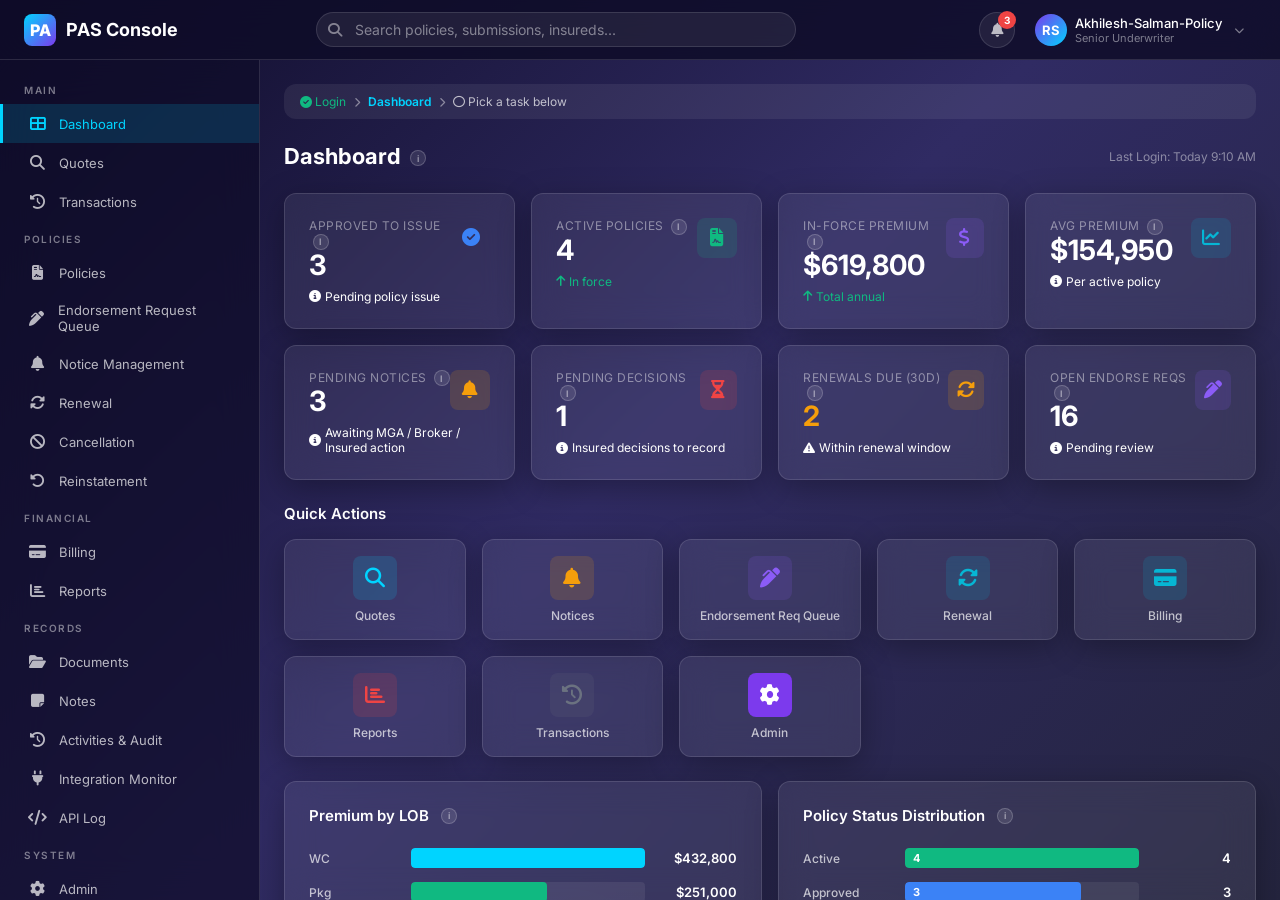
==== commit bd592ec2: "modified notice management and policy expiry" ====
--- a/index.html
+++ b/index.html
@@ -91,8 +91,8 @@
     <div class="kpi-card glass"><div class="kpi-top"><div><div class="kpi-label">Active Policies <i class="info-btn" onclick="showInfo('policy-status')">i</i></div><div class="kpi-value">0</div></div><div class="kpi-icon" style="background:var(--success-bg);color:var(--success);"><i class="fas fa-file-contract"></i></div></div><div class="kpi-trend up"><i class="fas fa-arrow-up"></i> In force</div></div>
     <div class="kpi-card glass"><div class="kpi-top"><div><div class="kpi-label">In-Force Premium <i class="info-btn" onclick="showInfo('premium')">i</i></div><div class="kpi-value">$0</div></div><div class="kpi-icon" style="background:var(--purple-bg);color:var(--purple);"><i class="fas fa-dollar-sign"></i></div></div><div class="kpi-trend up"><i class="fas fa-arrow-up"></i> Total annual</div></div>
     <div class="kpi-card glass"><div class="kpi-top"><div><div class="kpi-label">Avg Premium <i class="info-btn" onclick="showInfo('premium')">i</i></div><div class="kpi-value">$0</div></div><div class="kpi-icon" style="background:var(--cyan-bg);color:var(--cyan);"><i class="fas fa-chart-line"></i></div></div><div class="kpi-trend"><i class="fas fa-info-circle"></i> Per active policy</div></div>
-    <div class="kpi-card glass"><div class="kpi-top"><div><div class="kpi-label">Pending Notices <i class="info-btn" onclick="showInfo('notice-management')">i</i></div><div class="kpi-value">0</div></div><div class="kpi-icon" style="background:var(--warning-bg);color:var(--warning);"><i class="fas fa-bell"></i></div></div><div class="kpi-trend"><i class="fas fa-info-circle"></i> Awaiting MGA action</div></div>
-    <div class="kpi-card glass"><div class="kpi-top"><div><div class="kpi-label">Pending Decisions <i class="info-btn" onclick="showInfo('notice-management')">i</i></div><div class="kpi-value">0</div></div><div class="kpi-icon" style="background:var(--danger-bg);color:var(--danger);"><i class="fas fa-hourglass-half"></i></div></div><div class="kpi-trend"><i class="fas fa-info-circle"></i> MGA decisions needed</div></div>
+    <div class="kpi-card glass"><div class="kpi-top"><div><div class="kpi-label">Pending Notices <i class="info-btn" onclick="showInfo('notice-management')">i</i></div><div class="kpi-value">0</div></div><div class="kpi-icon" style="background:var(--warning-bg);color:var(--warning);"><i class="fas fa-bell"></i></div></div><div class="kpi-trend"><i class="fas fa-info-circle"></i> Awaiting MGA / Broker / Insured action</div></div>
+    <div class="kpi-card glass"><div class="kpi-top"><div><div class="kpi-label">Pending Decisions <i class="info-btn" onclick="showInfo('notice-management')">i</i></div><div class="kpi-value">0</div></div><div class="kpi-icon" style="background:var(--danger-bg);color:var(--danger);"><i class="fas fa-hourglass-half"></i></div></div><div class="kpi-trend"><i class="fas fa-info-circle"></i> Insured decisions to record</div></div>
     <div class="kpi-card glass"><div class="kpi-top"><div><div class="kpi-label">Renewals Due (30d) <i class="info-btn" onclick="showInfo('renewal')">i</i></div><div class="kpi-value">0</div></div><div class="kpi-icon" style="background:var(--warning-bg);color:var(--warning);"><i class="fas fa-sync-alt"></i></div></div><div class="kpi-trend warning"><i class="fas fa-exclamation-triangle"></i> Within renewal window</div></div>
     <div class="kpi-card glass"><div class="kpi-top"><div><div class="kpi-label">Open Endorse Reqs <i class="info-btn" onclick="showInfo('endorsement')">i</i></div><div class="kpi-value">0</div></div><div class="kpi-icon" style="background:var(--purple-bg);color:var(--purple);"><i class="fas fa-pen-alt"></i></div></div><div class="kpi-trend"><i class="fas fa-info-circle"></i> Pending review</div></div>
   </div>
@@ -140,11 +140,11 @@
   </div>
   <div class="grid-2">
     <div class="card glass"><div class="card-title">Recent Activity <i class="info-btn" onclick="showInfo('activity-log')">i</i></div>
-      <table class="data-table"><thead><tr><th>Time</th><th>User</th><th>Action</th><th>Entity</th></tr></thead><tbody id="dash-activity">
+      <table class="data-table"><thead><tr><th>Time <i class="info-btn info-btn-sm" onclick="showInfo('audit-timestamp')">i</i></th><th>User <i class="info-btn info-btn-sm" onclick="showInfo('user-name')">i</i></th><th>Action <i class="info-btn info-btn-sm" onclick="showInfo('activity-log')">i</i></th><th>Entity <i class="info-btn info-btn-sm" onclick="showInfo('audit-entity')">i</i></th></tr></thead><tbody id="dash-activity">
       </tbody></table>
     </div>
     <div class="card glass"><div class="card-title">Upcoming Renewals <i class="info-btn" onclick="showInfo('renewal')">i</i></div>
-      <table class="data-table"><thead><tr><th>Policy</th><th>Insured</th><th>Expiration</th><th>Days Left</th></tr></thead><tbody id="dash-renewals">
+      <table class="data-table"><thead><tr><th>Policy <i class="info-btn info-btn-sm" onclick="showInfo('policy-number')">i</i></th><th>Insured <i class="info-btn info-btn-sm" onclick="showInfo('insured-name')">i</i></th><th>Expiration <i class="info-btn info-btn-sm" onclick="showInfo('expiration-date')">i</i></th><th>Days Left <i class="info-btn info-btn-sm" onclick="showInfo('renewal')">i</i></th></tr></thead><tbody id="dash-renewals">
       </tbody></table>
     </div>
   </div>
@@ -159,31 +159,51 @@
     <div class="form-group"><select class="form-input" id="qs-lob"><option>All Lines of Business</option><option>General Liability</option><option>Professional Liability</option><option>Auto Liability</option><option>Property</option><option>Workers Compensation</option><option>Package</option></select></div>
   </div></div>
   <div class="filter-bar">
-    <span class="filter-chip active" data-filter="all" onclick="filterQuotes('all')">All (12)</span><span class="filter-chip" data-filter="approved" onclick="filterQuotes('approved')">Approved (3)</span><span class="filter-chip" data-filter="active" onclick="filterQuotes('active')">Active (7)</span><span class="filter-chip" data-filter="cancelled" onclick="filterQuotes('cancelled')">Cancelled (2)</span><span class="filter-chip" data-filter="expired" onclick="filterQuotes('expired')">Expired (0)</span>
-  </div>
-  <div class="card glass">
-    <table class="data-table"><thead><tr><th>Quote ID <i class="info-btn info-btn-sm" onclick="showInfo('quote-id')">i</i></th><th>Insured</th><th>LOB <i class="info-btn info-btn-sm" onclick="showInfo('lob')">i</i></th><th>Status <i class="info-btn info-btn-sm" onclick="showInfo('quote-status')">i</i></th><th>Effective <i class="info-btn info-btn-sm" onclick="showInfo('effective-date')">i</i></th><th>Expiration <i class="info-btn info-btn-sm" onclick="showInfo('expiration-date')">i</i></th><th>Premium <i class="info-btn info-btn-sm" onclick="showInfo('premium')">i</i></th><th>Policy #</th><th>Actions</th></tr></thead><tbody id="quotes-table-body">
+    <span class="filter-chip active" data-filter="approved" onclick="filterQuotes('approved')">Approved (0)</span><!-- <span class="filter-chip" data-filter="all" onclick="filterQuotes('all')">All</span><span class="filter-chip" data-filter="active" onclick="filterQuotes('active')">Active</span><span class="filter-chip" data-filter="cancelled" onclick="filterQuotes('cancelled')">Cancelled</span><span class="filter-chip" data-filter="expired" onclick="filterQuotes('expired')">Expired</span> -->
+  </div>
+  <div class="card glass">
+    <table class="data-table"><thead><tr><th>Quote ID <i class="info-btn info-btn-sm" onclick="showInfo('quote-id')">i</i></th><th>Insured <i class="info-btn info-btn-sm" onclick="showInfo('insured-name')">i</i></th><th>LOB <i class="info-btn info-btn-sm" onclick="showInfo('lob')">i</i></th><th>Status <i class="info-btn info-btn-sm" onclick="showInfo('quote-status')">i</i></th><th>Effective <i class="info-btn info-btn-sm" onclick="showInfo('effective-date')">i</i></th><th>Expiration <i class="info-btn info-btn-sm" onclick="showInfo('expiration-date')">i</i></th><th>Premium <i class="info-btn info-btn-sm" onclick="showInfo('premium')">i</i></th><th>Policy # <i class="info-btn info-btn-sm" onclick="showInfo('policy-number')">i</i></th><th>Actions</th></tr></thead><tbody id="quotes-table-body">
     </tbody></table>
   </div>
 </div>
 
 <!-- 8. NOTICE MANAGEMENT -->
 <div id="screen-notice-management" class="screen">
-  <div class="journey-bar"><span class="step done"><i class="fas fa-check-circle"></i> Dashboard</span><span class="arrow"><i class="fas fa-chevron-right"></i></span><span class="step current">Notice Management</span><span class="arrow"><i class="fas fa-chevron-right"></i></span><span class="step"><i class="far fa-circle"></i> MGA Decision</span></div>
+  <div class="journey-bar"><span class="step done"><i class="fas fa-check-circle"></i> Dashboard</span><span class="arrow"><i class="fas fa-chevron-right"></i></span><span class="step current">Notice Management</span><span class="arrow"><i class="fas fa-chevron-right"></i></span><span class="step"><i class="far fa-circle"></i> Insured Confirmation</span></div>
   <div class="page-header"><div style="display:flex;align-items:center;gap:12px;"><button class="btn btn-ghost btn-sm" onclick="showScreen('dashboard')"><i class="fas fa-arrow-left"></i></button><h1>Notice Management <i class="info-btn" onclick="showInfo('notice-management')">i</i></h1></div><div class="actions"><span style="font-size:12px;color:var(--text-muted);">Owned by PAS — Workflow</span></div></div>
   <div class="summary-card glass">
-    <div class="sc-item"><div class="sc-label">Draft</div><div class="sc-value" style="color:var(--warning);">-</div></div>
-    <div class="sc-item"><div class="sc-label">Sent to MGA</div><div class="sc-value" style="color:var(--info);">-</div></div>
-    <div class="sc-item"><div class="sc-label">Pending Decision</div><div class="sc-value" style="color:var(--purple);">-</div></div>
-    <div class="sc-item"><div class="sc-label">Executed</div><div class="sc-value" style="color:var(--success);">-</div></div>
-  </div>
-  <div class="card glass">
-    <div class="card-title">Notice Flow: Draft <i class="fas fa-arrow-right" style="font-size:12px;color:var(--text-muted);"></i> Generated <i class="fas fa-arrow-right" style="font-size:12px;color:var(--text-muted);"></i> Sent <i class="fas fa-arrow-right" style="font-size:12px;color:var(--text-muted);"></i> Acknowledged <i class="fas fa-arrow-right" style="font-size:12px;color:var(--text-muted);"></i> Delivered <i class="fas fa-arrow-right" style="font-size:12px;color:var(--text-muted);"></i> Accepted/Rejected <i class="fas fa-arrow-right" style="font-size:12px;color:var(--text-muted);"></i> Executed</div>
-    <table class="data-table"><thead><tr><th>Notice ID</th><th>Type</th><th>Quote</th><th>Insured</th><th>Premium / Proposed</th><th>Status</th><th>Actions</th></tr></thead><tbody id="notices-body">
+    <div class="sc-item"><div class="sc-label">Draft <i class="info-btn info-btn-sm" onclick="showInfo('notice-status')">i</i></div><div class="sc-value" style="color:var(--warning);">-</div></div>
+    <div class="sc-item"><div class="sc-label">In MGA / Broker Chain <i class="info-btn info-btn-sm" onclick="showInfo('notice-status')">i</i></div><div class="sc-value" style="color:var(--info);">-</div></div>
+    <div class="sc-item"><div class="sc-label">Pending Insured Decision <i class="info-btn info-btn-sm" onclick="showInfo('notice-status')">i</i></div><div class="sc-value" style="color:var(--purple);">-</div></div>
+    <div class="sc-item"><div class="sc-label">Executed <i class="info-btn info-btn-sm" onclick="showInfo('notice-status')">i</i></div><div class="sc-value" style="color:var(--success);">-</div></div>
+  </div>
+  <div class="card glass">
+    <div class="card-title">Notice Flow: Draft <i class="fas fa-arrow-right" style="font-size:12px;color:var(--text-muted);"></i> Generated <i class="fas fa-arrow-right" style="font-size:12px;color:var(--text-muted);"></i> Sent <i class="fas fa-arrow-right" style="font-size:12px;color:var(--text-muted);"></i> MGA Acknowledged <i class="fas fa-arrow-right" style="font-size:12px;color:var(--text-muted);"></i> With Broker <i class="fas fa-arrow-right" style="font-size:12px;color:var(--text-muted);"></i> Insured Review <i class="fas fa-arrow-right" style="font-size:12px;color:var(--text-muted);"></i> Insured Confirmation <i class="fas fa-arrow-right" style="font-size:12px;color:var(--text-muted);"></i> Accepted/Rejected <i class="fas fa-arrow-right" style="font-size:12px;color:var(--text-muted);"></i> Executed</div>
+    <table class="data-table"><thead><tr><th>Notice ID <i class="info-btn info-btn-sm" onclick="showInfo('notice-id')">i</i></th><th>Type <i class="info-btn info-btn-sm" onclick="showInfo('notice-type')">i</i></th><th>Quote <i class="info-btn info-btn-sm" onclick="showInfo('quote-id')">i</i></th><th>Insured <i class="info-btn info-btn-sm" onclick="showInfo('insured-name')">i</i></th><th>Premium / Proposed <i class="info-btn info-btn-sm" onclick="showInfo('premium')">i</i></th><th>Status <i class="info-btn info-btn-sm" onclick="showInfo('notice-status')">i</i></th><th>Actions</th></tr></thead><tbody id="notices-body">
     </tbody></table>
   </div>
   <div class="card glass mt-md" style="padding:12px;background:var(--accent-dim);border-radius:var(--radius-sm);">
-    <div style="font-size:12px;color:var(--text-muted);"><strong>Integration:</strong> Notification Service — Sends email to MGA on "Send" action. PAS publishes <code>NoticeGenerated</code>, <code>NoticeAccepted</code>, <code>NoticeRejected</code> events.</div>
+    <div style="font-size:12px;color:var(--text-muted);"><strong>Integration:</strong> PAS generates &amp; sends the offer to MGA. The offer then flows MGA → Broker → Insured (tracked automatically). The insured's decision returns to PAS via the MGA; PAS <strong>records</strong> that response (it never selects Accept/Reject). Policies that reach their expiration date without an accepted renewal auto-expire. Consumes: MGA API, Broker API. Events: <code>NoticeGenerated</code>, <code>NoticeSent</code>, <code>InsuredDecisionRecorded</code>, <code>PolicyExpired</code>.</div>
+  </div>
+</div>
+
+<div id="ntc-modal" class="modal-overlay">
+  <div class="modal-box glass" style="width:640px;max-width:90vw;">
+    <div class="modal-header"><h3>Notice Record — <span id="ntc-modal-id">-</span></h3><button class="modal-close" onclick="closeNoticeDetail()">&times;</button></div>
+    <div class="modal-body" style="padding:var(--spacing-lg);">
+      <div class="summary-card glass-sm" style="margin-bottom:16px;">
+        <div class="sc-item"><div class="sc-label">Insured <i class="info-btn info-btn-sm" onclick="showInfo('insured-name')">i</i></div><div class="sc-value" id="ntc-modal-insured">-</div></div>
+        <div class="sc-item"><div class="sc-label">Quote <i class="info-btn info-btn-sm" onclick="showInfo('quote-id')">i</i></div><div class="sc-value" id="ntc-modal-quote" style="font-family:monospace;">-</div></div>
+        <div class="sc-item"><div class="sc-label">Type <i class="info-btn info-btn-sm" onclick="showInfo('notice-type')">i</i></div><div class="sc-value" id="ntc-modal-type">-</div></div>
+        <div class="sc-item"><div class="sc-label">Offer <i class="info-btn info-btn-sm" onclick="showInfo('offer-number')">i</i></div><div class="sc-value" id="ntc-modal-offer">-</div></div>
+        <div class="sc-item"><div class="sc-label">Proposed Premium <i class="info-btn info-btn-sm" onclick="showInfo('premium')">i</i></div><div class="sc-value" id="ntc-modal-premium" style="color:var(--accent);">-</div></div>
+        <div class="sc-item"><div class="sc-label">Proposed Term <i class="info-btn info-btn-sm" onclick="showInfo('proposed-values')">i</i></div><div class="sc-value" id="ntc-modal-dates">-</div></div>
+        <div class="sc-item"><div class="sc-label">Status <i class="info-btn info-btn-sm" onclick="showInfo('notice-status')">i</i></div><div class="sc-value" id="ntc-modal-status">-</div></div>
+      </div>
+      <div id="ntc-modal-decision" style="display:none;margin-bottom:16px;padding:10px 14px;background:var(--accent-dim);border-radius:var(--radius-sm);"></div>
+      <div class="card-title" style="margin-bottom:8px;">Timeline / Record <i class="info-btn" onclick="showInfo('notice-events')">i</i></div>
+      <div class="timeline" id="ntc-modal-timeline"></div>
+    </div>
   </div>
 </div>
 
@@ -192,7 +212,7 @@
   <div class="journey-bar"><span class="step done"><i class="fas fa-check-circle"></i> Dashboard</span><span class="arrow"><i class="fas fa-chevron-right"></i></span><span class="step current">Transactions</span><span class="arrow"><i class="fas fa-chevron-right"></i></span><span class="step"><i class="far fa-circle"></i> Lifecycle Timeline</span></div>
   <div class="page-header"><div style="display:flex;align-items:center;gap:12px;"><button class="btn btn-ghost btn-sm" onclick="showScreen('dashboard')"><i class="fas fa-arrow-left"></i></button><h1>Transaction History <i class="info-btn" onclick="showInfo('transaction')">i</i></h1></div><div class="actions"><span style="font-size:12px;color:var(--text-muted);">Append-only — Owned by PAS</span></div></div>
   <div class="card glass">
-    <table class="data-table"><thead><tr><th>Transaction #</th><th>Type</th><th>Quote</th><th>Insured</th><th>Effective Date</th><th>Status</th><th>Summary</th></tr></thead><tbody id="transactions-body">
+    <table class="data-table"><thead><tr><th>Transaction # <i class="info-btn info-btn-sm" onclick="showInfo('transaction')">i</i></th><th>Type <i class="info-btn info-btn-sm" onclick="showInfo('transaction-type')">i</i></th><th>Quote <i class="info-btn info-btn-sm" onclick="showInfo('quote-id')">i</i></th><th>Insured <i class="info-btn info-btn-sm" onclick="showInfo('insured-name')">i</i></th><th>Effective Date <i class="info-btn info-btn-sm" onclick="showInfo('effective-date')">i</i></th><th>Status <i class="info-btn info-btn-sm" onclick="showInfo('transaction-status')">i</i></th><th>Summary <i class="info-btn info-btn-sm" onclick="showInfo('transaction-summary')">i</i></th></tr></thead><tbody id="transactions-body">
     </tbody></table>
   </div>
 </div>
@@ -262,11 +282,11 @@
       <div class="tab-item" data-tab="bill-transactions" onclick="switchTab('bill-tabs','bill-transactions')">Transactions</div>
     </div>
     <div id="tab-bill-policies" class="tab-content active">
-      <table class="data-table"><thead><tr><th>Quote</th><th>Insured</th><th>Installment <i class="info-btn info-btn-sm" onclick="showInfo('installment')">i</i></th><th>Amount</th><th>Due Date</th><th>Status</th><th>Actions</th></tr></thead><tbody id="billing-schedule-body">
+      <table class="data-table"><thead><tr><th>Quote <i class="info-btn info-btn-sm" onclick="showInfo('quote-id')">i</i></th><th>Insured <i class="info-btn info-btn-sm" onclick="showInfo('insured-name')">i</i></th><th>Installment <i class="info-btn info-btn-sm" onclick="showInfo('installment')">i</i></th><th>Amount <i class="info-btn info-btn-sm" onclick="showInfo('amount-due')">i</i></th><th>Due Date <i class="info-btn info-btn-sm" onclick="showInfo('due-date')">i</i></th><th>Status <i class="info-btn info-btn-sm" onclick="showInfo('billing-status')">i</i></th><th>Actions</th></tr></thead><tbody id="billing-schedule-body">
       </tbody></table>
     </div>
     <div id="tab-bill-transactions" class="tab-content">
-      <table class="data-table"><thead><tr><th>Date</th><th>Type</th><th>Method</th><th>Reference</th><th>Amount</th><th>Status</th></tr></thead><tbody id="billing-transactions-body">
+      <table class="data-table"><thead><tr><th>Date <i class="info-btn info-btn-sm" onclick="showInfo('transaction')">i</i></th><th>Type <i class="info-btn info-btn-sm" onclick="showInfo('transaction-type')">i</i></th><th>Method <i class="info-btn info-btn-sm" onclick="showInfo('billing-method')">i</i></th><th>Reference <i class="info-btn info-btn-sm" onclick="showInfo('payment-reference')">i</i></th><th>Amount <i class="info-btn info-btn-sm" onclick="showInfo('amount-due')">i</i></th><th>Status <i class="info-btn info-btn-sm" onclick="showInfo('billing-status')">i</i></th></tr></thead><tbody id="billing-transactions-body">
       </tbody></table>
     </div>
   </div>
@@ -277,12 +297,21 @@
   <div class="journey-bar"><span class="step done"><i class="fas fa-check-circle"></i> Dashboard</span><span class="arrow"><i class="fas fa-chevron-right"></i></span><span class="step current">Documents</span><span class="arrow"><i class="fas fa-chevron-right"></i></span><span class="step"><i class="far fa-circle"></i> Upload / View</span></div>
   <div class="page-header"><div style="display:flex;align-items:center;gap:12px;"><button class="btn btn-ghost btn-sm" onclick="showScreen('dashboard')"><i class="fas fa-arrow-left"></i></button><h1>Document Repository <i class="info-btn" onclick="showInfo('document-type')">i</i></h1></div><button class="btn btn-primary btn-sm"><i class="fas fa-upload"></i> Upload</button></div>
   <div class="card glass">
-    <table class="data-table"><thead><tr><th>Document</th><th>Policy</th><th>Category <i class="info-btn info-btn-sm" onclick="showInfo('document-type')">i</i></th><th>Status <i class="info-btn info-btn-sm" onclick="showInfo('doc-status')">i</i></th><th>Uploaded By</th><th>Date</th><th>Actions</th></tr></thead><tbody id="documents-body">
+    <table class="data-table"><thead><tr><th>Document <i class="info-btn info-btn-sm" onclick="showInfo('document')">i</i></th><th>Policy <i class="info-btn info-btn-sm" onclick="showInfo('policy-number')">i</i></th><th>Category <i class="info-btn info-btn-sm" onclick="showInfo('document-type')">i</i></th><th>Status <i class="info-btn info-btn-sm" onclick="showInfo('doc-status')">i</i></th><th>Uploaded By <i class="info-btn info-btn-sm" onclick="showInfo('uploaded-by')">i</i></th><th>Date <i class="info-btn info-btn-sm" onclick="showInfo('created-date')">i</i></th><th>Actions</th></tr></thead><tbody id="documents-body">
     </tbody></table>
   </div>
-</div>
-
-<!-- 12. NOTES -->
+  <!-- Document Viewer Modal -->
+  <div id="doc-viewer-modal" class="modal-overlay">
+    <div class="modal-box glass" style="width:700px;max-width:90vw;">
+      <div class="modal-header"><h3 id="doc-viewer-title">Document</h3><button class="modal-close" onclick="closeDocViewer()">&times;</button></div>
+      <div class="modal-body" id="doc-viewer-body" style="max-height:60vh;overflow-y:auto;padding:var(--spacing-lg);min-height:200px;"></div>
+      <div style="padding:var(--spacing-md) var(--spacing-lg);border-top:1px solid var(--glass-border);display:flex;gap:8px;justify-content:flex-end;">
+        <button class="btn btn-ghost btn-sm" onclick="closeDocViewer()">Close</button>
+        <button class="btn btn-primary btn-sm" onclick="alert('Download — not implemented in this phase')"><i class="fas fa-download"></i> Download</button>
+      </div>
+    </div>
+  </div>
+</div>
 <div id="screen-notes" class="screen">
   <div class="journey-bar"><span class="step done"><i class="fas fa-check-circle"></i> Dashboard</span><span class="arrow"><i class="fas fa-chevron-right"></i></span><span class="step current">Notes</span><span class="arrow"><i class="fas fa-chevron-right"></i></span><span class="step"><i class="far fa-circle"></i> Add Note</span></div>
   <div class="page-header"><div style="display:flex;align-items:center;gap:12px;"><button class="btn btn-ghost btn-sm" onclick="showScreen('dashboard')"><i class="fas fa-arrow-left"></i></button><h1>Notes <i class="info-btn" onclick="showInfo('uw-notes')">i</i></h1></div><button class="btn btn-primary btn-sm" onclick="alert('New note dialog (not implemented in wireframe)')"><i class="fas fa-plus"></i> Add Note</button></div>
@@ -307,7 +336,7 @@
       </div>
     </div>
     <div id="tab-act-audit" class="tab-content">
-      <table class="data-table"><thead><tr><th>Timestamp</th><th>User</th><th>Action <i class="info-btn info-btn-sm" onclick="showInfo('audit-trail')">i</i></th><th>Entity</th><th>Entity ID</th><th>Details</th></tr></thead><tbody id="audit-log-body">
+      <table class="data-table"><thead><tr><th>Timestamp <i class="info-btn info-btn-sm" onclick="showInfo('audit-timestamp')">i</i></th><th>User <i class="info-btn info-btn-sm" onclick="showInfo('audit-user')">i</i></th><th>Action <i class="info-btn info-btn-sm" onclick="showInfo('audit-trail')">i</i></th><th>Entity <i class="info-btn info-btn-sm" onclick="showInfo('audit-entity')">i</i></th><th>Entity ID <i class="info-btn info-btn-sm" onclick="showInfo('audit-entity-id')">i</i></th><th>Details <i class="info-btn info-btn-sm" onclick="showInfo('audit-details')">i</i></th></tr></thead><tbody id="audit-log-body">
       </tbody></table>
     </div>
   </div>
@@ -318,20 +347,20 @@
   <div class="journey-bar"><span class="step done"><i class="fas fa-check-circle"></i> Dashboard</span><span class="arrow"><i class="fas fa-chevron-right"></i></span><span class="step current">Reports</span><span class="arrow"><i class="fas fa-chevron-right"></i></span><span class="step"><i class="far fa-circle"></i> Schedule</span></div>
   <div class="page-header"><div style="display:flex;align-items:center;gap:12px;"><button class="btn btn-ghost btn-sm" onclick="showScreen('dashboard')"><i class="fas fa-arrow-left"></i></button><h1>Reports <i class="info-btn" onclick="showInfo('reports')">i</i></h1></div><button class="btn btn-primary btn-sm"><i class="fas fa-calendar-alt"></i> Schedule Report</button></div>
   <div class="summary-card glass">
-    <div class="sc-item"><div class="sc-label">Total Policies</div><div class="sc-value">8</div></div>
-    <div class="sc-item"><div class="sc-label">Total Premium</div><div class="sc-value" style="color:var(--success);">$1.07M</div></div>
-    <div class="sc-item"><div class="sc-label">Pending Subs</div><div class="sc-value" style="color:var(--warning);">5</div></div>
-    <div class="sc-item"><div class="sc-label">Loss Ratio</div><div class="sc-value">42%</div></div>
+    <div class="sc-item"><div class="sc-label">Total Policies <i class="info-btn info-btn-sm" onclick="showInfo('policy-status')">i</i></div><div class="sc-value">8</div></div>
+    <div class="sc-item"><div class="sc-label">Total Premium <i class="info-btn info-btn-sm" onclick="showInfo('premium')">i</i></div><div class="sc-value" style="color:var(--success);">$1.07M</div></div>
+    <div class="sc-item"><div class="sc-label">Pending Subs <i class="info-btn info-btn-sm" onclick="showInfo('quote-status')">i</i></div><div class="sc-value" style="color:var(--warning);">5</div></div>
+    <div class="sc-item"><div class="sc-label">Loss Ratio <i class="info-btn info-btn-sm" onclick="showInfo('reports')">i</i></div><div class="sc-value">42%</div></div>
   </div>
   <div class="report-grid">
-    <div class="report-card glass-sm"><div class="rc-icon" style="color:var(--accent);"><i class="fas fa-chart-bar"></i></div><div class="rc-title">Premium by LOB</div><div class="rc-desc">Premium distribution across lines of business</div><button class="btn btn-xs" style="background:var(--accent-dim);color:var(--accent);">Run</button></div>
-    <div class="report-card glass-sm"><div class="rc-icon" style="color:var(--success);"><i class="fas fa-chart-pie"></i></div><div class="rc-title">Policy Count by Status</div><div class="rc-desc">Active, expired, cancelled breakdown</div><button class="btn btn-xs" style="background:var(--accent-dim);color:var(--accent);">Run</button></div>
-    <div class="report-card glass-sm"><div class="rc-icon" style="color:var(--warning);"><i class="fas fa-chart-line"></i></div><div class="rc-title">Submission Trend</div><div class="rc-desc">Submission volume over time</div><button class="btn btn-xs" style="background:var(--accent-dim);color:var(--accent);">Run</button></div>
-    <div class="report-card glass-sm"><div class="rc-icon" style="color:var(--info);"><i class="fas fa-tachometer-alt"></i></div><div class="rc-title">UW Performance</div><div class="rc-desc">Turnaround time, approval rate</div><button class="btn btn-xs" style="background:var(--accent-dim);color:var(--accent);">Run</button></div>
-    <div class="report-card glass-sm"><div class="rc-icon" style="color:var(--danger);"><i class="fas fa-file-invoice-dollar"></i></div><div class="rc-title">Aged Receivables</div><div class="rc-desc">Outstanding premium by aging bucket</div><button class="btn btn-xs" style="background:var(--accent-dim);color:var(--accent);">Run</button></div>
-    <div class="report-card glass-sm"><div class="rc-icon" style="color:var(--purple);"><i class="fas fa-exchange-alt"></i></div><div class="rc-title">Endorsement Summary</div><div class="rc-desc">Endorsement volume by type</div><button class="btn btn-xs" style="background:var(--accent-dim);color:var(--accent);">Run</button></div>
-    <div class="report-card glass-sm"><div class="rc-icon" style="color:var(--cyan);"><i class="fas fa-sync-alt"></i></div><div class="rc-title">Renewal Pipeline</div><div class="rc-desc">Upcoming renewals in next 90 days</div><button class="btn btn-xs" style="background:var(--accent-dim);color:var(--accent);">Run</button></div>
-    <div class="report-card glass-sm"><div class="rc-icon" style="color:var(--gray);"><i class="fas fa-history"></i></div><div class="rc-title">Audit Trail</div><div class="rc-desc">Complete change history export</div><button class="btn btn-xs" style="background:var(--accent-dim);color:var(--accent);">Run</button></div>
+    <div class="report-card glass-sm"><div class="rc-icon" style="color:var(--accent);"><i class="fas fa-chart-bar"></i></div><div class="rc-title">Premium by LOB <i class="info-btn info-btn-sm" onclick="showInfo('reports')">i</i></div><div class="rc-desc">Premium distribution across lines of business</div><button class="btn btn-xs" style="background:var(--accent-dim);color:var(--accent);">Run</button></div>
+    <div class="report-card glass-sm"><div class="rc-icon" style="color:var(--success);"><i class="fas fa-chart-pie"></i></div><div class="rc-title">Policy Count by Status <i class="info-btn info-btn-sm" onclick="showInfo('reports')">i</i></div><div class="rc-desc">Active, expired, cancelled breakdown</div><button class="btn btn-xs" style="background:var(--accent-dim);color:var(--accent);">Run</button></div>
+    <div class="report-card glass-sm"><div class="rc-icon" style="color:var(--warning);"><i class="fas fa-chart-line"></i></div><div class="rc-title">Submission Trend <i class="info-btn info-btn-sm" onclick="showInfo('reports')">i</i></div><div class="rc-desc">Submission volume over time</div><button class="btn btn-xs" style="background:var(--accent-dim);color:var(--accent);">Run</button></div>
+    <div class="report-card glass-sm"><div class="rc-icon" style="color:var(--info);"><i class="fas fa-tachometer-alt"></i></div><div class="rc-title">UW Performance <i class="info-btn info-btn-sm" onclick="showInfo('reports')">i</i></div><div class="rc-desc">Turnaround time, approval rate</div><button class="btn btn-xs" style="background:var(--accent-dim);color:var(--accent);">Run</button></div>
+    <div class="report-card glass-sm"><div class="rc-icon" style="color:var(--danger);"><i class="fas fa-file-invoice-dollar"></i></div><div class="rc-title">Aged Receivables <i class="info-btn info-btn-sm" onclick="showInfo('reports')">i</i></div><div class="rc-desc">Outstanding premium by aging bucket</div><button class="btn btn-xs" style="background:var(--accent-dim);color:var(--accent);">Run</button></div>
+    <div class="report-card glass-sm"><div class="rc-icon" style="color:var(--purple);"><i class="fas fa-exchange-alt"></i></div><div class="rc-title">Endorsement Summary <i class="info-btn info-btn-sm" onclick="showInfo('reports')">i</i></div><div class="rc-desc">Endorsement volume by type</div><button class="btn btn-xs" style="background:var(--accent-dim);color:var(--accent);">Run</button></div>
+    <div class="report-card glass-sm"><div class="rc-icon" style="color:var(--cyan);"><i class="fas fa-sync-alt"></i></div><div class="rc-title">Renewal Pipeline <i class="info-btn info-btn-sm" onclick="showInfo('reports')">i</i></div><div class="rc-desc">Upcoming renewals in next 90 days</div><button class="btn btn-xs" style="background:var(--accent-dim);color:var(--accent);">Run</button></div>
+    <div class="report-card glass-sm"><div class="rc-icon" style="color:var(--gray);"><i class="fas fa-history"></i></div><div class="rc-title">Audit Trail <i class="info-btn info-btn-sm" onclick="showInfo('reports')">i</i></div><div class="rc-desc">Complete change history export</div><button class="btn btn-xs" style="background:var(--accent-dim);color:var(--accent);">Run</button></div>
   </div>
 </div>
 
@@ -340,7 +369,7 @@
   <div class="journey-bar"><span class="step done"><i class="fas fa-check-circle"></i> Dashboard</span><span class="arrow"><i class="fas fa-chevron-right"></i></span><span class="step current">Integration Monitor</span><span class="arrow"><i class="fas fa-chevron-right"></i></span><span class="step"><i class="far fa-circle"></i> System Health</span></div>
   <div class="page-header"><div style="display:flex;align-items:center;gap:12px;"><button class="btn btn-ghost btn-sm" onclick="showScreen('dashboard')"><i class="fas fa-arrow-left"></i></button><h1>Integration Monitor <i class="info-btn" onclick="showInfo('integration-monitor')">i</i></h1></div><div class="actions"><span style="font-size:12px;color:var(--text-muted);">Real-time service health — Owned by PAS</span></div></div>
   <div class="card glass">
-    <div class="card-title">External Service Status</div>
+    <div class="card-title">External Service Status <i class="info-btn" onclick="showInfo('integration-monitor')">i</i></div>
     <div class="integration-grid" id="integration-body" style="display:grid;grid-template-columns:repeat(auto-fill,minmax(280px,1fr));gap:12px;">
     </div>
   </div>
@@ -357,7 +386,7 @@
     <div style="font-size:12px;color:var(--text-muted);"><strong>API Contract:</strong> Every lifecycle action follows: Receive API → Validate → Business Processing → Database Update → Publish Event → Response.</div>
   </div>
   <div class="card glass">
-    <table class="data-table"><thead><tr><th>Timestamp</th><th>Dir</th><th>Endpoint</th><th>Method</th><th>Status</th><th>Duration</th><th>Retries</th><th>Correlation ID</th><th>Payload</th></tr></thead><tbody id="api-log-body">
+    <table class="data-table"><thead><tr><th>Timestamp <i class="info-btn info-btn-sm" onclick="showInfo('audit-timestamp')">i</i></th><th>Dir <i class="info-btn info-btn-sm" onclick="showInfo('api-direction')">i</i></th><th>Endpoint <i class="info-btn info-btn-sm" onclick="showInfo('api-endpoint')">i</i></th><th>Method <i class="info-btn info-btn-sm" onclick="showInfo('api-method')">i</i></th><th>Status <i class="info-btn info-btn-sm" onclick="showInfo('api-status')">i</i></th><th>Duration <i class="info-btn info-btn-sm" onclick="showInfo('api-duration')">i</i></th><th>Retries <i class="info-btn info-btn-sm" onclick="showInfo('api-retries')">i</i></th><th>Correlation ID <i class="info-btn info-btn-sm" onclick="showInfo('api-correlation-id')">i</i></th><th>Payload <i class="info-btn info-btn-sm" onclick="showInfo('api-payload')">i</i></th></tr></thead><tbody id="api-log-body">
     </tbody></table>
   </div>
 </div>
@@ -373,11 +402,11 @@
       <div class="tab-item" data-tab="admin-settings" onclick="switchTab('admin-tabs','admin-settings')">System Settings</div>
     </div>
     <div id="tab-admin-users" class="tab-content active">
-      <table class="data-table"><thead><tr><th>User</th><th>Email</th><th>Role</th><th>Status</th><th>Last Login</th></tr></thead><tbody id="admin-users-body">
+      <table class="data-table"><thead><tr><th>User <i class="info-btn info-btn-sm" onclick="showInfo('user-name')">i</i></th><th>Email <i class="info-btn info-btn-sm" onclick="showInfo('user-email')">i</i></th><th>Role <i class="info-btn info-btn-sm" onclick="showInfo('user-role')">i</i></th><th>Status <i class="info-btn info-btn-sm" onclick="showInfo('user-status')">i</i></th><th>Last Login <i class="info-btn info-btn-sm" onclick="showInfo('last-login')">i</i></th></tr></thead><tbody id="admin-users-body">
       </tbody></table>
     </div>
     <div id="tab-admin-roles" class="tab-content">
-      <table class="data-table"><thead><tr><th>Role</th><th>Users</th><th>Permissions</th></tr></thead><tbody id="admin-roles-body">
+      <table class="data-table"><thead><tr><th>Role <i class="info-btn info-btn-sm" onclick="showInfo('role')">i</i></th><th>Users <i class="info-btn info-btn-sm" onclick="showInfo('user-name')">i</i></th><th>Permissions <i class="info-btn info-btn-sm" onclick="showInfo('role-permissions')">i</i></th></tr></thead><tbody id="admin-roles-body">
       </tbody></table>
     </div>
     <div id="tab-admin-settings" class="tab-content">
@@ -398,20 +427,20 @@
       <div class="card glass-sm" style="margin-bottom:16px;">
         <div class="card-title" style="font-size:13px;">Quote Review <i class="info-btn" onclick="showInfo('quote')">i</i></div>
         <div class="summary-card">
-          <div class="sc-item"><div class="sc-label">Quote ID</div><div class="sc-value" id="issue-modal-quote-id" style="font-family:monospace;">-</div></div>
-          <div class="sc-item"><div class="sc-label">Insured</div><div class="sc-value" id="issue-modal-insured">-</div></div>
-          <div class="sc-item"><div class="sc-label">Line of Business</div><div class="sc-value" id="issue-modal-lob">-</div></div>
-          <div class="sc-item"><div class="sc-label">Premium</div><div class="sc-value" id="issue-modal-premium" style="color:var(--accent);">-</div></div>
-          <div class="sc-item"><div class="sc-label">Coverage</div><div class="sc-value" id="issue-modal-coverage">-</div></div>
-          <div class="sc-item"><div class="sc-label">Rating Basis</div><div class="sc-value" id="issue-modal-rating">-</div></div>
-          <div class="sc-item"><div class="sc-label">Underwriter</div><div class="sc-value" id="issue-modal-uw">-</div></div>
-          <div class="sc-item"><div class="sc-label">Agent / Broker</div><div class="sc-value" id="issue-modal-agent">-</div></div>
-          <div class="sc-item"><div class="sc-label">MGA</div><div class="sc-value" id="issue-modal-mga">-</div></div>
-          <div class="sc-item"><div class="sc-label">Billing Plan</div><div class="sc-value" id="issue-modal-billing">-</div></div>
+          <div class="sc-item"><div class="sc-label">Quote ID <i class="info-btn info-btn-sm" onclick="showInfo('quote-id')">i</i></div><div class="sc-value" id="issue-modal-quote-id" style="font-family:monospace;">-</div></div>
+          <div class="sc-item"><div class="sc-label">Insured <i class="info-btn info-btn-sm" onclick="showInfo('insured-name')">i</i></div><div class="sc-value" id="issue-modal-insured">-</div></div>
+          <div class="sc-item"><div class="sc-label">Line of Business <i class="info-btn info-btn-sm" onclick="showInfo('lob')">i</i></div><div class="sc-value" id="issue-modal-lob">-</div></div>
+          <div class="sc-item"><div class="sc-label">Premium <i class="info-btn info-btn-sm" onclick="showInfo('premium')">i</i></div><div class="sc-value" id="issue-modal-premium" style="color:var(--accent);">-</div></div>
+          <div class="sc-item"><div class="sc-label">Coverage <i class="info-btn info-btn-sm" onclick="showInfo('coverage')">i</i></div><div class="sc-value" id="issue-modal-coverage">-</div></div>
+          <div class="sc-item"><div class="sc-label">Rating Basis <i class="info-btn info-btn-sm" onclick="showInfo('rating-basis')">i</i></div><div class="sc-value" id="issue-modal-rating">-</div></div>
+          <div class="sc-item"><div class="sc-label">Underwriter <i class="info-btn info-btn-sm" onclick="showInfo('underwriter')">i</i></div><div class="sc-value" id="issue-modal-uw">-</div></div>
+          <div class="sc-item"><div class="sc-label">Agent / Broker <i class="info-btn info-btn-sm" onclick="showInfo('agent')">i</i></div><div class="sc-value" id="issue-modal-agent">-</div></div>
+          <div class="sc-item"><div class="sc-label">MGA <i class="info-btn info-btn-sm" onclick="showInfo('mga')">i</i></div><div class="sc-value" id="issue-modal-mga">-</div></div>
+          <div class="sc-item"><div class="sc-label">Billing Plan <i class="info-btn info-btn-sm" onclick="showInfo('billing-plan')">i</i></div><div class="sc-value" id="issue-modal-billing">-</div></div>
         </div>
       </div>
       <div class="form-grid" style="grid-template-columns:1fr 1fr 1fr;">
-        <div class="form-group"><label class="form-label">Issue Date <i class="info-btn" onclick="showInfo('effective-date')">i</i></label><input id="issue-modal-date" class="form-input" type="date"></div>
+        <div class="form-group"><label class="form-label">Issue Date <i class="info-btn" onclick="showInfo('issue-date')">i</i></label><input id="issue-modal-date" class="form-input" type="date"></div>
         <div class="form-group"><label class="form-label">Effective Date <i class="info-btn" onclick="showInfo('effective-date')">i</i></label><input id="issue-modal-effective" class="form-input" type="date"></div>
         <div class="form-group"><label class="form-label">Expiration Date <i class="info-btn" onclick="showInfo('expiration-date')">i</i></label><input id="issue-modal-expiration" class="form-input" type="date"></div>
       </div>
--- a/style.css
+++ b/style.css
@@ -261,6 +261,12 @@
 .doc-item .doc-name { font-size: 13px; font-weight: 500; }
 .doc-item .doc-meta { font-size: 11px; color: var(--text-muted); }
 .doc-item.disabled { opacity: 0.5; }
+.doc-viewer-form { padding:4px 0; }
+.doc-viewer-form .dv-row { display:flex; padding:10px 12px; border-bottom:1px solid var(--glass-border); align-items:flex-start; }
+.doc-viewer-form .dv-row:last-child { border-bottom:none; }
+.doc-viewer-form .dv-label { width:200px; font-weight:600; color:var(--text-secondary); flex-shrink:0; font-size:12px; text-transform:uppercase; letter-spacing:0.3px; }
+.doc-viewer-form .dv-value { flex:1; color:var(--text); font-size:14px; }
+.doc-viewer-form .dv-section { font-size:13px; font-weight:700; color:var(--accent); padding:14px 12px 4px; }
 .premium-breakdown { max-width: 500px; }
 .pb-row { display: flex; justify-content: space-between; padding: 8px 0; font-size: 13px; color: var(--text-secondary); border-bottom: 1px solid rgba(255,255,255,0.05); }
 .pb-row:last-child { border-bottom: none; }
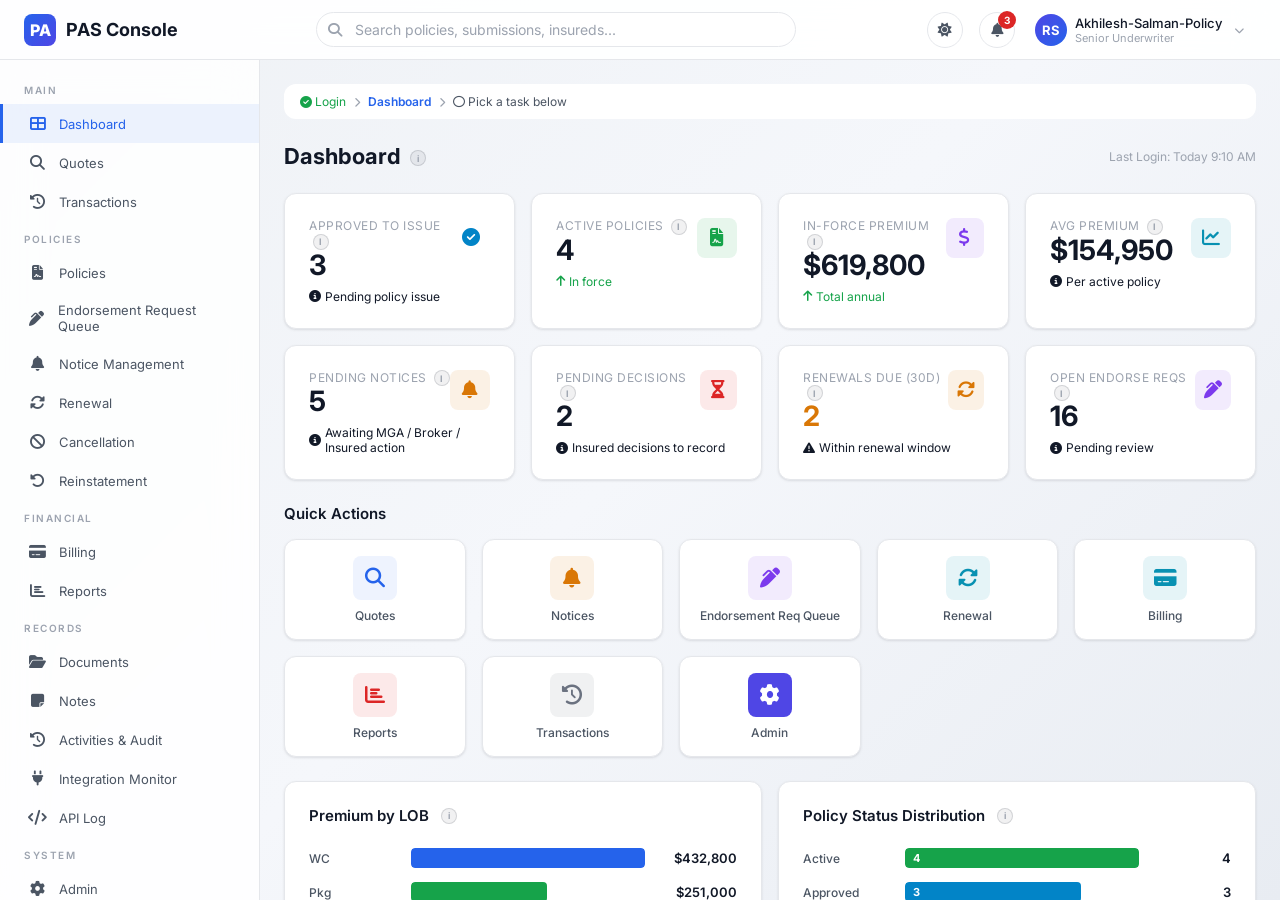
==== commit b3490352: "updated" ====
--- a/index.html
+++ b/index.html
@@ -4,6 +4,7 @@
 <meta charset="UTF-8">
 <meta name="viewport" content="width=device-width, initial-scale=1.0">
 <title>PAS Console — Policy Administration System</title>
+<script>try{document.documentElement.setAttribute('data-theme',localStorage.getItem('pas_theme')||'light');}catch(e){}</script>
 <link rel="preconnect" href="https://fonts.googleapis.com">
 <link href="https://fonts.googleapis.com/css2?family=Inter:wght@400;500;600;700;800&display=swap" rel="stylesheet">
 <link rel="stylesheet" href="https://cdnjs.cloudflare.com/ajax/libs/font-awesome/6.5.0/css/all.min.css">
@@ -13,6 +14,7 @@
 
 <!-- LOGIN SCREEN -->
 <div id="screen-login" class="login-wrapper" style="display:none;">
+  <button class="theme-toggle login-theme-toggle" onclick="toggleTheme()" title="Toggle Day / Night mode"><i class="fas fa-sun" id="login-theme-icon"></i></button>
   <div class="login-card glass">
     <div class="login-logo"><div class="logo-badge">PAS</div><h1>PAS Console</h1><p>Policy Administration System — Southlake Insurance</p></div>
     <div class="login-step-indicator" style="text-align:center;font-size:12px;color:var(--text-muted);margin-bottom:16px;">Step 1: Sign In</div>
@@ -41,6 +43,7 @@
   <div class="header-logo"><div class="logo-icon">PA</div><span>PAS Console</span></div>
   <div class="header-search"><i class="fas fa-search search-icon"></i><input type="text" placeholder="Search policies, submissions, insureds..." id="global-search"></div>
   <div class="header-actions">
+    <button class="theme-toggle" onclick="toggleTheme()" title="Toggle Day / Night mode"><i class="fas fa-sun" id="theme-icon"></i></button>
     <button class="notif-btn"><i class="fas fa-bell"></i><span class="badge">3</span></button>
     <div class="header-user"><div class="avatar">RS</div><div><div class="user-name">Akhilesh-Salman-Policy</div><div class="user-role">Senior Underwriter</div></div><i class="fas fa-chevron-down" style="font-size:10px;color:var(--text-muted);margin-left:4px;"></i></div>
   </div>
@@ -200,6 +203,7 @@
         <div class="sc-item"><div class="sc-label">Proposed Term <i class="info-btn info-btn-sm" onclick="showInfo('proposed-values')">i</i></div><div class="sc-value" id="ntc-modal-dates">-</div></div>
         <div class="sc-item"><div class="sc-label">Status <i class="info-btn info-btn-sm" onclick="showInfo('notice-status')">i</i></div><div class="sc-value" id="ntc-modal-status">-</div></div>
       </div>
+      <div id="ntc-modal-pipeline" style="display:none;margin-bottom:16px;"></div>
       <div id="ntc-modal-decision" style="display:none;margin-bottom:16px;padding:10px 14px;background:var(--accent-dim);border-radius:var(--radius-sm);"></div>
       <div class="card-title" style="margin-bottom:8px;">Timeline / Record <i class="info-btn" onclick="showInfo('notice-events')">i</i></div>
       <div class="timeline" id="ntc-modal-timeline"></div>
@@ -256,7 +260,7 @@
   <div class="flex-between mb-sm">
     <button class="btn btn-ghost btn-sm" onclick="backFromSubScreen()"><i class="fas fa-arrow-left"></i> Back</button>
   </div>
-  <div class="journey-bar"><span class="step done"><i class="fas fa-check-circle"></i> Select Policy</span><span class="arrow"><i class="fas fa-chevron-right"></i></span><span class="step current">Cancellation</span><span class="arrow"><i class="fas fa-chevron-right"></i></span><span class="step"><i class="far fa-circle"></i> Notice to MGA</span></div>
+  <div class="journey-bar"><span class="step done"><i class="fas fa-check-circle"></i> Select Policy</span><span class="arrow"><i class="fas fa-chevron-right"></i></span><span class="step current">Cancellation</span><span class="arrow"><i class="fas fa-chevron-right"></i></span><span class="step"><i class="far fa-circle"></i> Cancellation Queue</span></div>
   <div id="cancel-dynamic"></div>
 </div>
 
--- a/style.css
+++ b/style.css
@@ -1,32 +1,49 @@
 :root {
-  --bg-gradient-1: #0f0c29;
-  --bg-gradient-2: #302b63;
-  --bg-gradient-3: #24243e;
-  --glass-bg: rgba(255, 255, 255, 0.07);
-  --glass-border: rgba(255, 255, 255, 0.12);
-  --glass-shadow: 0 8px 32px rgba(0, 0, 0, 0.3);
-  --glass-blur: blur(16px);
-  --accent: #00d4ff;
-  --accent-dim: rgba(0, 212, 255, 0.15);
-  --secondary: #7c3aed;
-  --success: #10b981;
-  --success-bg: rgba(16, 185, 129, 0.15);
-  --warning: #f59e0b;
-  --warning-bg: rgba(245, 158, 11, 0.15);
-  --danger: #ef4444;
-  --danger-bg: rgba(239, 68, 68, 0.15);
-  --info: #3b82f6;
-  --info-dim: rgba(59, 130, 246, 0.15);
-  --purple: #8b5cf6;
-  --purple-bg: rgba(139, 92, 246, 0.15);
-  --purple-dim: rgba(139, 92, 246, 0.15);
-  --cyan: #06b6d4;
-  --cyan-bg: rgba(6, 182, 212, 0.15);
+  color-scheme: light;
+  --bg-gradient-1: #eef1f5;
+  --bg-gradient-2: #f5f7fb;
+  --bg-gradient-3: #e8ecf2;
+  --glass-bg: #ffffff;
+  --glass-border: #e5e7eb;
+  --glass-shadow: 0 1px 2px rgba(16, 24, 40, 0.04), 0 1px 3px rgba(16, 24, 40, 0.08);
+  --glass-blur: blur(0px);
+  --accent: #2563eb;
+  --accent-dim: rgba(37, 99, 235, 0.08);
+  --secondary: #4f46e5;
+  --success: #16a34a;
+  --success-bg: rgba(22, 163, 74, 0.10);
+  --warning: #d97706;
+  --warning-bg: rgba(217, 119, 6, 0.10);
+  --danger: #dc2626;
+  --danger-bg: rgba(220, 38, 38, 0.10);
+  --info: #0284c7;
+  --info-dim: rgba(2, 132, 199, 0.10);
+  --purple: #7c3aed;
+  --purple-bg: rgba(124, 58, 237, 0.10);
+  --purple-dim: rgba(124, 58, 237, 0.10);
+  --cyan: #0891b2;
+  --cyan-bg: rgba(8, 145, 178, 0.10);
   --gray: #6b7280;
-  --gray-bg: rgba(107, 114, 128, 0.15);
-  --text: #ffffff;
-  --text-secondary: rgba(255, 255, 255, 0.7);
-  --text-muted: rgba(255, 255, 255, 0.45);
+  --gray-bg: rgba(107, 114, 128, 0.10);
+  --text: #111827;
+  --text-secondary: #4b5563;
+  --text-muted: #9ca3af;
+  --bg-light: #e2e8f0;
+  --bg-soft: rgba(17, 24, 39, 0.05);
+  --bg-soft-strong: rgba(17, 24, 39, 0.10);
+  --row-border: rgba(17, 24, 39, 0.06);
+  --header-bg: rgba(255, 255, 255, 0.92);
+  --sidebar-bg: rgba(255, 255, 255, 0.85);
+  --select-bg: #ffffff;
+  --option-bg: #ffffff;
+  --option-color: #111827;
+  --scrollbar-thumb: rgba(17, 24, 39, 0.20);
+  --scrollbar-thumb-hover: rgba(17, 24, 39, 0.35);
+  --shadow-accent: 0 2px 8px rgba(37, 99, 235, 0.25);
+  --info-btn-bg: rgba(17, 24, 39, 0.06);
+  --info-btn-border: rgba(17, 24, 39, 0.14);
+  --overlay: rgba(15, 23, 42, 0.50);
+  --select-arrow-svg: url("data:image/svg+xml,%3Csvg xmlns='http://www.w3.org/2000/svg' width='12' height='12' viewBox='0 0 12 12'%3E%3Cpath fill='rgba(17,24,39,0.5)' d='M6 8L1 3h10z'/%3E%3C/svg%3E");
   --sidebar-width: 260px;
   --header-height: 60px;
   --radius: 12px;
@@ -39,35 +56,87 @@
   --spacing-xl: 32px;
   --transition: all 0.25s ease;
 }
+
+html[data-theme="dark"] {
+  color-scheme: dark;
+  --bg-gradient-1: #0f172a;
+  --bg-gradient-2: #1e293b;
+  --bg-gradient-3: #0b1120;
+  --glass-bg: rgba(255, 255, 255, 0.06);
+  --glass-border: rgba(255, 255, 255, 0.12);
+  --glass-shadow: 0 8px 32px rgba(0, 0, 0, 0.35);
+  --glass-blur: blur(10px);
+  --accent: #3b82f6;
+  --accent-dim: rgba(59, 130, 246, 0.15);
+  --secondary: #6366f1;
+  --success: #22c55e;
+  --success-bg: rgba(34, 197, 94, 0.15);
+  --warning: #f59e0b;
+  --warning-bg: rgba(245, 158, 11, 0.15);
+  --danger: #ef4444;
+  --danger-bg: rgba(239, 68, 68, 0.15);
+  --info: #38bdf8;
+  --info-dim: rgba(56, 189, 248, 0.15);
+  --purple: #a78bfa;
+  --purple-bg: rgba(139, 92, 246, 0.15);
+  --purple-dim: rgba(139, 92, 246, 0.15);
+  --cyan: #22d3ee;
+  --cyan-bg: rgba(34, 211, 238, 0.15);
+  --gray: #9ca3af;
+  --gray-bg: rgba(156, 163, 175, 0.15);
+  --text: #f1f5f9;
+  --text-secondary: rgba(241, 245, 249, 0.75);
+  --text-muted: rgba(241, 245, 249, 0.50);
+  --bg-light: rgba(255, 255, 255, 0.12);
+  --bg-soft: rgba(255, 255, 255, 0.08);
+  --bg-soft-strong: rgba(255, 255, 255, 0.15);
+  --row-border: rgba(255, 255, 255, 0.06);
+  --header-bg: rgba(15, 23, 42, 0.90);
+  --sidebar-bg: rgba(15, 23, 42, 0.85);
+  --select-bg: #1e293b;
+  --option-bg: #1e293b;
+  --option-color: #f1f5f9;
+  --scrollbar-thumb: rgba(255, 255, 255, 0.20);
+  --scrollbar-thumb-hover: rgba(255, 255, 255, 0.35);
+  --shadow-accent: 0 2px 10px rgba(59, 130, 246, 0.35);
+  --info-btn-bg: rgba(255, 255, 255, 0.10);
+  --info-btn-border: rgba(255, 255, 255, 0.20);
+  --overlay: rgba(0, 0, 0, 0.60);
+  --select-arrow-svg: url("data:image/svg+xml,%3Csvg xmlns='http://www.w3.org/2000/svg' width='12' height='12' viewBox='0 0 12 12'%3E%3Cpath fill='rgba(241,245,249,0.6)' d='M6 8L1 3h10z'/%3E%3C/svg%3E");
+}
+
 *, *::before, *::after { box-sizing: border-box; margin: 0; padding: 0; }
 html, body { height: 100%; font-family: 'Inter', -apple-system, sans-serif; font-size: 14px; color: var(--text); background: linear-gradient(135deg, var(--bg-gradient-1), var(--bg-gradient-2), var(--bg-gradient-3)); background-attachment: fixed; overflow: hidden; }
 ::-webkit-scrollbar { width: 6px; }
 ::-webkit-scrollbar-track { background: transparent; }
-::-webkit-scrollbar-thumb { background: rgba(255,255,255,0.15); border-radius: 3px; }
-::-webkit-scrollbar-thumb:hover { background: rgba(255,255,255,0.25); }
+::-webkit-scrollbar-thumb { background: var(--scrollbar-thumb); border-radius: 3px; }
+::-webkit-scrollbar-thumb:hover { background: var(--scrollbar-thumb-hover); }
 a { color: var(--accent); text-decoration: none; }
 input, select, textarea, button { font-family: inherit; font-size: inherit; }
 .glass { background: var(--glass-bg); backdrop-filter: var(--glass-blur); -webkit-backdrop-filter: var(--glass-blur); border: 1px solid var(--glass-border); border-radius: var(--radius); box-shadow: var(--glass-shadow); }
 .glass-sm { background: var(--glass-bg); backdrop-filter: var(--glass-blur); -webkit-backdrop-filter: var(--glass-blur); border: 1px solid var(--glass-border); border-radius: var(--radius-sm); }
 .app-shell { display: flex; height: 100vh; width: 100vw; overflow: hidden; }
-.header { position: fixed; top: 0; left: 0; right: 0; z-index: 100; height: var(--header-height); display: flex; align-items: center; padding: 0 var(--spacing-lg); background: rgba(15, 12, 41, 0.85); backdrop-filter: blur(20px); -webkit-backdrop-filter: blur(20px); border-bottom: 1px solid var(--glass-border); }
+.header { position: fixed; top: 0; left: 0; right: 0; z-index: 100; height: var(--header-height); display: flex; align-items: center; padding: 0 var(--spacing-lg); background: var(--header-bg); backdrop-filter: blur(20px); -webkit-backdrop-filter: blur(20px); border-bottom: 1px solid var(--glass-border); }
 .header-logo { display: flex; align-items: center; gap: 10px; font-size: 18px; font-weight: 700; color: var(--text); width: var(--sidebar-width); }
 .header-logo .logo-icon { width: 32px; height: 32px; background: linear-gradient(135deg, var(--accent), var(--secondary)); border-radius: 8px; display: flex; align-items: center; justify-content: center; font-size: 16px; font-weight: 800; color: #fff; }
 .header-search { flex: 1; max-width: 480px; margin: 0 var(--spacing-xl); position: relative; }
 .header-search input { width: 100%; padding: 8px 16px 8px 38px; background: var(--glass-bg); border: 1px solid var(--glass-border); border-radius: 20px; color: var(--text); outline: none; transition: var(--transition); }
-.header-search input:focus { border-color: var(--accent); background: rgba(255,255,255,0.1); }
+.header-search input:focus { border-color: var(--accent); background: var(--bg-soft); }
 .header-search input::placeholder { color: var(--text-muted); }
 .header-search .search-icon { position: absolute; left: 12px; top: 50%; transform: translateY(-50%); color: var(--text-muted); font-size: 14px; }
 .header-actions { display: flex; align-items: center; gap: var(--spacing-md); margin-left: auto; }
+.theme-toggle { width: 36px; height: 36px; display: flex; align-items: center; justify-content: center; background: var(--glass-bg); border: 1px solid var(--glass-border); border-radius: 50%; color: var(--text-secondary); cursor: pointer; transition: var(--transition); font-size: 14px; }
+.theme-toggle:hover { background: var(--bg-soft); color: var(--accent); }
+.login-theme-toggle { position: fixed; top: 16px; right: 16px; z-index: 120; width: 38px; height: 38px; font-size: 15px; }
 .header-actions .notif-btn { position: relative; width: 36px; height: 36px; display: flex; align-items: center; justify-content: center; background: var(--glass-bg); border: 1px solid var(--glass-border); border-radius: 50%; color: var(--text-secondary); cursor: pointer; transition: var(--transition); }
-.header-actions .notif-btn:hover { background: rgba(255,255,255,0.12); color: var(--text); }
+.header-actions .notif-btn:hover { background: var(--bg-soft); color: var(--text); }
 .header-actions .notif-btn .badge { position: absolute; top: -2px; right: -2px; width: 18px; height: 18px; background: var(--danger); border-radius: 50%; font-size: 10px; font-weight: 700; display: flex; align-items: center; justify-content: center; color: #fff; }
 .header-user { display: flex; align-items: center; gap: 8px; cursor: pointer; padding: 4px 12px 4px 4px; border-radius: 20px; transition: var(--transition); }
 .header-user:hover { background: var(--glass-bg); }
 .header-user .avatar { width: 32px; height: 32px; border-radius: 50%; background: linear-gradient(135deg, var(--secondary), var(--accent)); display: flex; align-items: center; justify-content: center; font-size: 13px; font-weight: 700; color: #fff; }
 .header-user .user-name { font-size: 13px; font-weight: 500; color: var(--text); }
 .header-user .user-role { font-size: 11px; color: var(--text-muted); }
-.sidebar { position: fixed; top: var(--header-height); left: 0; bottom: 0; width: var(--sidebar-width); background: rgba(15, 12, 41, 0.7); backdrop-filter: blur(20px); -webkit-backdrop-filter: blur(20px); border-right: 1px solid var(--glass-border); overflow-y: auto; padding: var(--spacing-md) 0; z-index: 90; }
+.sidebar { position: fixed; top: var(--header-height); left: 0; bottom: 0; width: var(--sidebar-width); background: var(--sidebar-bg); backdrop-filter: blur(20px); -webkit-backdrop-filter: blur(20px); border-right: 1px solid var(--glass-border); overflow-y: auto; padding: var(--spacing-md) 0; z-index: 90; }
 .sidebar-section { margin-bottom: var(--spacing-xs); }
 .sidebar-section-title { padding: var(--spacing-sm) var(--spacing-lg); font-size: 10px; text-transform: uppercase; letter-spacing: 1.5px; color: var(--text-muted); font-weight: 600; }
 .sidebar-item { display: flex; align-items: center; gap: 12px; padding: 10px var(--spacing-lg); color: var(--text-secondary); cursor: pointer; transition: var(--transition); border-left: 3px solid transparent; font-size: 13px; }
@@ -97,20 +166,23 @@
 .kpi-card .kpi-trend.down { color: var(--danger); }
 .quick-actions { display: grid; grid-template-columns: repeat(auto-fill, minmax(150px, 1fr)); gap: var(--spacing-md); margin-bottom: var(--spacing-lg); }
 .quick-action { padding: var(--spacing-md); text-align: center; cursor: pointer; transition: var(--transition); }
-.quick-action:hover { transform: translateY(-2px); background: rgba(255,255,255,0.1); }
+.quick-action:hover { transform: translateY(-2px); background: var(--bg-soft); }
 .quick-action .qa-icon { width: 44px; height: 44px; border-radius: var(--radius-sm); display: flex; align-items: center; justify-content: center; font-size: 20px; margin: 0 auto var(--spacing-sm); }
 .quick-action .qa-label { font-size: 12px; color: var(--text-secondary); font-weight: 500; }
 .card { padding: var(--spacing-lg); margin-bottom: var(--spacing-md); }
 .card-title { font-size: 15px; font-weight: 600; margin-bottom: var(--spacing-md); display: flex; align-items: center; gap: 8px; }
 .btn { display: inline-flex; align-items: center; gap: 6px; padding: 8px 18px; border: none; border-radius: var(--radius-sm); font-size: 13px; font-weight: 500; cursor: pointer; transition: var(--transition); text-decoration: none; }
 .btn:hover { transform: translateY(-1px); }
-.btn-primary { background: linear-gradient(135deg, var(--accent), #0099cc); color: #fff; }
-.btn-primary:hover { box-shadow: 0 4px 15px rgba(0, 212, 255, 0.3); }
+.btn-primary { background: var(--accent); color: #fff; }
+.btn-primary:hover { box-shadow: var(--shadow-accent); filter: brightness(1.08); }
 .btn-secondary { background: var(--glass-bg); border: 1px solid var(--glass-border); color: var(--text); }
-.btn-secondary:hover { background: rgba(255,255,255,0.12); }
-.btn-success { background: linear-gradient(135deg, var(--success), #059669); color: #fff; }
-.btn-danger { background: linear-gradient(135deg, var(--danger), #dc2626); color: #fff; }
-.btn-warning { background: linear-gradient(135deg, var(--warning), #d97706); color: #fff; }
+.btn-secondary:hover { background: var(--bg-soft); }
+.btn-success { background: var(--success); color: #fff; }
+.btn-success:hover { filter: brightness(1.08); }
+.btn-danger { background: var(--danger); color: #fff; }
+.btn-danger:hover { filter: brightness(1.08); }
+.btn-warning { background: var(--warning); color: #fff; }
+.btn-warning:hover { filter: brightness(1.08); }
 .btn-outline { background: transparent; border: 1px solid var(--glass-border); color: var(--text-secondary); }
 .btn-outline:hover { border-color: var(--accent); color: var(--accent); }
 .btn-sm { padding: 5px 12px; font-size: 12px; }
@@ -132,25 +204,25 @@
 .chip-renewed .chip-dot { background: var(--purple); }
 .chip-expired { background: var(--gray-bg); color: var(--gray); }
 .chip-expired .chip-dot { background: var(--gray); }
-.chip-bound { background: rgba(59, 130, 246, 0.15); color: var(--info); }
+.chip-bound { background: var(--info-dim); color: var(--info); }
 .chip-bound .chip-dot { background: var(--info); }
-.chip-declined { background: rgba(220, 38, 38, 0.15); color: #fca5a5; }
-.chip-declined .chip-dot { background: #fca5a5; }
-.chip-submitted { background: rgba(139, 92, 246, 0.15); color: #a78bfa; }
-.chip-submitted .chip-dot { background: #a78bfa; }
-.chip-approved { background: rgba(16, 185, 129, 0.2); color: #6ee7b7; }
-.chip-approved .chip-dot { background: #6ee7b7; }
-.chip-reinstated { background: rgba(6, 182, 212, 0.2); color: #67e8f9; }
-.chip-reinstated .chip-dot { background: #67e8f9; }
-.chip-info { background: rgba(59, 130, 246, 0.15); color: #93c5fd; }
-.chip-info .chip-dot { background: #93c5fd; }
-.info-btn { display: inline-flex; align-items: center; justify-content: center; width: 16px; height: 16px; border-radius: 50%; background: rgba(255,255,255,0.1); border: 1px solid rgba(255,255,255,0.2); color: var(--text-muted); font-size: 9px; font-weight: 700; cursor: pointer; transition: var(--transition); margin-left: 4px; vertical-align: middle; flex-shrink: 0; font-style: normal; }
-.info-btn:hover { background: var(--accent); border-color: var(--accent); color: #fff; box-shadow: 0 0 12px rgba(0, 212, 255, 0.3); }
+.chip-declined { background: var(--danger-bg); color: var(--danger); }
+.chip-declined .chip-dot { background: var(--danger); }
+.chip-submitted { background: var(--purple-bg); color: var(--purple); }
+.chip-submitted .chip-dot { background: var(--purple); }
+.chip-approved { background: var(--success-bg); color: var(--success); }
+.chip-approved .chip-dot { background: var(--success); }
+.chip-reinstated { background: var(--cyan-bg); color: var(--cyan); }
+.chip-reinstated .chip-dot { background: var(--cyan); }
+.chip-info { background: var(--info-dim); color: var(--info); }
+.chip-info .chip-dot { background: var(--info); }
+.info-btn { display: inline-flex; align-items: center; justify-content: center; width: 16px; height: 16px; border-radius: 50%; background: var(--info-btn-bg); border: 1px solid var(--info-btn-border); color: var(--text-muted); font-size: 9px; font-weight: 700; cursor: pointer; transition: var(--transition); margin-left: 4px; vertical-align: middle; flex-shrink: 0; font-style: normal; }
+.info-btn:hover { background: var(--accent); border-color: var(--accent); color: #fff; box-shadow: var(--shadow-accent); }
 .info-btn-sm { width: 14px; height: 14px; font-size: 8px; }
 .data-table { width: 100%; border-collapse: collapse; }
 .data-table th { text-align: left; padding: 10px var(--spacing-md); font-size: 11px; text-transform: uppercase; letter-spacing: 0.5px; color: var(--text-muted); font-weight: 600; border-bottom: 1px solid var(--glass-border); }
-.data-table td { padding: 10px var(--spacing-md); font-size: 13px; color: var(--text-secondary); border-bottom: 1px solid rgba(255,255,255,0.05); }
-.data-table tr:hover td { background: rgba(255,255,255,0.03); }
+.data-table td { padding: 10px var(--spacing-md); font-size: 13px; color: var(--text-secondary); border-bottom: 1px solid var(--row-border); }
+.data-table tr:hover td { background: var(--bg-soft); }
 .data-table tr.selected td { background: rgba(99,102,241,0.08); border-left: 3px solid var(--accent); }
 .data-table tr:last-child td { border-bottom: none; }
 .data-table .actions-cell { display: flex; gap: 4px; }
@@ -164,9 +236,9 @@
 .tab-content.active { display: block; animation: fadeIn 0.25s ease; }
 .wizard-steps { display: flex; align-items: center; gap: 0; margin-bottom: var(--spacing-xl); padding: var(--spacing-md); background: var(--glass-bg); border-radius: var(--radius); overflow-x: auto; }
 .wizard-step { display: flex; align-items: center; gap: 8px; flex: 1; position: relative; min-width: fit-content; }
-.wizard-step .step-num { width: 28px; height: 28px; border-radius: 50%; display: flex; align-items: center; justify-content: center; font-size: 12px; font-weight: 600; background: rgba(255,255,255,0.08); color: var(--text-muted); border: 1px solid var(--glass-border); flex-shrink: 0; }
+.wizard-step .step-num { width: 28px; height: 28px; border-radius: 50%; display: flex; align-items: center; justify-content: center; font-size: 12px; font-weight: 600; background: var(--bg-soft); color: var(--text-muted); border: 1px solid var(--glass-border); flex-shrink: 0; }
 .wizard-step .step-label { font-size: 12px; color: var(--text-muted); white-space: nowrap; padding-right: 8px; }
-.wizard-step.active .step-num { background: var(--accent); color: #fff; border-color: var(--accent); box-shadow: 0 0 12px rgba(0,212,255,0.3); }
+.wizard-step.active .step-num { background: var(--accent); color: #fff; border-color: var(--accent); box-shadow: var(--shadow-accent); }
 .wizard-step.active .step-label { color: var(--accent); font-weight: 600; }
 .wizard-step.done .step-num { background: var(--success); color: #fff; border-color: var(--success); }
 .wizard-step.done .step-label { color: var(--success); }
@@ -177,7 +249,7 @@
 .form-group { margin-bottom: var(--spacing-md); }
 .form-label { display: flex; align-items: center; gap: 4px; font-size: 12px; font-weight: 500; color: var(--text-secondary); margin-bottom: 6px; }
 .form-input { width: 100%; padding: 9px 12px; background: var(--glass-bg); border: 1px solid var(--glass-border); border-radius: var(--radius-sm); color: var(--text); outline: none; transition: var(--transition); }
-.form-input:focus { border-color: var(--accent); background: rgba(255,255,255,0.1); }
+.form-input:focus { border-color: var(--accent); background: var(--bg-soft); }
 .form-input::placeholder { color: var(--text-muted); }
 .form-input.error { border-color: var(--danger); }
 .form-hint { font-size: 11px; color: var(--text-muted); margin-top: 4px; }
@@ -187,24 +259,24 @@
 .form-row-4 { display: grid; grid-template-columns: 1fr 1fr 1fr 1fr; gap: var(--spacing-md); }
 .form-grid { display: grid; grid-template-columns: 1fr 1fr; gap: var(--spacing-md); }
 .form-grid .full-width { grid-column: 1 / -1; }
-select.form-input { cursor: pointer; appearance: none; background-color: rgba(15, 12, 41, 0.9); background-image: url("data:image/svg+xml,%3Csvg xmlns='http://www.w3.org/2000/svg' width='12' height='12' viewBox='0 0 12 12'%3E%3Cpath fill='rgba(255,255,255,0.5)' d='M6 8L1 3h10z'/%3E%3C/svg%3E"); background-repeat: no-repeat; background-position: right 12px center; padding-right: 32px; color: var(--text); }
-select.form-input option { background-color: #1e1b4b; color: #fff; }
+select.form-input { cursor: pointer; appearance: none; background-color: var(--select-bg); background-image: var(--select-arrow-svg); background-repeat: no-repeat; background-position: right 12px center; padding-right: 32px; color: var(--text); }
+select.form-input option { background-color: var(--option-bg); color: var(--option-color); }
 textarea.form-input { resize: vertical; min-height: 80px; }
 .radio-group { display: flex; gap: var(--spacing-md); flex-wrap: wrap; }
 .radio-card { flex: 1; min-width: 160px; padding: var(--spacing-md); background: var(--glass-bg); border: 1px solid var(--glass-border); border-radius: var(--radius-sm); cursor: pointer; transition: var(--transition); }
-.radio-card:hover { border-color: rgba(255,255,255,0.2); }
+.radio-card:hover { border-color: var(--bg-soft-strong); }
 .radio-card.selected { border-color: var(--accent); background: var(--accent-dim); }
 .radio-card .rc-title { font-size: 13px; font-weight: 600; margin-bottom: 4px; }
 .radio-card .rc-desc { font-size: 11px; color: var(--text-muted); }
 .upload-zone { border: 2px dashed var(--glass-border); border-radius: var(--radius); padding: var(--spacing-xl); text-align: center; cursor: pointer; transition: var(--transition); }
 .upload-zone:hover { border-color: var(--accent); background: var(--accent-dim); }
-.modal-overlay { display: none; position: fixed; top: 0; left: 0; right: 0; bottom: 0; background: rgba(0,0,0,0.6); backdrop-filter: blur(4px); z-index: 1000; align-items: center; justify-content: center; }
+.modal-overlay { display: none; position: fixed; top: 0; left: 0; right: 0; bottom: 0; background: var(--overlay); backdrop-filter: blur(4px); z-index: 1000; align-items: center; justify-content: center; }
 .modal-overlay.open { display: flex; }
 .modal-box { width: 500px; max-width: 90vw; max-height: 80vh; overflow-y: auto; padding: 0; }
 .modal-header { display: flex; align-items: center; justify-content: space-between; padding: var(--spacing-lg); border-bottom: 1px solid var(--glass-border); position: sticky; top: 0; background: inherit; backdrop-filter: var(--glass-blur); z-index: 1; }
 .modal-header h3 { font-size: 16px; font-weight: 600; }
-.modal-close { width: 28px; height: 28px; display: flex; align-items: center; justify-content: center; border-radius: 50%; border: none; background: rgba(255,255,255,0.08); color: var(--text-secondary); cursor: pointer; transition: var(--transition); font-size: 18px; }
-.modal-close:hover { background: rgba(255,255,255,0.15); color: var(--text); }
+.modal-close { width: 28px; height: 28px; display: flex; align-items: center; justify-content: center; border-radius: 50%; border: none; background: var(--bg-soft); color: var(--text-secondary); cursor: pointer; transition: var(--transition); font-size: 18px; }
+.modal-close:hover { background: var(--bg-soft-strong); color: var(--text); }
 .modal-body { padding: var(--spacing-lg); }
 .modal-body .info-section { margin-bottom: var(--spacing-md); }
 .modal-body .info-section:last-child { margin-bottom: 0; }
@@ -215,7 +287,7 @@
 .timeline-item { position: relative; padding-bottom: var(--spacing-lg); }
 .timeline-item:last-child { padding-bottom: 0; }
 .timeline-item .tl-dot { position: absolute; left: -22px; top: 4px; width: 14px; height: 14px; border-radius: 50%; border: 2px solid var(--accent); background: var(--bg-gradient-2); }
-.timeline-item .tl-dot.active { background: var(--accent); box-shadow: 0 0 8px rgba(0,212,255,0.3); }
+.timeline-item .tl-dot.active { background: var(--accent); box-shadow: var(--shadow-accent); }
 .timeline-item .tl-dot.endorsed { border-color: var(--cyan); }
 .timeline-item .tl-dot.renewed { border-color: var(--purple); }
 .timeline-item .tl-dot.cancelled { border-color: var(--danger); }
@@ -227,7 +299,7 @@
 .detail-item .di-value { font-size: 14px; color: var(--text); font-weight: 500; }
 .filter-bar { display: flex; align-items: center; gap: var(--spacing-sm); flex-wrap: wrap; margin-bottom: var(--spacing-md); }
 .filter-chip { padding: 4px 14px; border-radius: 20px; font-size: 12px; cursor: pointer; transition: var(--transition); background: var(--glass-bg); border: 1px solid var(--glass-border); color: var(--text-secondary); }
-.filter-chip:hover { border-color: rgba(255,255,255,0.2); }
+.filter-chip:hover { border-color: var(--bg-soft-strong); }
 .filter-chip.active { background: var(--accent-dim); border-color: var(--accent); color: var(--accent); }
 .grid-2 { display: grid; grid-template-columns: 1fr 1fr; gap: var(--spacing-md); }
 .grid-3 { display: grid; grid-template-columns: 1fr 1fr 1fr; gap: var(--spacing-md); }
@@ -237,7 +309,7 @@
 .summary-card .sc-value { font-size: 20px; font-weight: 700; margin-top: 4px; }
 .report-grid { display: grid; grid-template-columns: repeat(auto-fill, minmax(280px, 1fr)); gap: var(--spacing-md); }
 .report-card { padding: var(--spacing-lg); cursor: pointer; transition: var(--transition); }
-.report-card:hover { transform: translateY(-2px); background: rgba(255,255,255,0.1); }
+.report-card:hover { transform: translateY(-2px); background: var(--bg-soft); }
 .report-card .rc-icon { font-size: 28px; margin-bottom: var(--spacing-sm); }
 .report-card .rc-title { font-size: 15px; font-weight: 600; margin-bottom: 4px; }
 .report-card .rc-desc { font-size: 12px; color: var(--text-muted); margin-bottom: var(--spacing-sm); }
@@ -254,7 +326,7 @@
 .note-card .nc-time { font-size: 11px; color: var(--text-muted); }
 .note-card .nc-text { font-size: 13px; color: var(--text-secondary); line-height: 1.5; }
 .note-card .nc-policy { font-size: 11px; color: var(--accent); margin-top: 6px; font-family: monospace; }
-.doc-item { display: flex; align-items: center; gap: var(--spacing-md); padding: var(--spacing-sm) 0; border-bottom: 1px solid rgba(255,255,255,0.05); }
+.doc-item { display: flex; align-items: center; gap: var(--spacing-md); padding: var(--spacing-sm) 0; border-bottom: 1px solid var(--row-border); }
 .doc-item:last-child { border-bottom: none; }
 .doc-item .doc-icon { width: 36px; height: 36px; border-radius: var(--radius-sm); display: flex; align-items: center; justify-content: center; font-size: 16px; flex-shrink: 0; }
 .doc-item .doc-info { flex: 1; }
@@ -268,7 +340,7 @@
 .doc-viewer-form .dv-value { flex:1; color:var(--text); font-size:14px; }
 .doc-viewer-form .dv-section { font-size:13px; font-weight:700; color:var(--accent); padding:14px 12px 4px; }
 .premium-breakdown { max-width: 500px; }
-.pb-row { display: flex; justify-content: space-between; padding: 8px 0; font-size: 13px; color: var(--text-secondary); border-bottom: 1px solid rgba(255,255,255,0.05); }
+.pb-row { display: flex; justify-content: space-between; padding: 8px 0; font-size: 13px; color: var(--text-secondary); border-bottom: 1px solid var(--row-border); }
 .pb-row:last-child { border-bottom: none; }
 .pb-row.total { font-weight: 700; color: var(--text); font-size: 15px; padding-top: 12px; border-top: 2px solid var(--glass-border); margin-top: 8px; }
 .pb-row .pb-label { display: flex; align-items: center; gap: 4px; }
@@ -278,7 +350,7 @@
 .comparison .comp-side h4 { font-size: 13px; margin-bottom: var(--spacing-sm); color: var(--text-muted); }
 .comparison .comp-side .comp-value { font-size: 20px; font-weight: 700; }
 .activity-feed { }
-.activity-item { display: flex; gap: var(--spacing-md); padding: var(--spacing-sm) 0; border-bottom: 1px solid rgba(255,255,255,0.05); }
+.activity-item { display: flex; gap: var(--spacing-md); padding: var(--spacing-sm) 0; border-bottom: 1px solid var(--row-border); }
 .activity-item:last-child { border-bottom: none; }
 .activity-item .act-icon { width: 36px; height: 36px; border-radius: 50%; display: flex; align-items: center; justify-content: center; font-size: 14px; flex-shrink: 0; }
 .activity-item .act-content { flex: 1; }
